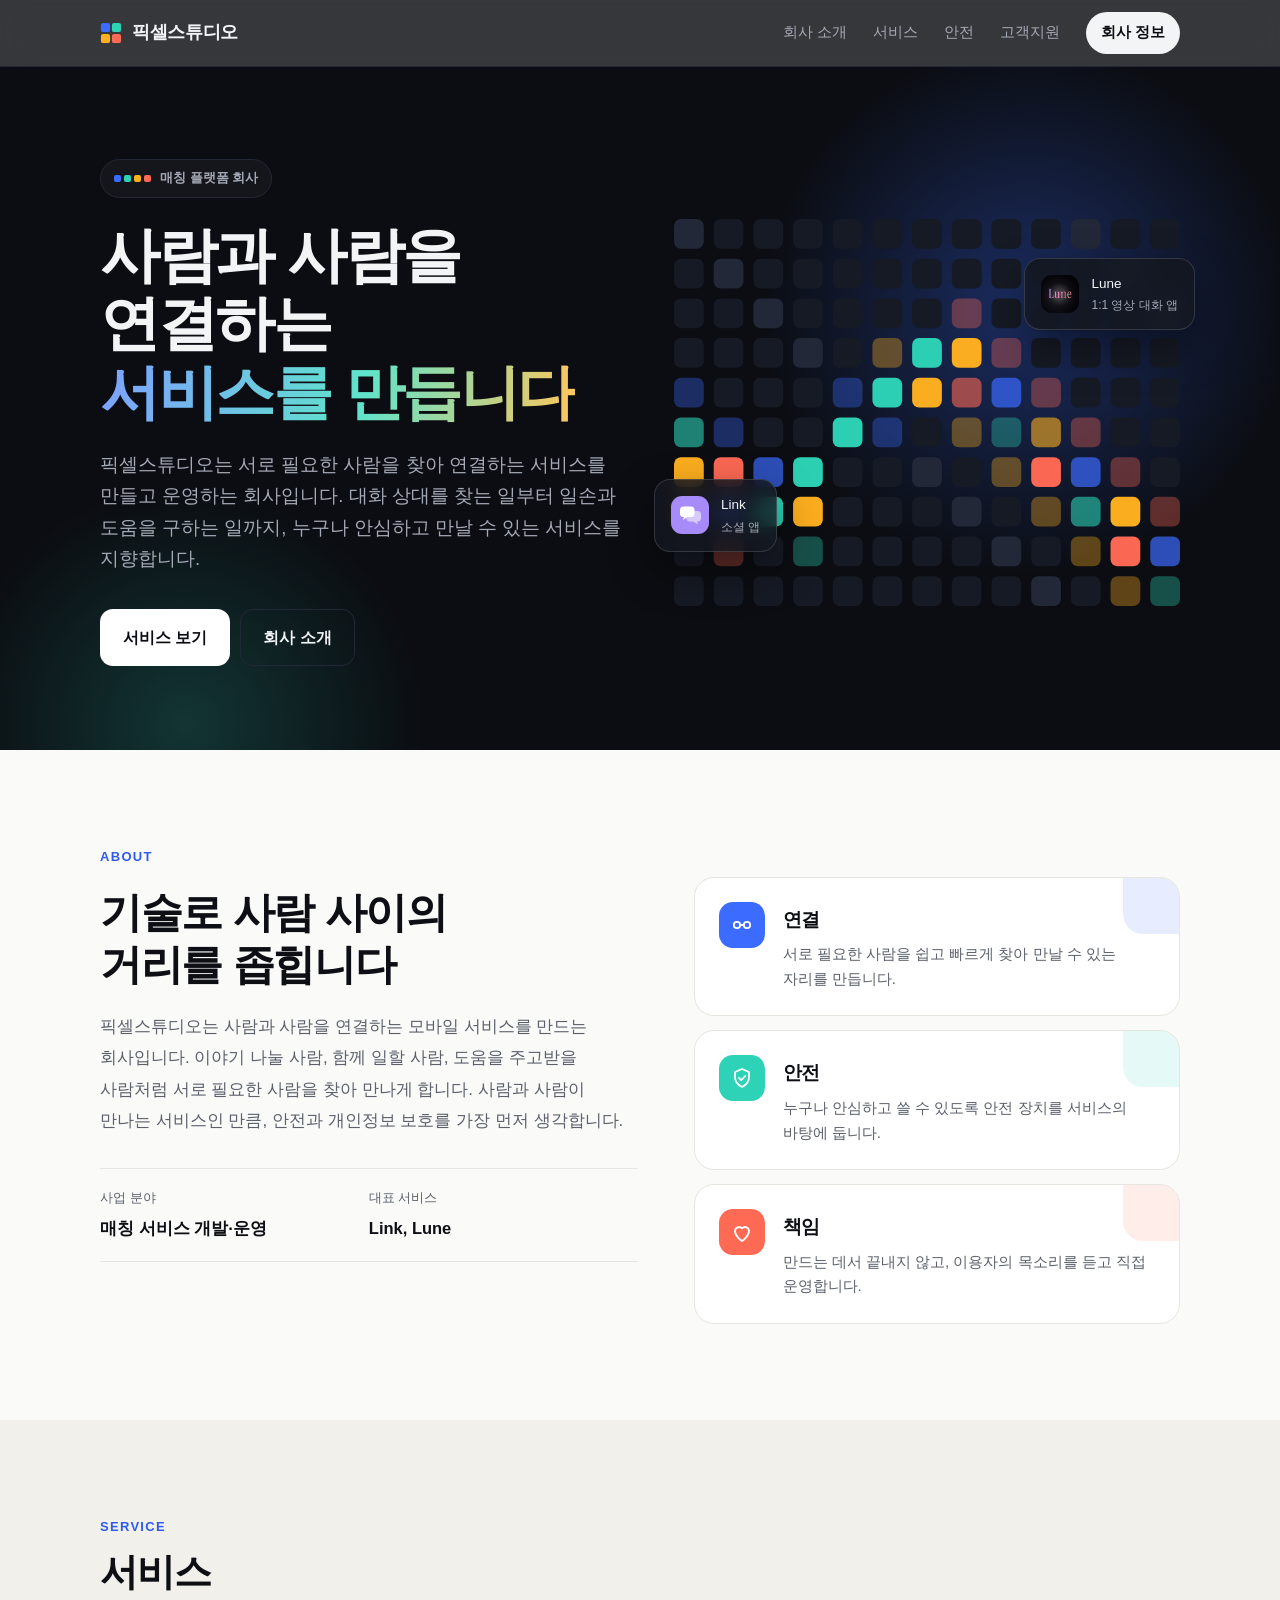
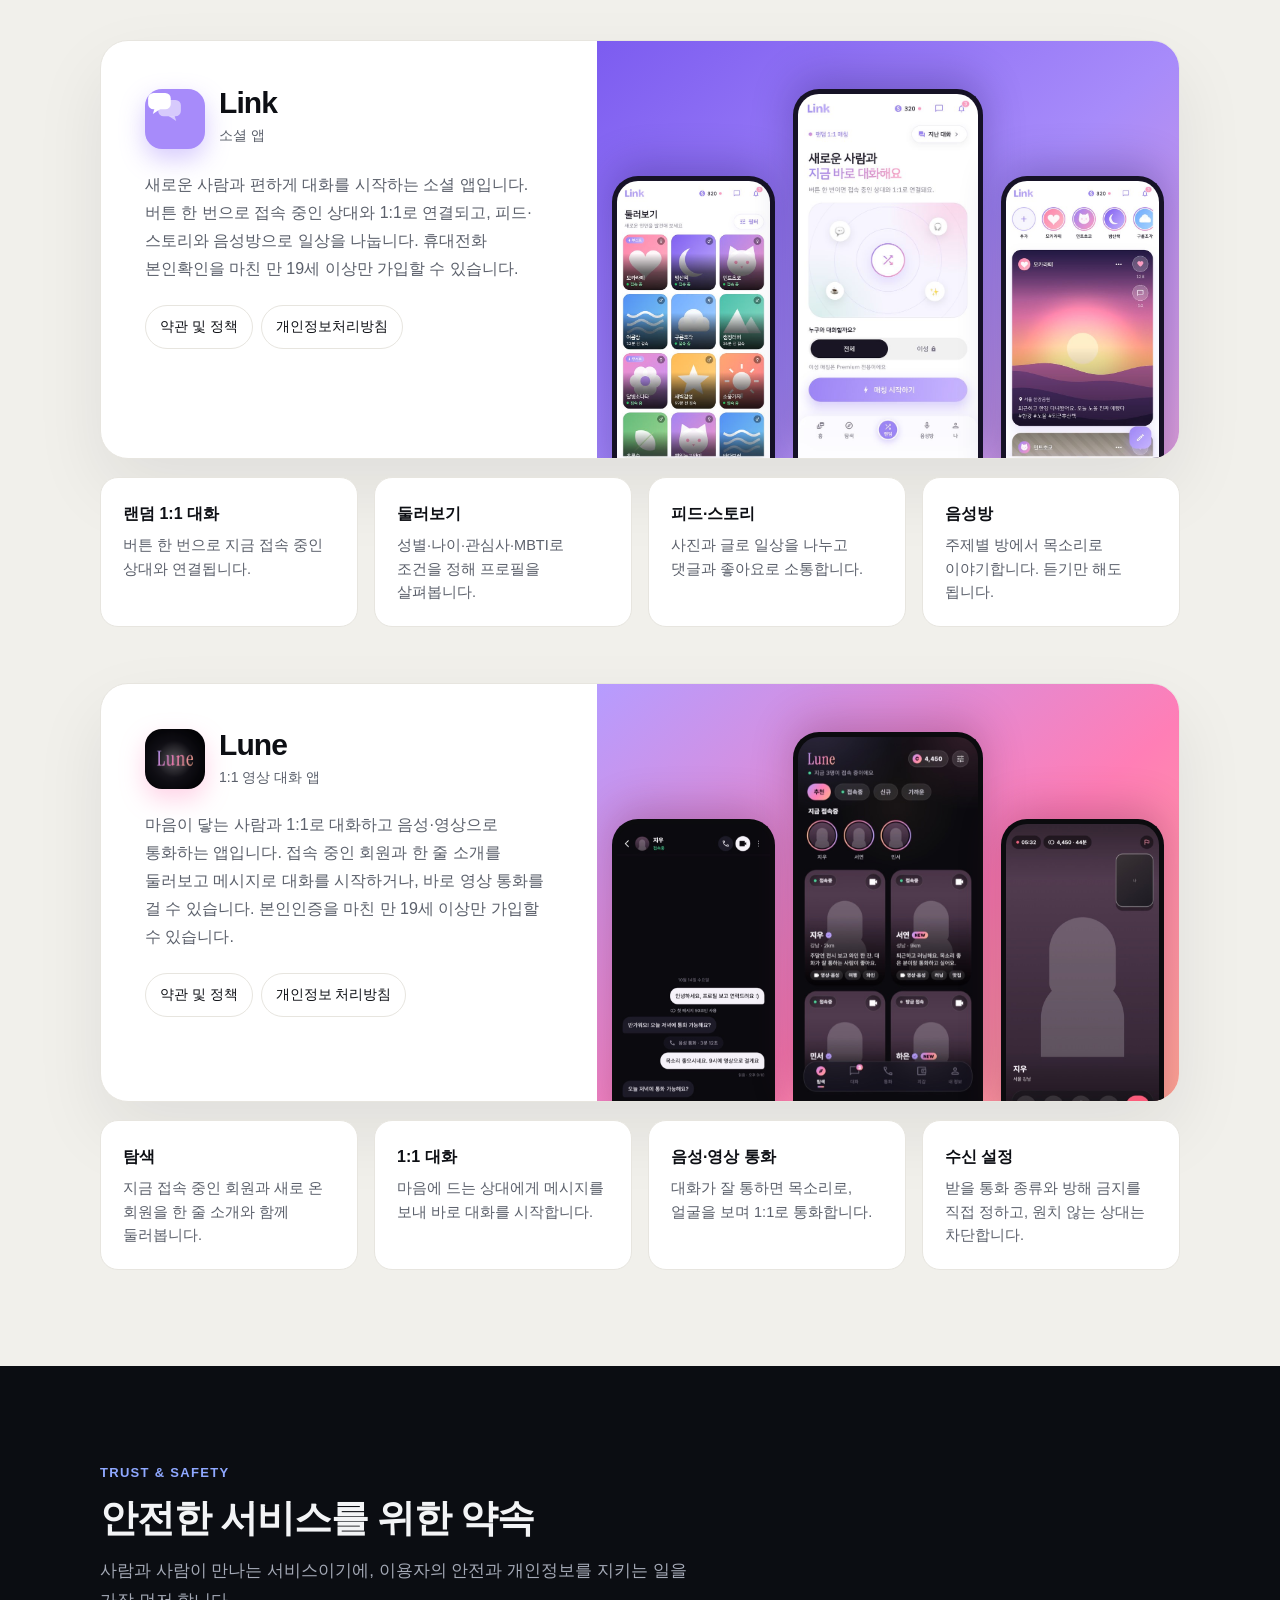
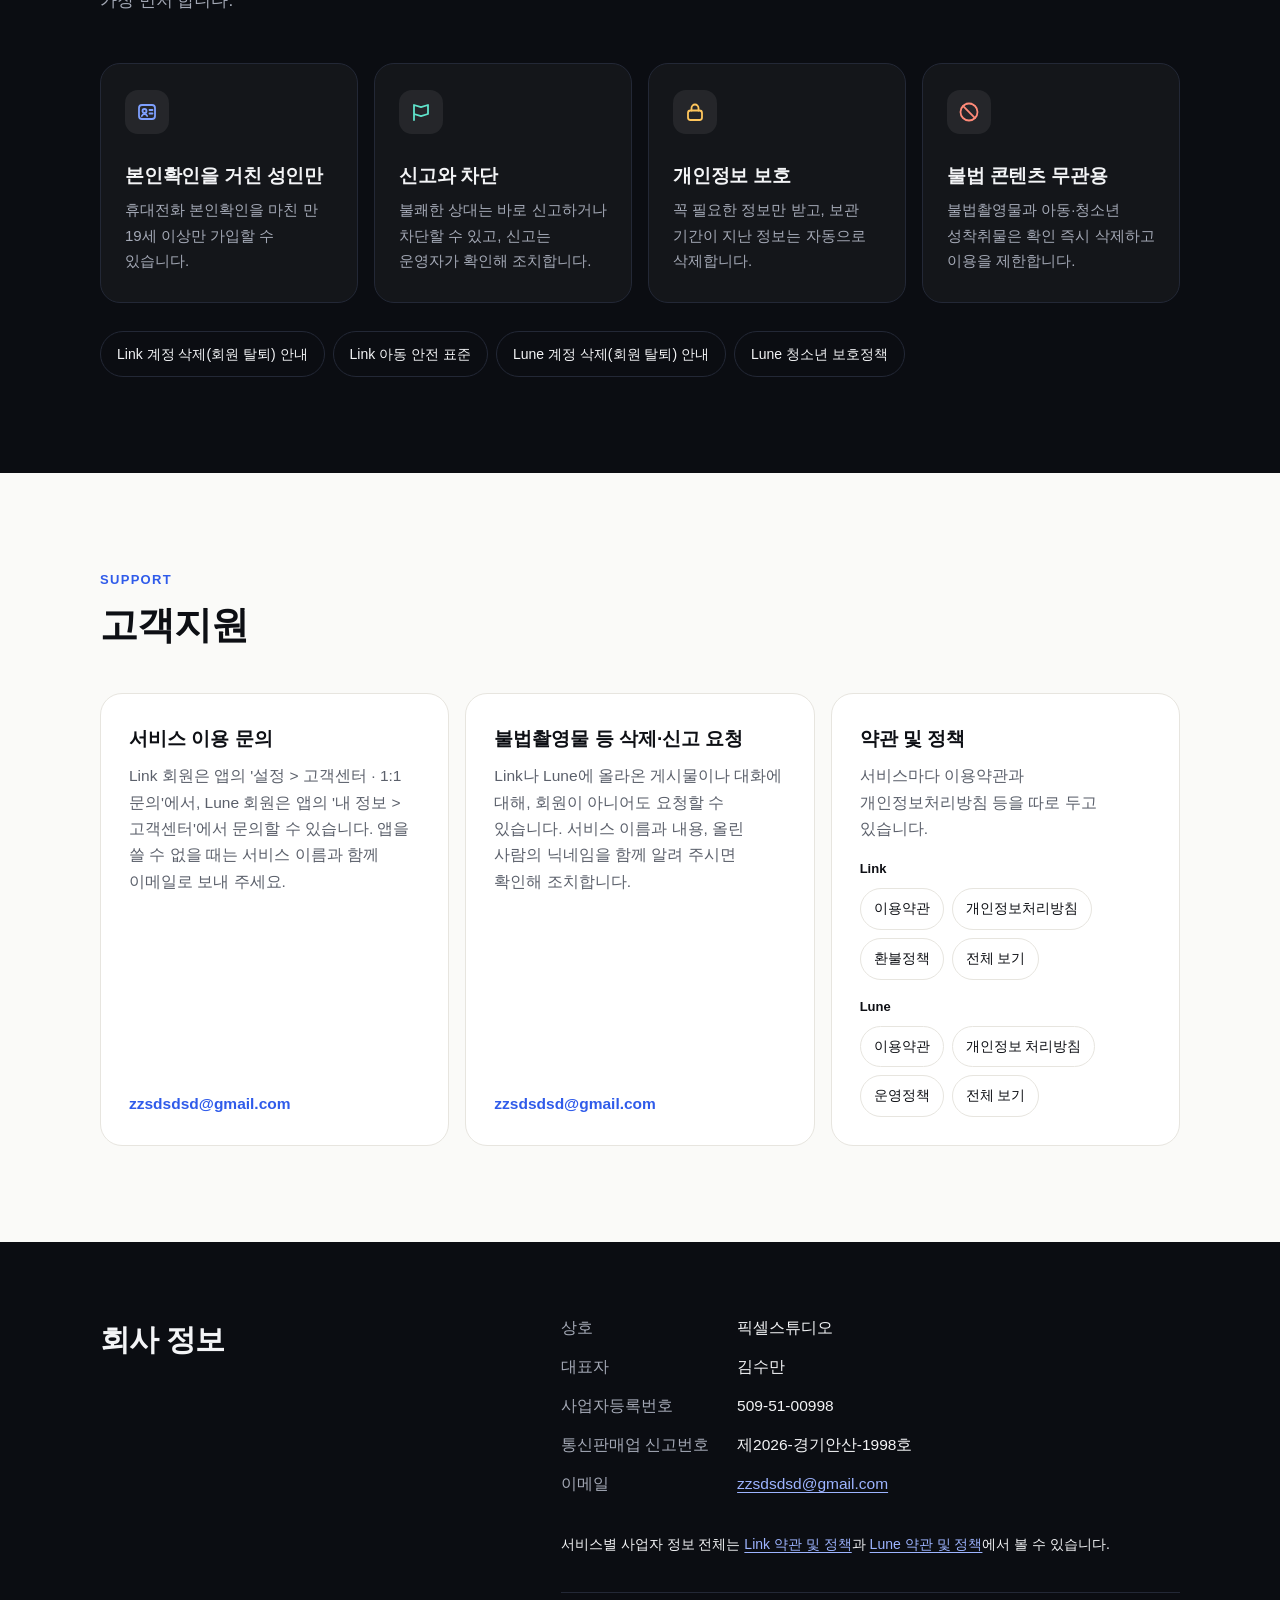
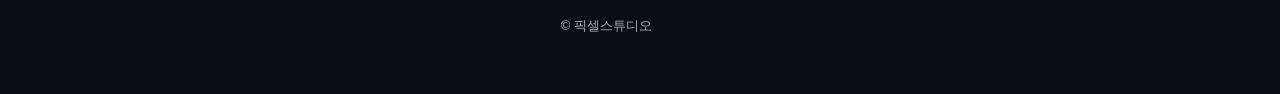
==== index.html @ 8a015349 "서비스: Lune 소개 추가 - 서비스 칸에 Lune(1:1 영상 대화 앱) 카드와 앱 화면 3장, 주요 기능을 더했다. - 첫 화면 배지, 대표 서비스, 안전 안내 링크, 고객지" ====
<!doctype html>
<html lang="ko">
  <head>
    <meta charset="utf-8" />
    <meta name="viewport" content="width=device-width, initial-scale=1" />
    <meta name="color-scheme" content="light dark" />
    <meta name="format-detection" content="telephone=no" />
    <meta
      http-equiv="Content-Security-Policy"
      content="default-src 'none'; style-src 'self'; img-src 'self'; base-uri 'none'; form-action 'none'"
    />
    <meta property="og:type" content="website" />
    <meta property="og:title" content="픽셀스튜디오 — 사람과 사람을 연결하는 서비스를 만듭니다" />
    <meta property="og:description" content="픽셀스튜디오는 서로 필요한 사람을 찾아 연결하는 모바일 서비스를 만들고 운영하는 회사입니다." />
    <meta name="description" content="픽셀스튜디오는 서로 필요한 사람을 찾아 연결하는 모바일 서비스를 만들고 운영하는 회사입니다." />
    <title>픽셀스튜디오 — 사람과 사람을 연결하는 서비스를 만듭니다</title>
    <link rel="icon" href="assets/favicon.svg" type="image/svg+xml" />
    <link rel="stylesheet" href="assets/styles.css" />
  </head>
  <body>
    <header class="top">
      <div class="wrap">
        <a class="company" href="./"
          ><svg class="cmark" viewBox="0 0 24 24" aria-hidden="true" xmlns="http://www.w3.org/2000/svg">
            <rect x="1" y="1" width="10" height="10" rx="2.4" fill="#3B6BFF" />
            <rect x="13" y="1" width="10" height="10" rx="2.4" fill="#2ED3B7" />
            <rect x="1" y="13" width="10" height="10" rx="2.4" fill="#FFB020" />
            <rect x="13" y="13" width="10" height="10" rx="2.4" fill="#FF6A55" /></svg
          ><span>픽셀스튜디오</span></a
        >
        <nav aria-label="바로가기">
          <a class="hide-s" href="#about">회사 소개</a>
          <a href="#service">서비스</a>
          <a class="hide-s" href="#safety">안전</a>
          <a class="hide-s" href="#support">고객지원</a>
          <a class="pill" href="#company">회사 정보</a>
        </nav>
      </div>
    </header>

    <div class="hero">
      <div class="wrap">
        <div>
          <p class="eyebrow">
            <i><b class="c-blue"></b><b class="c-mint"></b><b class="c-amber"></b><b class="c-coral"></b></i>매칭
            플랫폼 회사
          </p>
          <h1>사람과 사람을 연결하는<br /><em>서비스를 만듭니다</em></h1>
          <p class="lede">
            픽셀스튜디오는 서로 필요한 사람을 찾아 연결하는 서비스를 만들고 운영하는 회사입니다. 대화 상대를 찾는
            일부터 일손과 도움을 구하는 일까지, 누구나 안심하고 만날 수 있는 서비스를 지향합니다.
          </p>
          <div class="cta">
            <a class="btn" href="#service">서비스 보기</a><a class="btn ghost" href="#about">회사 소개</a>
          </div>
        </div>
        <div class="art">
          <img class="field" src="assets/pixel-field.svg" width="510" height="390" alt="" />
          <div class="float a">
            <span class="mini"
              ><svg class="lmark" viewBox="0 0 100 92" role="img" aria-label="Link" xmlns="http://www.w3.org/2000/svg">
                <g fill="rgba(255,255,255,.55)">
                  <rect x="34" y="28" width="58" height="42" rx="14" />
                  <path d="M76 69 L80 81.76 L60.6 69 Z" />
                </g>
                <g fill="#fff">
                  <rect x="8" y="10" width="58" height="42" rx="14" />
                  <path d="M24 51 L20 63.76 L39.4 51 Z" />
                </g></svg
            ></span>
            <div>Link<small>소셜 앱</small></div>
          </div>
          <div class="float b">
            <img class="mini-img" src="assets/lune-icon.png" width="38" height="38" alt="Lune" />
            <div>Lune<small>1:1 영상 대화 앱</small></div>
          </div>
        </div>
      </div>
    </div>

    <main>
      <section class="block" id="about">
        <div class="wrap">
          <p class="kicker">ABOUT</p>
          <div class="about">
            <div>
              <h2 class="title">기술로 사람 사이의<br />거리를 좁힙니다</h2>
              <p class="body">
                픽셀스튜디오는 사람과 사람을 연결하는 모바일 서비스를 만드는 회사입니다. 이야기 나눌 사람, 함께 일할
                사람, 도움을 주고받을 사람처럼 서로 필요한 사람을 찾아 만나게 합니다. 사람과 사람이 만나는 서비스인
                만큼, 안전과 개인정보 보호를 가장 먼저 생각합니다.
              </p>
              <dl class="facts">
                <div>
                  <dt>사업 분야</dt>
                  <dd>매칭 서비스 개발·운영</dd>
                </div>
                <div>
                  <dt>대표 서비스</dt>
                  <dd>Link, Lune</dd>
                </div>
              </dl>
            </div>
            <div class="values">
              <div class="value c-blue">
                <svg
                  class="ico"
                  viewBox="0 0 24 24"
                  fill="none"
                  stroke="currentColor"
                  stroke-width="1.8"
                  stroke-linecap="round"
                  stroke-linejoin="round"
                  aria-hidden="true"
                  xmlns="http://www.w3.org/2000/svg"
                >
                  <circle cx="7" cy="12" r="3.2" />
                  <circle cx="17" cy="12" r="3.2" />
                  <path d="M10.2 12h3.6" />
                </svg>
                <div>
                  <h3>연결</h3>
                  <p>서로 필요한 사람을 쉽고 빠르게 찾아 만날 수 있는 자리를 만듭니다.</p>
                </div>
              </div>
              <div class="value c-mint">
                <svg
                  class="ico"
                  viewBox="0 0 24 24"
                  fill="none"
                  stroke="currentColor"
                  stroke-width="1.8"
                  stroke-linecap="round"
                  stroke-linejoin="round"
                  aria-hidden="true"
                  xmlns="http://www.w3.org/2000/svg"
                >
                  <path d="M12 3 5 6v5.2c0 4.3 2.9 7.7 7 9.8 4.1-2.1 7-5.5 7-9.8V6l-7-3z" />
                  <path d="m9 12 2.2 2.2L15.2 10" />
                </svg>
                <div>
                  <h3>안전</h3>
                  <p>누구나 안심하고 쓸 수 있도록 안전 장치를 서비스의 바탕에 둡니다.</p>
                </div>
              </div>
              <div class="value c-coral">
                <svg
                  class="ico"
                  viewBox="0 0 24 24"
                  fill="none"
                  stroke="currentColor"
                  stroke-width="1.8"
                  stroke-linecap="round"
                  stroke-linejoin="round"
                  aria-hidden="true"
                  xmlns="http://www.w3.org/2000/svg"
                >
                  <path d="M12 21s-7-4.4-7-10a4 4 0 0 1 7-2.6A4 4 0 0 1 19 11c0 5.6-7 10-7 10z" />
                </svg>
                <div>
                  <h3>책임</h3>
                  <p>만드는 데서 끝내지 않고, 이용자의 목소리를 듣고 직접 운영합니다.</p>
                </div>
              </div>
            </div>
          </div>
        </div>
      </section>

      <section class="block band" id="service">
        <div class="wrap">
          <p class="kicker">SERVICE</p>
          <h2 class="title">서비스</h2>
          <div class="product">
            <div class="product-info">
              <div class="product-name">
                <span class="product-icon"
                  ><svg
                    class="lmark"
                    viewBox="0 0 100 92"
                    role="img"
                    aria-label="Link"
                    xmlns="http://www.w3.org/2000/svg"
                  >
                    <g fill="rgba(255,255,255,.55)">
                      <rect x="34" y="28" width="58" height="42" rx="14" />
                      <path d="M76 69 L80 81.76 L60.6 69 Z" />
                    </g>
                    <g fill="#fff">
                      <rect x="8" y="10" width="58" height="42" rx="14" />
                      <path d="M24 51 L20 63.76 L39.4 51 Z" />
                    </g></svg
                ></span>
                <div>
                  <h3>Link</h3>
                  <span>소셜 앱</span>
                </div>
              </div>
              <p>
                새로운 사람과 편하게 대화를 시작하는 소셜 앱입니다. 버튼 한 번으로 접속 중인 상대와 1:1로 연결되고,
                피드·스토리와 음성방으로 일상을 나눕니다. 휴대전화 본인확인을 마친 만 19세 이상만 가입할 수 있습니다.
              </p>
              <div class="links">
                <a href="https://api.link.pixelstudiohq.com/api/policies">약관 및 정책</a
                ><a href="https://api.link.pixelstudiohq.com/api/policies/privacy">개인정보처리방침</a>
              </div>
            </div>
            <div class="product-shots">
              <img
                class="shot side"
                src="assets/shot-discover.jpg"
                width="480"
                height="975"
                loading="lazy"
                alt="Link 앱의 둘러보기 화면"
              />
              <img
                class="shot mid"
                src="assets/shot-random.jpg"
                width="480"
                height="975"
                loading="lazy"
                alt="Link 앱의 랜덤 1:1 매칭 화면"
              />
              <img
                class="shot side"
                src="assets/shot-feed.jpg"
                width="480"
                height="975"
                loading="lazy"
                alt="Link 앱의 피드 화면"
              />
            </div>
          </div>
          <div class="feats">
            <div class="feat"><b>랜덤 1:1 대화</b><span>버튼 한 번으로 지금 접속 중인 상대와 연결됩니다.</span></div>
            <div class="feat"><b>둘러보기</b><span>성별·나이·관심사·MBTI로 조건을 정해 프로필을 살펴봅니다.</span></div>
            <div class="feat"><b>피드·스토리</b><span>사진과 글로 일상을 나누고 댓글과 좋아요로 소통합니다.</span></div>
            <div class="feat"><b>음성방</b><span>주제별 방에서 목소리로 이야기합니다. 듣기만 해도 됩니다.</span></div>
          </div>

          <div class="product lune">
            <div class="product-info">
              <div class="product-name">
                <img class="product-icon icon-img" src="assets/lune-icon.png" width="60" height="60" alt="Lune" />
                <div>
                  <h3>Lune</h3>
                  <span>1:1 영상 대화 앱</span>
                </div>
              </div>
              <p>
                마음이 닿는 사람과 1:1로 대화하고 음성·영상으로 통화하는 앱입니다. 접속 중인 회원과 한 줄 소개를
                둘러보고 메시지로 대화를 시작하거나, 바로 영상 통화를 걸 수 있습니다. 본인인증을 마친 만 19세 이상만
                가입할 수 있습니다.
              </p>
              <div class="links">
                <a href="https://api.lune.pixelstudiohq.com/legal">약관 및 정책</a
                ><a href="https://api.lune.pixelstudiohq.com/legal/privacy">개인정보 처리방침</a>
              </div>
            </div>
            <div class="product-shots">
              <img
                class="shot side"
                src="assets/lune-shot-chat.jpg"
                width="480"
                height="975"
                loading="lazy"
                alt="Lune 앱의 1:1 대화 화면"
              />
              <img
                class="shot mid"
                src="assets/lune-shot-explore.jpg"
                width="480"
                height="975"
                loading="lazy"
                alt="Lune 앱의 탐색 화면"
              />
              <img
                class="shot side"
                src="assets/lune-shot-call.jpg"
                width="480"
                height="975"
                loading="lazy"
                alt="Lune 앱의 영상 통화 화면"
              />
            </div>
          </div>
          <div class="feats">
            <div class="feat"><b>탐색</b><span>지금 접속 중인 회원과 새로 온 회원을 한 줄 소개와 함께 둘러봅니다.</span></div>
            <div class="feat"><b>1:1 대화</b><span>마음에 드는 상대에게 메시지를 보내 바로 대화를 시작합니다.</span></div>
            <div class="feat"><b>음성·영상 통화</b><span>대화가 잘 통하면 목소리로, 얼굴을 보며 1:1로 통화합니다.</span></div>
            <div class="feat"><b>수신 설정</b><span>받을 통화 종류와 방해 금지를 직접 정하고, 원치 않는 상대는 차단합니다.</span></div>
          </div>
        </div>
      </section>

      <section class="block night" id="safety">
        <div class="wrap">
          <p class="kicker">TRUST &amp; SAFETY</p>
          <h2 class="title">안전한 서비스를 위한 약속</h2>
          <p class="sub">사람과 사람이 만나는 서비스이기에, 이용자의 안전과 개인정보를 지키는 일을 가장 먼저 합니다.</p>
          <div class="safety">
            <div class="safe c-blue-l">
              <svg
                class="ico"
                viewBox="0 0 24 24"
                fill="none"
                stroke="currentColor"
                stroke-width="1.8"
                stroke-linecap="round"
                stroke-linejoin="round"
                aria-hidden="true"
                xmlns="http://www.w3.org/2000/svg"
              >
                <rect x="4" y="5" width="16" height="14" rx="3" />
                <circle cx="9.5" cy="11" r="2" />
                <path d="M6.8 16c.6-1.4 1.6-2 2.7-2s2.1.6 2.7 2M14.5 10h3M14.5 13.5h3" />
              </svg>
              <h3>본인확인을 거친 성인만</h3>
              <p>휴대전화 본인확인을 마친 만 19세 이상만 가입할 수 있습니다.</p>
            </div>
            <div class="safe c-mint-l">
              <svg
                class="ico"
                viewBox="0 0 24 24"
                fill="none"
                stroke="currentColor"
                stroke-width="1.8"
                stroke-linecap="round"
                stroke-linejoin="round"
                aria-hidden="true"
                xmlns="http://www.w3.org/2000/svg"
              >
                <path d="M5 20V5l7 2.2L19 5v9l-7 2.2L5 14" />
              </svg>
              <h3>신고와 차단</h3>
              <p>불쾌한 상대는 바로 신고하거나 차단할 수 있고, 신고는 운영자가 확인해 조치합니다.</p>
            </div>
            <div class="safe c-amber-l">
              <svg
                class="ico"
                viewBox="0 0 24 24"
                fill="none"
                stroke="currentColor"
                stroke-width="1.8"
                stroke-linecap="round"
                stroke-linejoin="round"
                aria-hidden="true"
                xmlns="http://www.w3.org/2000/svg"
              >
                <rect x="5" y="10.5" width="14" height="9.5" rx="2.5" />
                <path d="M8.5 10.5V8a3.5 3.5 0 0 1 7 0v2.5" />
              </svg>
              <h3>개인정보 보호</h3>
              <p>꼭 필요한 정보만 받고, 보관 기간이 지난 정보는 자동으로 삭제합니다.</p>
            </div>
            <div class="safe c-coral-l">
              <svg
                class="ico"
                viewBox="0 0 24 24"
                fill="none"
                stroke="currentColor"
                stroke-width="1.8"
                stroke-linecap="round"
                stroke-linejoin="round"
                aria-hidden="true"
                xmlns="http://www.w3.org/2000/svg"
              >
                <circle cx="12" cy="12" r="8.5" />
                <path d="m6.2 6.2 11.6 11.6" />
              </svg>
              <h3>불법 콘텐츠 무관용</h3>
              <p>불법촬영물과 아동·청소년 성착취물은 확인 즉시 삭제하고 이용을 제한합니다.</p>
            </div>
          </div>
          <div class="more">
            <a href="https://api.link.pixelstudiohq.com/api/policies/account-deletion">Link 계정 삭제(회원 탈퇴) 안내</a
            ><a href="https://api.link.pixelstudiohq.com/api/policies/child-safety">Link 아동 안전 표준</a
            ><a href="https://api.lune.pixelstudiohq.com/legal/account-deletion">Lune 계정 삭제(회원 탈퇴) 안내</a
            ><a href="https://api.lune.pixelstudiohq.com/legal/youth-protection">Lune 청소년 보호정책</a>
          </div>
        </div>
      </section>

      <section class="block" id="support">
        <div class="wrap">
          <p class="kicker">SUPPORT</p>
          <h2 class="title">고객지원</h2>
          <div class="support">
            <div class="panel">
              <h3>서비스 이용 문의</h3>
              <p>
                Link 회원은 앱의 '설정 &gt; 고객센터 · 1:1 문의'에서, Lune 회원은 앱의 '내 정보 &gt; 고객센터'에서
                문의할 수 있습니다. 앱을 쓸 수 없을 때는 서비스 이름과 함께 이메일로 보내 주세요.
              </p>
              <p class="act">
                <a href="mailto:zzsdsdsd@gmail.com?subject=%EC%84%9C%EB%B9%84%EC%8A%A4%20%EB%AC%B8%EC%9D%98">zzsdsdsd@gmail.com</a>
              </p>
            </div>
            <div class="panel" id="report">
              <h3>불법촬영물 등 삭제·신고 요청</h3>
              <p>
                Link나 Lune에 올라온 게시물이나 대화에 대해, 회원이 아니어도 요청할 수 있습니다. 서비스 이름과 내용,
                올린 사람의 닉네임을 함께 알려 주시면 확인해 조치합니다.
              </p>
              <p class="act">
                <a
                  href="mailto:zzsdsdsd@gmail.com?subject=%EC%82%AD%EC%A0%9C%C2%B7%EC%8B%A0%EA%B3%A0%20%EC%9A%94%EC%B2%AD"
                  >zzsdsdsd@gmail.com</a
                >
              </p>
            </div>
            <div class="panel">
              <h3>약관 및 정책</h3>
              <p>서비스마다 이용약관과 개인정보처리방침 등을 따로 두고 있습니다.</p>
              <p class="doc-label">Link</p>
              <div class="doclist">
                <a href="https://api.link.pixelstudiohq.com/api/policies/terms">이용약관</a
                ><a href="https://api.link.pixelstudiohq.com/api/policies/privacy">개인정보처리방침</a
                ><a href="https://api.link.pixelstudiohq.com/api/policies/refund">환불정책</a
                ><a href="https://api.link.pixelstudiohq.com/api/policies">전체 보기</a>
              </div>
              <p class="doc-label">Lune</p>
              <div class="doclist">
                <a href="https://api.lune.pixelstudiohq.com/legal/terms">이용약관</a
                ><a href="https://api.lune.pixelstudiohq.com/legal/privacy">개인정보 처리방침</a
                ><a href="https://api.lune.pixelstudiohq.com/legal/community-guidelines">운영정책</a
                ><a href="https://api.lune.pixelstudiohq.com/legal">전체 보기</a>
              </div>
            </div>
          </div>
        </div>
      </section>
    </main>
    <div id="company">
      <footer>
        <div class="wrap">
          <h2>회사 정보</h2>
          <dl class="biz">
            <dt>상호</dt>
            <dd>픽셀스튜디오</dd>
            <dt>대표자</dt>
            <dd>김수만</dd>
            <dt>사업자등록번호</dt>
            <dd>509-51-00998</dd>
            <dt>통신판매업 신고번호</dt>
            <dd>제2026-경기안산-1998호</dd>
            <dt>이메일</dt>
            <dd><a href="mailto:zzsdsdsd@gmail.com">zzsdsdsd@gmail.com</a></dd>
          </dl>
          <p class="verify">
            서비스별 사업자 정보 전체는 <a href="https://api.link.pixelstudiohq.com/api/policies">Link 약관 및 정책</a>과
            <a href="https://api.lune.pixelstudiohq.com/legal">Lune 약관 및 정책</a>에서 볼 수 있습니다.
          </p>
          <p class="copy">© 픽셀스튜디오</p>
        </div>
      </footer>
    </div>
  </body>
</html>
---- assets/styles.css ----
/* 픽셀스튜디오 회사 사이트 */
:root {
  --bg: #fafaf8;
  --surface: #ffffff;
  --ink: #0d0f14;
  --muted: #5b606b;
  --line: #e7e5df;
  --accent: #2f5bea;
  --soft: #f1f0eb;
  --night: #0b0d12;
  --night-2: #141821;
  --night-line: #232836;
  --night-text: #f3f4f6;
  --night-muted: #a4a9b6;
  --px-dim: #161a24;
  --px-mid: #222838;
}
@media (prefers-color-scheme: dark) {
  :root {
    --bg: #0b0d12;
    --surface: #141821;
    --ink: #f3f4f6;
    --muted: #a4a9b6;
    --line: #232836;
    --accent: #8fa8ff;
    --soft: #1a1f2b;
  }
}
.c-blue {
  --c: #3b6bff;
}
.c-mint {
  --c: #2ed3b7;
}
.c-amber {
  --c: #ffb020;
}
.c-coral {
  --c: #ff6a55;
}
.c-blue-l {
  --c: #7ea0ff;
}
.c-mint-l {
  --c: #5fe3cb;
}
.c-amber-l {
  --c: #ffc65c;
}
.c-coral-l {
  --c: #ff8a78;
}
.eyebrow i b {
  background: var(--c);
}

* {
  box-sizing: border-box;
}
html {
  -webkit-text-size-adjust: 100%;
  scroll-behavior: smooth;
}
body {
  margin: 0;
  background: var(--bg);
  color: var(--ink);
  font-family:
    -apple-system, BlinkMacSystemFont, "Apple SD Gothic Neo", "Pretendard",
    "Noto Sans KR", "Malgun Gothic", sans-serif;
  font-size: 16px;
  line-height: 1.75;
  word-break: keep-all;
  overflow-wrap: anywhere;
}
a {
  color: var(--accent);
  text-underline-offset: 3px;
}
a:focus-visible {
  outline: 2px solid var(--accent);
  outline-offset: 3px;
  border-radius: 6px;
}
.wrap {
  max-width: 720px;
  margin: 0 auto;
  padding-left: 20px;
  padding-right: 20px;
}
.top {
  background: var(--surface);
  border-bottom: 1px solid var(--line);
}
.top .wrap {
  display: flex;
  align-items: center;
  gap: 12px;
  height: 56px;
}
footer {
  border-top: 1px solid var(--line);
  background: var(--surface);
}
footer .wrap {
  padding-top: 28px;
  padding-bottom: 36px;
}
footer h2 {
  margin: 0 0 12px;
  font-size: 15px;
}
.biz {
  margin: 0;
  display: grid;
  grid-template-columns: max-content 1fr;
  gap: 6px 16px;
  font-size: 14px;
}
.biz dt {
  color: var(--muted);
}
.biz dd {
  margin: 0;
}
.verify {
  margin: 14px 0 0;
  font-size: 14px;
}
.copy {
  margin: 20px 0 0;
  font-size: 13px;
  color: var(--muted);
}

.wrap {
  max-width: 1120px;
}
.top {
  position: sticky;
  top: 0;
  z-index: 5;
  background: rgba(11, 13, 18, 0.82);
  -webkit-backdrop-filter: blur(14px);
  backdrop-filter: blur(14px);
  border-bottom: 1px solid var(--night-line);
}
.top .wrap {
  justify-content: space-between;
  height: 66px;
}
.company {
  display: flex;
  align-items: center;
  gap: 10px;
  text-decoration: none;
  color: var(--night-text);
  font-weight: 800;
  font-size: 18px;
  letter-spacing: -0.02em;
}
.cmark {
  width: 22px;
  height: 22px;
  flex: none;
}
.top nav {
  display: flex;
  align-items: center;
  gap: 26px;
  font-size: 14.5px;
}
.top nav a {
  text-decoration: none;
  color: var(--night-muted);
}
.top nav a:hover {
  color: var(--night-text);
}
.top nav a.pill {
  padding: 8px 15px;
  border-radius: 999px;
  background: var(--night-text);
  color: var(--night);
  font-weight: 700;
}
.hero {
  position: relative;
  overflow: hidden;
  background: var(--night);
  color: var(--night-text);
}
.hero::before {
  content: "";
  position: absolute;
  inset: -20% -10% auto auto;
  width: 760px;
  height: 760px;
  background: radial-gradient(
    closest-side,
    rgba(59, 107, 255, 0.34),
    transparent 70%
  );
  pointer-events: none;
}
.hero::after {
  content: "";
  position: absolute;
  left: -12%;
  bottom: -46%;
  width: 680px;
  height: 680px;
  background: radial-gradient(
    closest-side,
    rgba(46, 211, 183, 0.2),
    transparent 70%
  );
  pointer-events: none;
}
.hero > .wrap {
  position: relative;
  z-index: 1;
  display: grid;
  grid-template-columns: minmax(0, 1.02fr) minmax(0, 0.98fr);
  gap: 48px;
  align-items: center;
  padding-top: 92px;
  padding-bottom: 84px;
}
.eyebrow {
  display: inline-flex;
  align-items: center;
  gap: 9px;
  margin: 0;
  padding: 7px 13px;
  border: 1px solid var(--night-line);
  border-radius: 999px;
  background: rgba(255, 255, 255, 0.04);
  font-size: 13px;
  font-weight: 600;
  color: var(--night-muted);
}
.eyebrow i {
  display: flex;
  gap: 3px;
}
.eyebrow i b {
  width: 7px;
  height: 7px;
  border-radius: 2px;
}
.hero h1 {
  margin: 24px 0 0;
  font-size: 60px;
  line-height: 1.14;
  letter-spacing: -0.04em;
}
.hero h1 em {
  font-style: normal;
  background: linear-gradient(100deg, #7ea0ff, #5fe3cb 55%, #ffc65c);
  -webkit-background-clip: text;
  background-clip: text;
  -webkit-text-fill-color: transparent;
}
.hero p.lede {
  margin: 22px 0 0;
  font-size: 18.5px;
  line-height: 1.7;
  color: var(--night-muted);
  max-width: 30em;
}
.cta {
  display: flex;
  flex-wrap: wrap;
  gap: 10px;
  margin-top: 34px;
}
.btn {
  display: inline-flex;
  align-items: center;
  gap: 8px;
  padding: 14px 22px;
  border-radius: 13px;
  font-size: 15.5px;
  font-weight: 700;
  text-decoration: none;
  border: 1px solid transparent;
  background: #fff;
  color: #0b0d12;
}
.btn.ghost {
  background: transparent;
  color: var(--night-text);
  border-color: var(--night-line);
}
.btn.ghost:hover {
  border-color: #5a6274;
}
.art {
  position: relative;
}
.field {
  display: block;
  width: 100%;
  height: auto;
}

.float {
  position: absolute;
  display: flex;
  align-items: center;
  gap: 12px;
  padding: 13px 16px;
  border: 1px solid rgba(255, 255, 255, 0.14);
  border-radius: 16px;
  background: rgba(20, 24, 33, 0.78);
  -webkit-backdrop-filter: blur(10px);
  backdrop-filter: blur(10px);
  box-shadow: 0 18px 44px rgba(0, 0, 0, 0.4);
  font-size: 13.5px;
  color: var(--night-text);
}
.float small {
  display: block;
  color: var(--night-muted);
  font-size: 12px;
}
.float.a {
  left: -4%;
  bottom: 14%;
}
.float.b {
  right: -3%;
  top: 10%;
}
/* Lune 앱 아이콘(이미지) */
.mini-img {
  display: block;
  width: 38px;
  height: 38px;
  border-radius: 11px;
  flex: none;
}
.mini {
  display: grid;
  place-items: center;
  width: 38px;
  height: 38px;
  border-radius: 11px;
  background: #a78bfa;
  flex: none;
}
.mini .lmark {
  width: 25px;
  height: 23px;
}
section.block {
  padding: 96px 0;
}
.band {
  background: var(--soft);
}
.night {
  background: var(--night);
  color: var(--night-text);
}
.kicker {
  margin: 0;
  font-size: 13px;
  font-weight: 800;
  color: var(--accent);
  letter-spacing: 0.1em;
}
.night .kicker {
  color: #8fa8ff;
}
h2.title {
  margin: 10px 0 0;
  font-size: 38px;
  line-height: 1.24;
  letter-spacing: -0.03em;
}
.sub {
  margin: 14px 0 0;
  font-size: 17px;
  color: var(--muted);
  max-width: 36em;
}
.night .sub {
  color: var(--night-muted);
}
.headrow {
  display: flex;
  justify-content: space-between;
  align-items: flex-end;
  gap: 24px;
  flex-wrap: wrap;
}
.about {
  display: grid;
  grid-template-columns: minmax(0, 1.05fr) minmax(0, 0.95fr);
  gap: 56px;
  align-items: start;
  margin-top: 8px;
}
.about h2.title {
  font-size: 42px;
}
.about .body {
  margin: 20px 0 0;
  font-size: 17px;
  color: var(--muted);
  line-height: 1.85;
}
.facts {
  display: grid;
  grid-template-columns: repeat(2, minmax(0, 1fr));
  gap: 0;
  margin: 32px 0 0;
  border-top: 1px solid var(--line);
}
.facts div {
  padding: 18px 0;
  border-bottom: 1px solid var(--line);
}
.facts div:nth-child(odd) {
  padding-right: 20px;
}
.facts dt {
  font-size: 13px;
  color: var(--muted);
}
.facts dd {
  margin: 4px 0 0;
  font-size: 16.5px;
  font-weight: 700;
}
.values {
  display: grid;
  gap: 14px;
}
.value {
  position: relative;
  display: grid;
  grid-template-columns: auto 1fr;
  gap: 18px;
  align-items: start;
  padding: 24px;
  background: var(--surface);
  border: 1px solid var(--line);
  border-radius: 20px;
  overflow: hidden;
}
.value::after {
  content: "";
  position: absolute;
  right: -18px;
  top: -18px;
  width: 74px;
  height: 74px;
  border-radius: 20px;
  background: var(--c);
  opacity: 0.12;
}
.value .ico {
  width: 46px;
  height: 46px;
  padding: 11px;
  border-radius: 14px;
  background: var(--c);
  color: #fff;
}
.value h3 {
  margin: 2px 0 0;
  font-size: 18.5px;
  letter-spacing: -0.01em;
}
.value p {
  margin: 6px 0 0;
  color: var(--muted);
  font-size: 15px;
  line-height: 1.65;
}
.product {
  display: grid;
  grid-template-columns: minmax(0, 0.92fr) minmax(0, 1.08fr);
  margin-top: 44px;
  border: 1px solid var(--line);
  border-radius: 28px;
  overflow: hidden;
  background: var(--surface);
  box-shadow: 0 30px 70px rgba(20, 24, 40, 0.08);
}
.product-info {
  padding: 44px;
}
.product-name {
  display: flex;
  align-items: center;
  gap: 14px;
}
.product-icon {
  display: grid;
  place-items: center;
  width: 60px;
  height: 60px;
  border-radius: 17px;
  background: #a78bfa;
  flex: none;
  box-shadow: 0 10px 24px rgba(167, 139, 250, 0.45);
}
.product-icon .lmark {
  width: 39px;
  height: 36px;
}
.product-icon.icon-img {
  display: block;
  background: #0b0b0e;
  box-shadow: 0 10px 24px rgba(255, 126, 182, 0.35);
}
.product-name h3 {
  margin: 0;
  font-size: 30px;
  letter-spacing: -0.03em;
  line-height: 1.1;
}
.product-name span {
  display: block;
  margin-top: 4px;
  font-size: 14px;
  color: var(--muted);
}
.product-info > p {
  margin: 22px 0 0;
  color: var(--muted);
  font-size: 16px;
}
.links {
  display: flex;
  flex-wrap: wrap;
  gap: 8px;
  margin-top: 22px;
}
.links a {
  padding: 9px 14px;
  border: 1px solid var(--line);
  border-radius: 999px;
  font-size: 13.5px;
  text-decoration: none;
  color: var(--ink);
}
.links a:hover {
  border-color: var(--ink);
}
.product-shots {
  position: relative;
  display: flex;
  justify-content: center;
  align-items: flex-end;
  gap: 18px;
  padding: 48px 28px 0;
  background: linear-gradient(140deg, #7c5cf0 0%, #a78bfa 55%, #f0a6ce 115%);
  overflow: hidden;
}
.shot {
  display: block;
  width: 31%;
  max-width: 210px;
  height: auto;
  border: 5px solid #161226;
  border-bottom: 0;
  border-radius: 26px 26px 0 0;
  background: #161226;
  box-shadow: 0 -10px 40px rgba(30, 16, 90, 0.3);
}
.shot.mid {
  width: 36%;
  max-width: 240px;
  margin-bottom: 0;
}
.shot.side {
  margin-bottom: -34px;
}
/* Lune: 앱의 달빛 그라데이션(보라 → 분홍 → 살구)과 어두운 화면 테두리 */
.product.lune {
  margin-top: 56px;
}
.product.lune .product-shots {
  background: linear-gradient(140deg, #b69cff 0%, #ff7eb6 58%, #ffb38a 112%);
}
.product.lune .shot {
  border-color: #0b0b0e;
  background: #0b0b0e;
  box-shadow: 0 -10px 40px rgba(90, 20, 60, 0.28);
}
.feats {
  display: grid;
  grid-template-columns: repeat(4, minmax(0, 1fr));
  gap: 16px;
  margin-top: 18px;
}
.feat {
  padding: 22px;
  border: 1px solid var(--line);
  border-radius: 18px;
  background: var(--surface);
}
.feat b {
  display: block;
  font-size: 16px;
}
.feat span {
  display: block;
  margin-top: 6px;
  color: var(--muted);
  font-size: 14.5px;
  line-height: 1.6;
}
.safety {
  display: grid;
  grid-template-columns: repeat(4, minmax(0, 1fr));
  gap: 16px;
  margin-top: 48px;
}
.safe {
  padding: 26px 24px 28px;
  border: 1px solid var(--night-line);
  border-radius: 20px;
  background: rgba(255, 255, 255, 0.035);
}
.safe .ico {
  width: 44px;
  height: 44px;
  padding: 10px;
  border-radius: 13px;
  background: rgba(255, 255, 255, 0.07);
  color: var(--c);
}
.safe h3 {
  margin: 20px 0 0;
  font-size: 18.5px;
  letter-spacing: -0.01em;
  line-height: 1.4;
}
.safe p {
  margin: 8px 0 0;
  color: var(--night-muted);
  font-size: 15px;
  line-height: 1.7;
}
.more {
  display: flex;
  flex-wrap: wrap;
  gap: 8px;
  margin-top: 28px;
}
.more a {
  padding: 10px 16px;
  border: 1px solid var(--night-line);
  border-radius: 999px;
  font-size: 14px;
  text-decoration: none;
  color: var(--night-text);
}
.more a:hover {
  border-color: #5a6274;
}
.support {
  display: grid;
  grid-template-columns: repeat(3, minmax(0, 1fr));
  gap: 16px;
  margin-top: 44px;
}
.panel {
  display: flex;
  flex-direction: column;
  padding: 28px;
  border: 1px solid var(--line);
  border-radius: 22px;
  background: var(--surface);
}
.panel h3 {
  margin: 0 0 8px;
  font-size: 19px;
}
.panel p {
  margin: 0;
  color: var(--muted);
  font-size: 15.5px;
  line-height: 1.7;
}
.panel p + p {
  margin-top: 10px;
}
.panel .act {
  margin-top: auto;
  padding-top: 18px;
  font-weight: 700;
  font-size: 15.5px;
}
.panel .act a {
  text-decoration: none;
}
.panel .act a:hover {
  text-decoration: underline;
}
.panel .doclist {
  display: flex;
  flex-wrap: wrap;
  gap: 8px;
  margin-top: auto;
  padding-top: 18px;
}
.panel .doclist a {
  padding: 8px 13px;
  border: 1px solid var(--line);
  border-radius: 999px;
  font-size: 13.5px;
  text-decoration: none;
  color: var(--ink);
}
.panel .doclist a:hover {
  border-color: var(--ink);
}
/* 서비스별 문서 묶음 이름 */
.panel .doc-label {
  margin-top: 16px;
  font-size: 13px;
  font-weight: 700;
  color: var(--ink);
}
.panel .doc-label + .doclist {
  margin-top: 0;
  padding-top: 8px;
}
footer {
  background: var(--night);
  color: var(--night-text);
  border-top: 0;
}
footer .wrap {
  display: grid;
  grid-template-columns: minmax(0, 0.8fr) minmax(0, 1.2fr);
  gap: 10px 48px;
  padding-top: 72px;
  padding-bottom: 56px;
}
footer h2 {
  margin: 0;
  font-size: 30px;
  letter-spacing: -0.03em;
  grid-row: span 3;
}
footer .biz {
  font-size: 15.5px;
  gap: 12px 28px;
  padding-bottom: 6px;
}
footer .biz dt {
  color: var(--night-muted);
}
footer a {
  color: #9db4ff;
}
footer .verify {
  margin-top: 18px;
}
footer .copy {
  margin-top: 26px;
  padding-top: 22px;
  border-top: 1px solid var(--night-line);
  color: var(--night-muted);
}
@media (prefers-reduced-motion: reduce) {
}
@media (max-width: 980px) {
  .hero > .wrap {
    grid-template-columns: 1fr;
    padding-top: 60px;
    padding-bottom: 56px;
    gap: 36px;
  }
  .hero h1 {
    font-size: 40px;
  }
  .hero p.lede {
    font-size: 16.5px;
  }
  .float.a {
    left: 2%;
  }
  .float.b {
    right: 2%;
  }
  .about,
  .product {
    grid-template-columns: 1fr;
  }
  .about {
    gap: 36px;
  }
  .about h2.title {
    font-size: 31px;
  }
  .feats,
  .safety {
    grid-template-columns: repeat(2, minmax(0, 1fr));
  }
  .support {
    grid-template-columns: 1fr;
  }
  .product-info {
    padding: 28px;
  }
  footer .wrap {
    grid-template-columns: 1fr;
    padding-top: 52px;
  }
  footer h2 {
    grid-row: auto;
    margin-bottom: 18px;
    font-size: 25px;
  }
  section.block {
    padding: 64px 0;
  }
  h2.title {
    font-size: 29px;
  }
  .top nav a.hide-s {
    display: none;
  }
}
@media (max-width: 560px) {
  .feats,
  .safety,
  .facts {
    grid-template-columns: 1fr;
  }
  .facts div:nth-child(odd) {
    padding-right: 0;
  }
  .hero h1 {
    font-size: 33px;
  }
  .float {
    font-size: 12.5px;
    padding: 10px 12px;
  }
  .shot.side {
    display: none;
  }
  .shot.mid {
    width: 62%;
  }
  footer .biz {
    grid-template-columns: 1fr;
    gap: 0;
  }
  footer .biz dd {
    margin-bottom: 12px;
  }
}
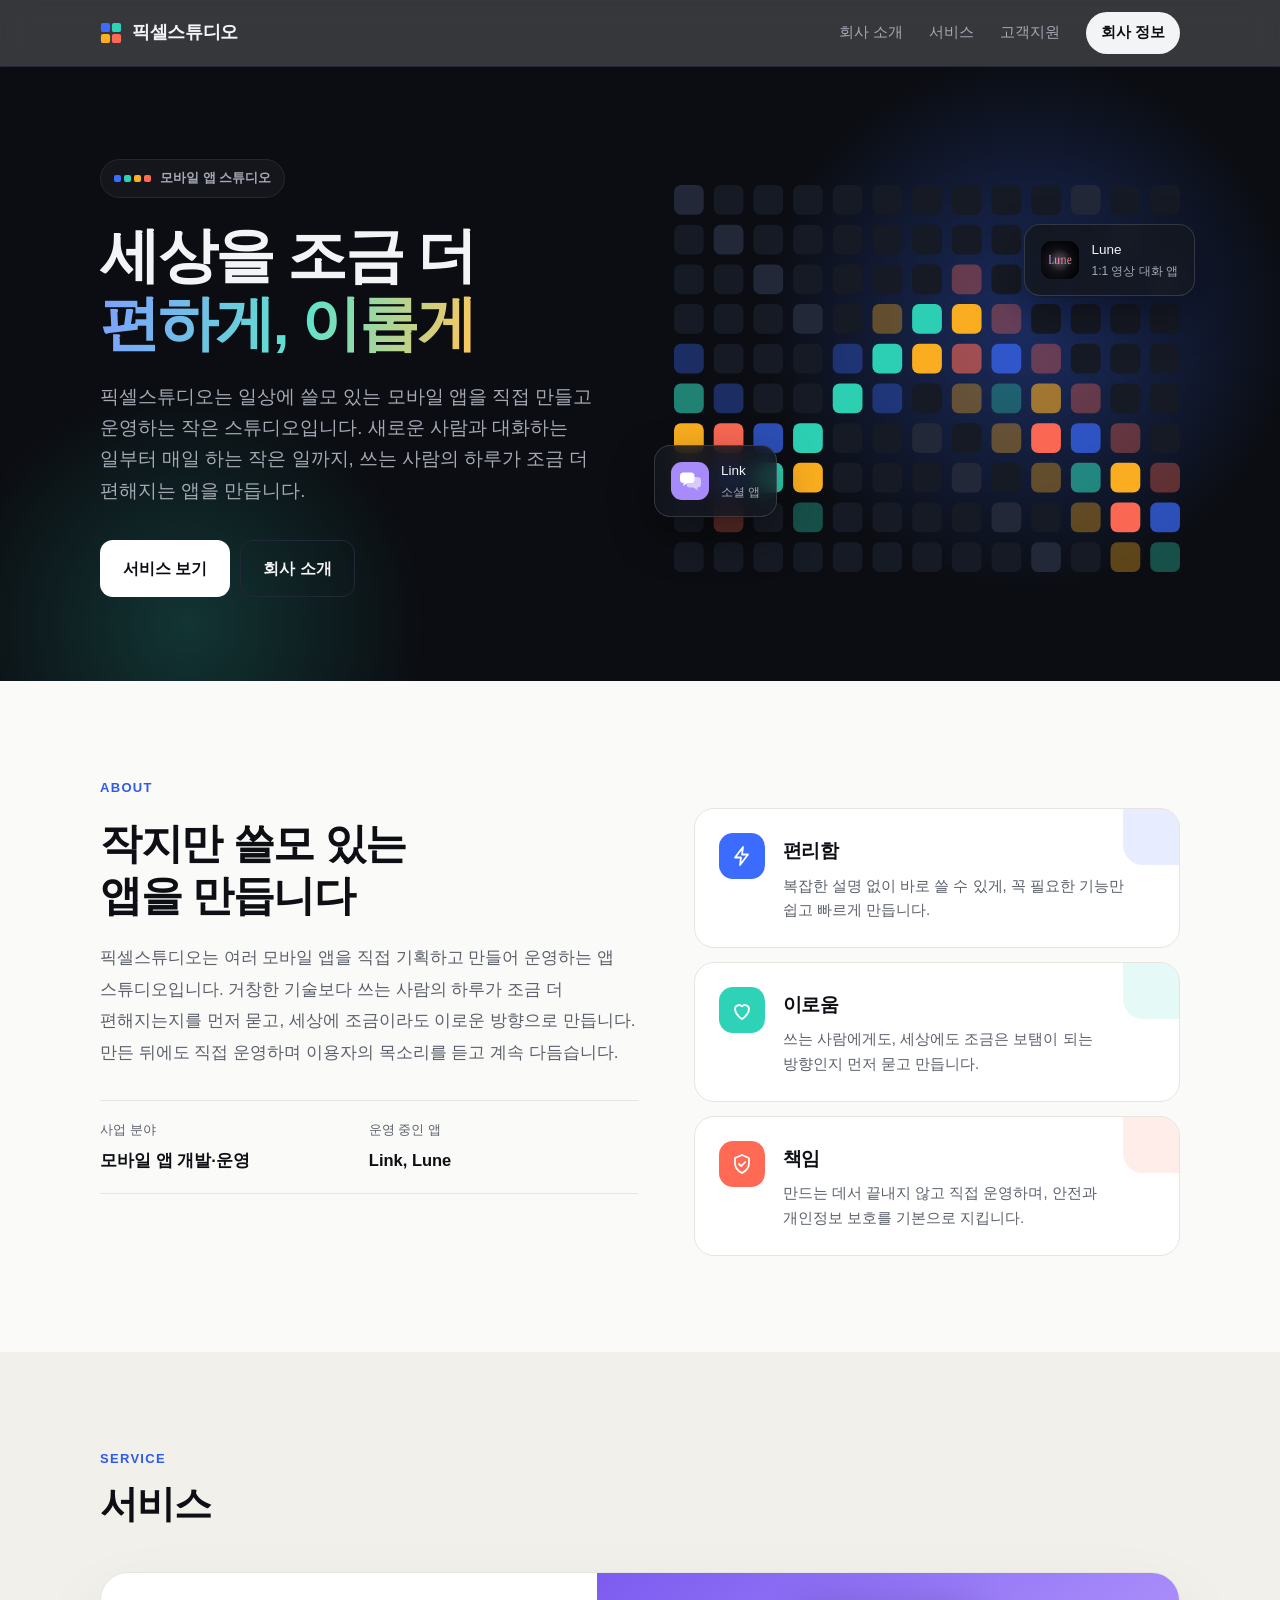
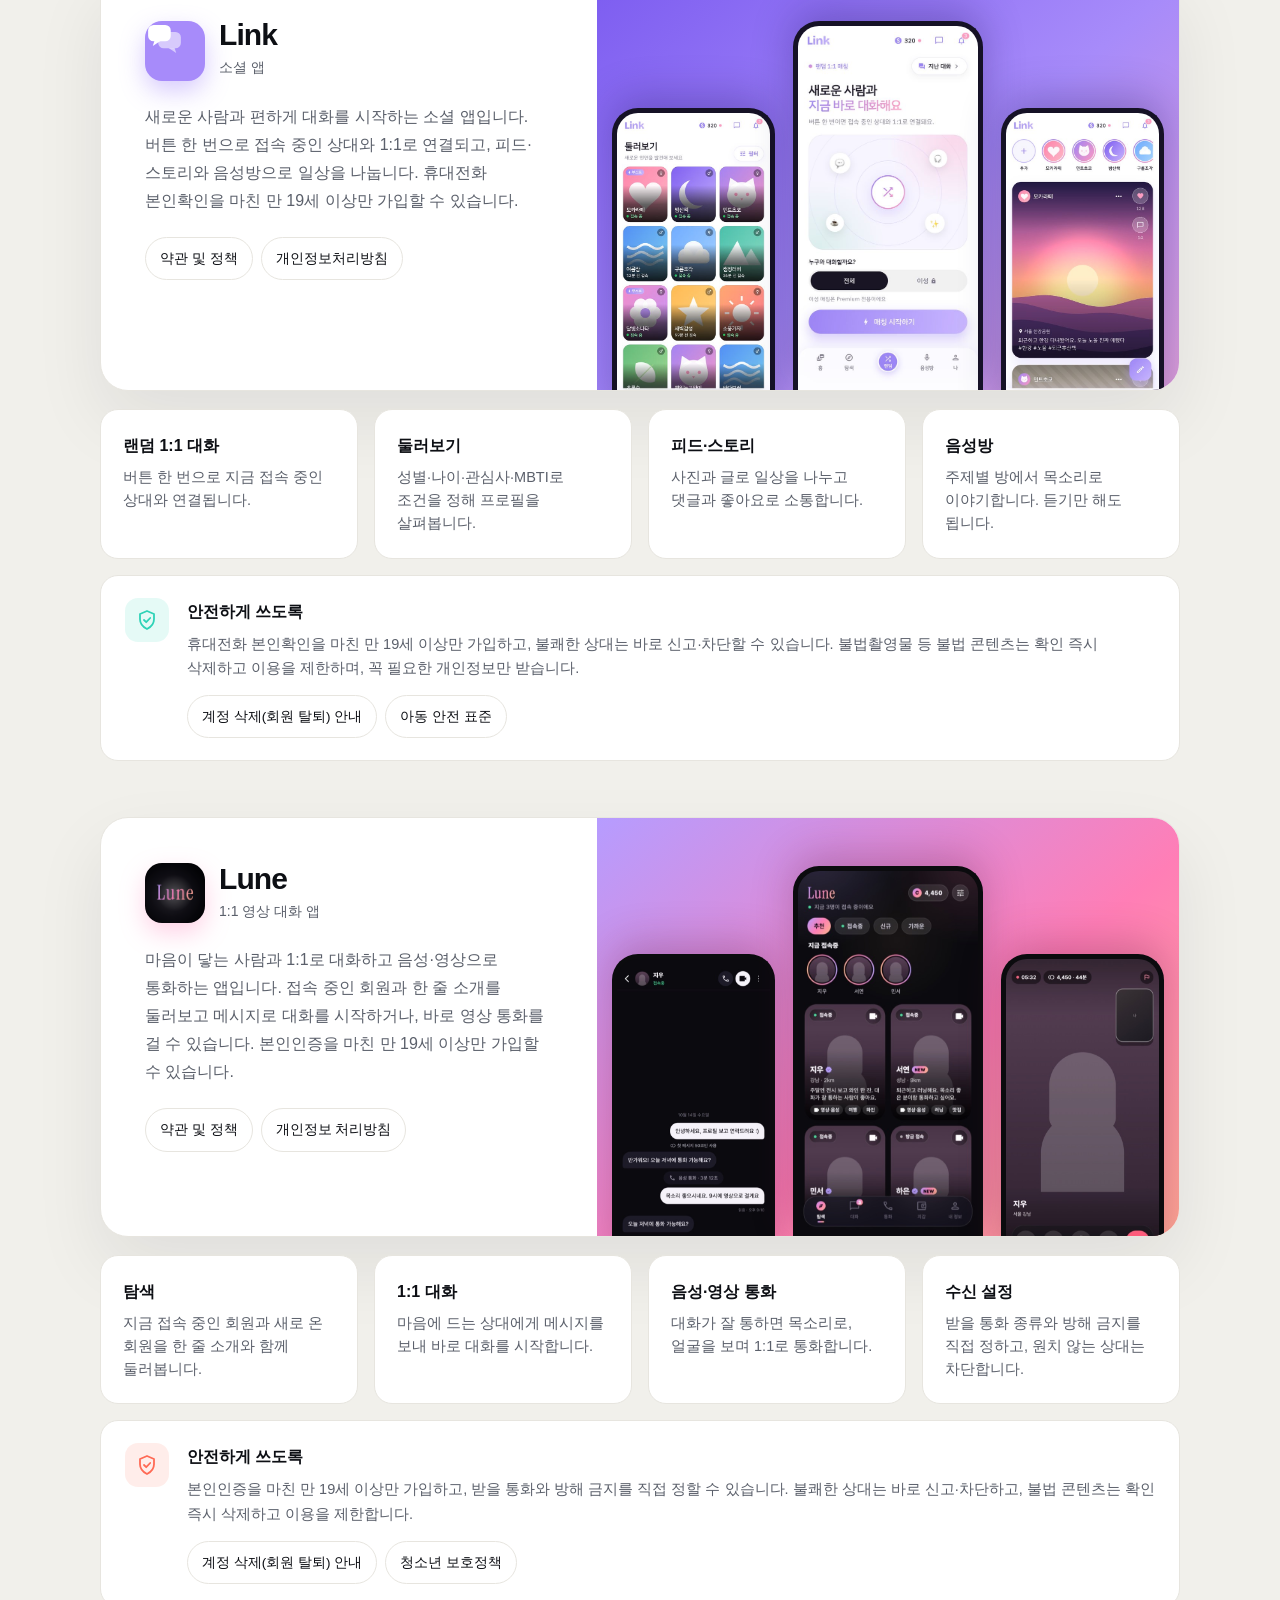
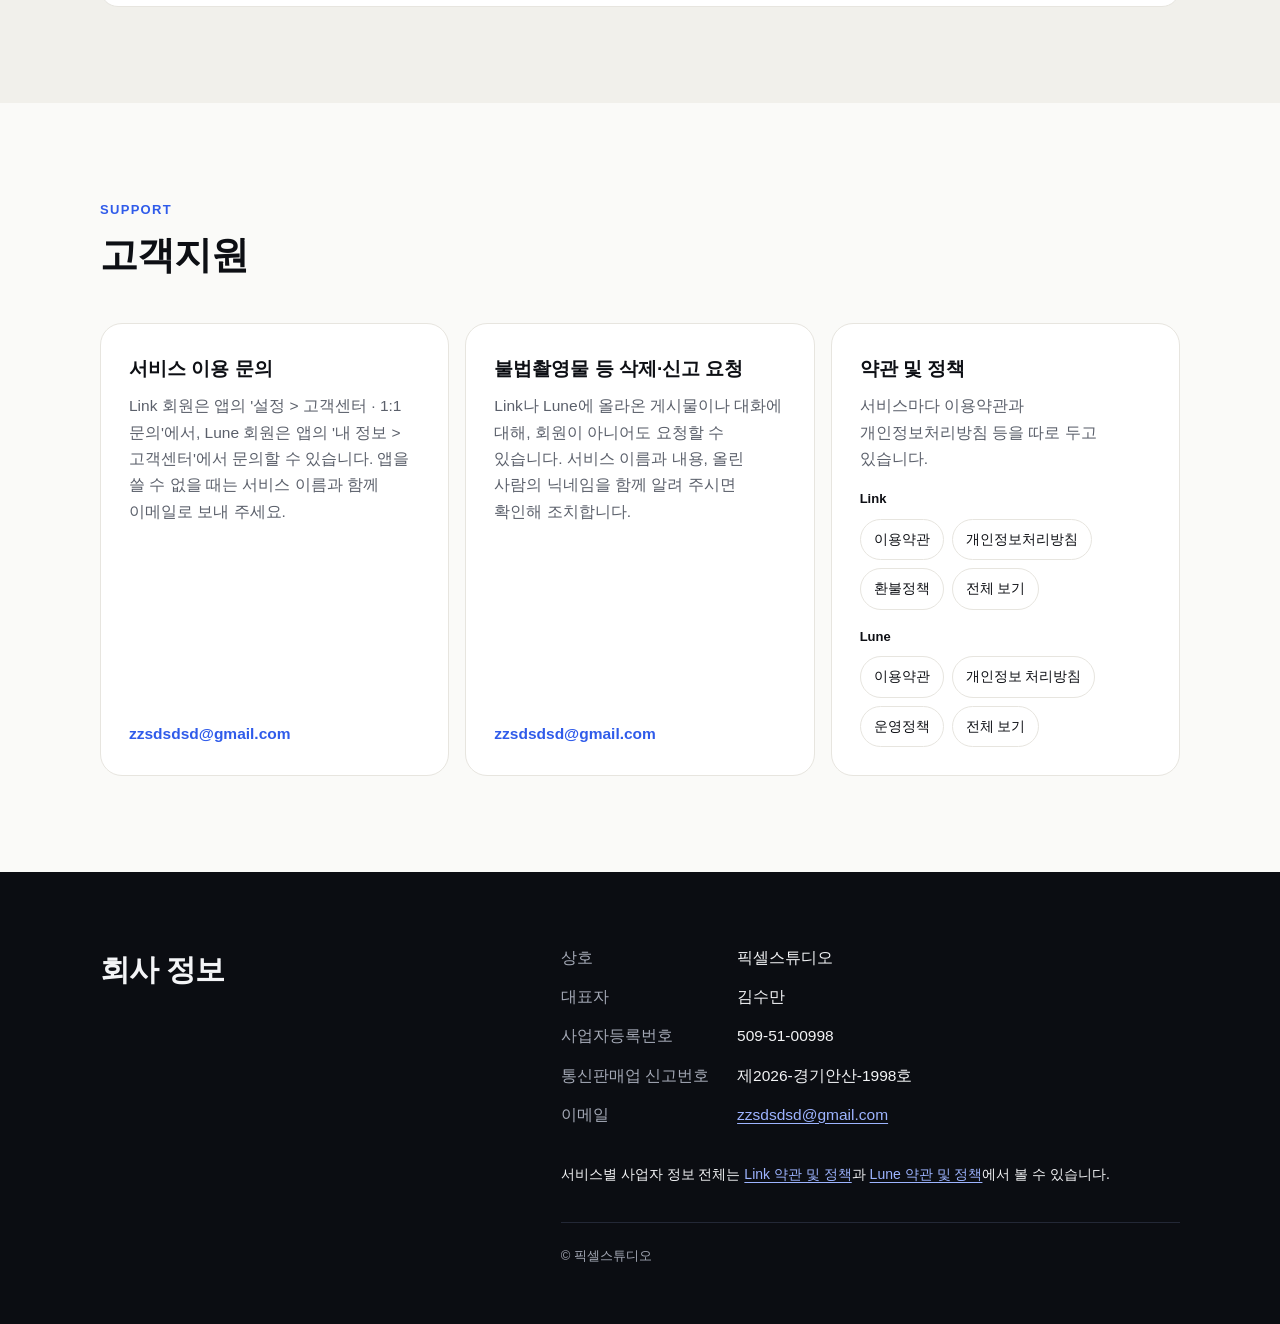
==== commit 880384bb: "회사 소개 컨셉 변경: 매칭 플랫폼 → 모바일 앱 스튜디오 - 슬로건 "세상을 조금 더 편하게, 이롭게"를 첫 화면 제목·title·og/meta에 반영 - 아이브로 '매칭 플랫폼" ====
--- a/index.html
+++ b/index.html
@@ -10,10 +10,10 @@
       content="default-src 'none'; style-src 'self'; img-src 'self'; base-uri 'none'; form-action 'none'"
     />
     <meta property="og:type" content="website" />
-    <meta property="og:title" content="픽셀스튜디오 — 사람과 사람을 연결하는 서비스를 만듭니다" />
-    <meta property="og:description" content="픽셀스튜디오는 서로 필요한 사람을 찾아 연결하는 모바일 서비스를 만들고 운영하는 회사입니다." />
-    <meta name="description" content="픽셀스튜디오는 서로 필요한 사람을 찾아 연결하는 모바일 서비스를 만들고 운영하는 회사입니다." />
-    <title>픽셀스튜디오 — 사람과 사람을 연결하는 서비스를 만듭니다</title>
+    <meta property="og:title" content="픽셀스튜디오 — 세상을 조금 더 편하게, 이롭게" />
+    <meta property="og:description" content="픽셀스튜디오는 일상에 쓸모 있는 모바일 앱을 직접 만들고 운영하는 앱 스튜디오입니다." />
+    <meta name="description" content="픽셀스튜디오는 일상에 쓸모 있는 모바일 앱을 직접 만들고 운영하는 앱 스튜디오입니다." />
+    <title>픽셀스튜디오 — 세상을 조금 더 편하게, 이롭게</title>
     <link rel="icon" href="assets/favicon.svg" type="image/svg+xml" />
     <link rel="stylesheet" href="assets/styles.css" />
   </head>
@@ -31,7 +31,6 @@
         <nav aria-label="바로가기">
           <a class="hide-s" href="#about">회사 소개</a>
           <a href="#service">서비스</a>
-          <a class="hide-s" href="#safety">안전</a>
           <a class="hide-s" href="#support">고객지원</a>
           <a class="pill" href="#company">회사 정보</a>
         </nav>
@@ -42,13 +41,13 @@
       <div class="wrap">
         <div>
           <p class="eyebrow">
-            <i><b class="c-blue"></b><b class="c-mint"></b><b class="c-amber"></b><b class="c-coral"></b></i>매칭
-            플랫폼 회사
+            <i><b class="c-blue"></b><b class="c-mint"></b><b class="c-amber"></b><b class="c-coral"></b></i>모바일
+            앱 스튜디오
           </p>
-          <h1>사람과 사람을 연결하는<br /><em>서비스를 만듭니다</em></h1>
+          <h1>세상을 조금 더<br /><em>편하게, 이롭게</em></h1>
           <p class="lede">
-            픽셀스튜디오는 서로 필요한 사람을 찾아 연결하는 서비스를 만들고 운영하는 회사입니다. 대화 상대를 찾는
-            일부터 일손과 도움을 구하는 일까지, 누구나 안심하고 만날 수 있는 서비스를 지향합니다.
+            픽셀스튜디오는 일상에 쓸모 있는 모바일 앱을 직접 만들고 운영하는 작은 스튜디오입니다. 새로운 사람과
+            대화하는 일부터 매일 하는 작은 일까지, 쓰는 사람의 하루가 조금 더 편해지는 앱을 만듭니다.
           </p>
           <div class="cta">
             <a class="btn" href="#service">서비스 보기</a><a class="btn ghost" href="#about">회사 소개</a>
@@ -84,19 +83,19 @@
           <p class="kicker">ABOUT</p>
           <div class="about">
             <div>
-              <h2 class="title">기술로 사람 사이의<br />거리를 좁힙니다</h2>
+              <h2 class="title">작지만 쓸모 있는<br />앱을 만듭니다</h2>
               <p class="body">
-                픽셀스튜디오는 사람과 사람을 연결하는 모바일 서비스를 만드는 회사입니다. 이야기 나눌 사람, 함께 일할
-                사람, 도움을 주고받을 사람처럼 서로 필요한 사람을 찾아 만나게 합니다. 사람과 사람이 만나는 서비스인
-                만큼, 안전과 개인정보 보호를 가장 먼저 생각합니다.
+                픽셀스튜디오는 여러 모바일 앱을 직접 기획하고 만들어 운영하는 앱 스튜디오입니다. 거창한 기술보다
+                쓰는 사람의 하루가 조금 더 편해지는지를 먼저 묻고, 세상에 조금이라도 이로운 방향으로 만듭니다. 만든
+                뒤에도 직접 운영하며 이용자의 목소리를 듣고 계속 다듬습니다.
               </p>
               <dl class="facts">
                 <div>
                   <dt>사업 분야</dt>
-                  <dd>매칭 서비스 개발·운영</dd>
-                </div>
-                <div>
-                  <dt>대표 서비스</dt>
+                  <dd>모바일 앱 개발·운영</dd>
+                </div>
+                <div>
+                  <dt>운영 중인 앱</dt>
                   <dd>Link, Lune</dd>
                 </div>
               </dl>
@@ -114,16 +113,33 @@
                   aria-hidden="true"
                   xmlns="http://www.w3.org/2000/svg"
                 >
-                  <circle cx="7" cy="12" r="3.2" />
-                  <circle cx="17" cy="12" r="3.2" />
-                  <path d="M10.2 12h3.6" />
+                  <path d="M13 3 5 13.5h6L10 21l8-10.5h-6L13 3z" />
                 </svg>
                 <div>
-                  <h3>연결</h3>
-                  <p>서로 필요한 사람을 쉽고 빠르게 찾아 만날 수 있는 자리를 만듭니다.</p>
+                  <h3>편리함</h3>
+                  <p>복잡한 설명 없이 바로 쓸 수 있게, 꼭 필요한 기능만 쉽고 빠르게 만듭니다.</p>
                 </div>
               </div>
               <div class="value c-mint">
+                <svg
+                  class="ico"
+                  viewBox="0 0 24 24"
+                  fill="none"
+                  stroke="currentColor"
+                  stroke-width="1.8"
+                  stroke-linecap="round"
+                  stroke-linejoin="round"
+                  aria-hidden="true"
+                  xmlns="http://www.w3.org/2000/svg"
+                >
+                  <path d="M12 21s-7-4.4-7-10a4 4 0 0 1 7-2.6A4 4 0 0 1 19 11c0 5.6-7 10-7 10z" />
+                </svg>
+                <div>
+                  <h3>이로움</h3>
+                  <p>쓰는 사람에게도, 세상에도 조금은 보탬이 되는 방향인지 먼저 묻고 만듭니다.</p>
+                </div>
+              </div>
+              <div class="value c-coral">
                 <svg
                   class="ico"
                   viewBox="0 0 24 24"
@@ -139,27 +155,8 @@
                   <path d="m9 12 2.2 2.2L15.2 10" />
                 </svg>
                 <div>
-                  <h3>안전</h3>
-                  <p>누구나 안심하고 쓸 수 있도록 안전 장치를 서비스의 바탕에 둡니다.</p>
-                </div>
-              </div>
-              <div class="value c-coral">
-                <svg
-                  class="ico"
-                  viewBox="0 0 24 24"
-                  fill="none"
-                  stroke="currentColor"
-                  stroke-width="1.8"
-                  stroke-linecap="round"
-                  stroke-linejoin="round"
-                  aria-hidden="true"
-                  xmlns="http://www.w3.org/2000/svg"
-                >
-                  <path d="M12 21s-7-4.4-7-10a4 4 0 0 1 7-2.6A4 4 0 0 1 19 11c0 5.6-7 10-7 10z" />
-                </svg>
-                <div>
                   <h3>책임</h3>
-                  <p>만드는 데서 끝내지 않고, 이용자의 목소리를 듣고 직접 운영합니다.</p>
+                  <p>만드는 데서 끝내지 않고 직접 운영하며, 안전과 개인정보 보호를 기본으로 지킵니다.</p>
                 </div>
               </div>
             </div>
@@ -238,6 +235,34 @@
             <div class="feat"><b>피드·스토리</b><span>사진과 글로 일상을 나누고 댓글과 좋아요로 소통합니다.</span></div>
             <div class="feat"><b>음성방</b><span>주제별 방에서 목소리로 이야기합니다. 듣기만 해도 됩니다.</span></div>
           </div>
+          <!-- 사람이 만나는 앱이라 안전 기준을 서비스 바로 아래에 짧게 둔다 -->
+          <aside class="safe-note c-mint">
+            <svg
+              class="ico"
+              viewBox="0 0 24 24"
+              fill="none"
+              stroke="currentColor"
+              stroke-width="1.8"
+              stroke-linecap="round"
+              stroke-linejoin="round"
+              aria-hidden="true"
+              xmlns="http://www.w3.org/2000/svg"
+            >
+              <path d="M12 3 5 6v5.2c0 4.3 2.9 7.7 7 9.8 4.1-2.1 7-5.5 7-9.8V6l-7-3z" />
+              <path d="m9 12 2.2 2.2L15.2 10" />
+            </svg>
+            <div>
+              <b>안전하게 쓰도록</b>
+              <p>
+                휴대전화 본인확인을 마친 만 19세 이상만 가입하고, 불쾌한 상대는 바로 신고·차단할 수 있습니다. 불법촬영물
+                등 불법 콘텐츠는 확인 즉시 삭제하고 이용을 제한하며, 꼭 필요한 개인정보만 받습니다.
+              </p>
+              <div class="links">
+                <a href="https://api.link.pixelstudiohq.com/api/policies/account-deletion">계정 삭제(회원 탈퇴) 안내</a
+                ><a href="https://api.link.pixelstudiohq.com/api/policies/child-safety">아동 안전 표준</a>
+              </div>
+            </div>
+          </aside>
 
           <div class="product lune">
             <div class="product-info">
@@ -291,94 +316,33 @@
             <div class="feat"><b>음성·영상 통화</b><span>대화가 잘 통하면 목소리로, 얼굴을 보며 1:1로 통화합니다.</span></div>
             <div class="feat"><b>수신 설정</b><span>받을 통화 종류와 방해 금지를 직접 정하고, 원치 않는 상대는 차단합니다.</span></div>
           </div>
-        </div>
-      </section>
-
-      <section class="block night" id="safety">
-        <div class="wrap">
-          <p class="kicker">TRUST &amp; SAFETY</p>
-          <h2 class="title">안전한 서비스를 위한 약속</h2>
-          <p class="sub">사람과 사람이 만나는 서비스이기에, 이용자의 안전과 개인정보를 지키는 일을 가장 먼저 합니다.</p>
-          <div class="safety">
-            <div class="safe c-blue-l">
-              <svg
-                class="ico"
-                viewBox="0 0 24 24"
-                fill="none"
-                stroke="currentColor"
-                stroke-width="1.8"
-                stroke-linecap="round"
-                stroke-linejoin="round"
-                aria-hidden="true"
-                xmlns="http://www.w3.org/2000/svg"
-              >
-                <rect x="4" y="5" width="16" height="14" rx="3" />
-                <circle cx="9.5" cy="11" r="2" />
-                <path d="M6.8 16c.6-1.4 1.6-2 2.7-2s2.1.6 2.7 2M14.5 10h3M14.5 13.5h3" />
-              </svg>
-              <h3>본인확인을 거친 성인만</h3>
-              <p>휴대전화 본인확인을 마친 만 19세 이상만 가입할 수 있습니다.</p>
-            </div>
-            <div class="safe c-mint-l">
-              <svg
-                class="ico"
-                viewBox="0 0 24 24"
-                fill="none"
-                stroke="currentColor"
-                stroke-width="1.8"
-                stroke-linecap="round"
-                stroke-linejoin="round"
-                aria-hidden="true"
-                xmlns="http://www.w3.org/2000/svg"
-              >
-                <path d="M5 20V5l7 2.2L19 5v9l-7 2.2L5 14" />
-              </svg>
-              <h3>신고와 차단</h3>
-              <p>불쾌한 상대는 바로 신고하거나 차단할 수 있고, 신고는 운영자가 확인해 조치합니다.</p>
-            </div>
-            <div class="safe c-amber-l">
-              <svg
-                class="ico"
-                viewBox="0 0 24 24"
-                fill="none"
-                stroke="currentColor"
-                stroke-width="1.8"
-                stroke-linecap="round"
-                stroke-linejoin="round"
-                aria-hidden="true"
-                xmlns="http://www.w3.org/2000/svg"
-              >
-                <rect x="5" y="10.5" width="14" height="9.5" rx="2.5" />
-                <path d="M8.5 10.5V8a3.5 3.5 0 0 1 7 0v2.5" />
-              </svg>
-              <h3>개인정보 보호</h3>
-              <p>꼭 필요한 정보만 받고, 보관 기간이 지난 정보는 자동으로 삭제합니다.</p>
-            </div>
-            <div class="safe c-coral-l">
-              <svg
-                class="ico"
-                viewBox="0 0 24 24"
-                fill="none"
-                stroke="currentColor"
-                stroke-width="1.8"
-                stroke-linecap="round"
-                stroke-linejoin="round"
-                aria-hidden="true"
-                xmlns="http://www.w3.org/2000/svg"
-              >
-                <circle cx="12" cy="12" r="8.5" />
-                <path d="m6.2 6.2 11.6 11.6" />
-              </svg>
-              <h3>불법 콘텐츠 무관용</h3>
-              <p>불법촬영물과 아동·청소년 성착취물은 확인 즉시 삭제하고 이용을 제한합니다.</p>
-            </div>
-          </div>
-          <div class="more">
-            <a href="https://api.link.pixelstudiohq.com/api/policies/account-deletion">Link 계정 삭제(회원 탈퇴) 안내</a
-            ><a href="https://api.link.pixelstudiohq.com/api/policies/child-safety">Link 아동 안전 표준</a
-            ><a href="https://api.lune.pixelstudiohq.com/legal/account-deletion">Lune 계정 삭제(회원 탈퇴) 안내</a
-            ><a href="https://api.lune.pixelstudiohq.com/legal/youth-protection">Lune 청소년 보호정책</a>
-          </div>
+          <aside class="safe-note c-coral">
+            <svg
+              class="ico"
+              viewBox="0 0 24 24"
+              fill="none"
+              stroke="currentColor"
+              stroke-width="1.8"
+              stroke-linecap="round"
+              stroke-linejoin="round"
+              aria-hidden="true"
+              xmlns="http://www.w3.org/2000/svg"
+            >
+              <path d="M12 3 5 6v5.2c0 4.3 2.9 7.7 7 9.8 4.1-2.1 7-5.5 7-9.8V6l-7-3z" />
+              <path d="m9 12 2.2 2.2L15.2 10" />
+            </svg>
+            <div>
+              <b>안전하게 쓰도록</b>
+              <p>
+                본인인증을 마친 만 19세 이상만 가입하고, 받을 통화와 방해 금지를 직접 정할 수 있습니다. 불쾌한 상대는
+                바로 신고·차단하고, 불법 콘텐츠는 확인 즉시 삭제하고 이용을 제한합니다.
+              </p>
+              <div class="links">
+                <a href="https://api.lune.pixelstudiohq.com/legal/account-deletion">계정 삭제(회원 탈퇴) 안내</a
+                ><a href="https://api.lune.pixelstudiohq.com/legal/youth-protection">청소년 보호정책</a>
+              </div>
+            </div>
+          </aside>
         </div>
       </section>
 
--- a/assets/styles.css
+++ b/assets/styles.css
@@ -38,18 +38,6 @@
 .c-coral {
   --c: #ff6a55;
 }
-.c-blue-l {
-  --c: #7ea0ff;
-}
-.c-mint-l {
-  --c: #5fe3cb;
-}
-.c-amber-l {
-  --c: #ffc65c;
-}
-.c-coral-l {
-  --c: #ff8a78;
-}
 .eyebrow i b {
   background: var(--c);
 }
@@ -360,10 +348,6 @@
 .band {
   background: var(--soft);
 }
-.night {
-  background: var(--night);
-  color: var(--night-text);
-}
 .kicker {
   margin: 0;
   font-size: 13px;
@@ -371,23 +355,11 @@
   color: var(--accent);
   letter-spacing: 0.1em;
 }
-.night .kicker {
-  color: #8fa8ff;
-}
 h2.title {
   margin: 10px 0 0;
   font-size: 38px;
   line-height: 1.24;
   letter-spacing: -0.03em;
-}
-.sub {
-  margin: 14px 0 0;
-  font-size: 17px;
-  color: var(--muted);
-  max-width: 36em;
-}
-.night .sub {
-  color: var(--night-muted);
 }
 .headrow {
   display: flex;
@@ -616,54 +588,38 @@
   font-size: 14.5px;
   line-height: 1.6;
 }
-.safety {
-  display: grid;
-  grid-template-columns: repeat(4, minmax(0, 1fr));
-  gap: 16px;
-  margin-top: 48px;
-}
-.safe {
-  padding: 26px 24px 28px;
-  border: 1px solid var(--night-line);
-  border-radius: 20px;
-  background: rgba(255, 255, 255, 0.035);
-}
-.safe .ico {
+/* 서비스 카드 아래 안전 안내: 아이콘 + 한 문단 + 정책 링크. 색은 .c-* 클래스로 */
+.safe-note {
+  display: flex;
+  gap: 18px;
+  align-items: flex-start;
+  margin-top: 16px;
+  padding: 22px 24px;
+  border: 1px solid var(--line);
+  border-radius: 18px;
+  background: var(--surface);
+}
+.safe-note .ico {
+  flex: none;
   width: 44px;
   height: 44px;
   padding: 10px;
   border-radius: 13px;
-  background: rgba(255, 255, 255, 0.07);
+  background: color-mix(in srgb, var(--c) 12%, transparent);
   color: var(--c);
 }
-.safe h3 {
-  margin: 20px 0 0;
-  font-size: 18.5px;
-  letter-spacing: -0.01em;
-  line-height: 1.4;
-}
-.safe p {
-  margin: 8px 0 0;
-  color: var(--night-muted);
-  font-size: 15px;
+.safe-note b {
+  display: block;
+  font-size: 16px;
+}
+.safe-note p {
+  margin: 6px 0 0;
+  color: var(--muted);
+  font-size: 14.5px;
   line-height: 1.7;
 }
-.more {
-  display: flex;
-  flex-wrap: wrap;
-  gap: 8px;
-  margin-top: 28px;
-}
-.more a {
-  padding: 10px 16px;
-  border: 1px solid var(--night-line);
-  border-radius: 999px;
-  font-size: 14px;
-  text-decoration: none;
-  color: var(--night-text);
-}
-.more a:hover {
-  border-color: #5a6274;
+.safe-note .links {
+  margin-top: 14px;
 }
 .support {
   display: grid;
@@ -802,8 +758,7 @@
   .about h2.title {
     font-size: 31px;
   }
-  .feats,
-  .safety {
+  .feats {
     grid-template-columns: repeat(2, minmax(0, 1fr));
   }
   .support {
@@ -833,9 +788,12 @@
 }
 @media (max-width: 560px) {
   .feats,
-  .safety,
   .facts {
     grid-template-columns: 1fr;
+  }
+  .safe-note {
+    flex-direction: column;
+    gap: 12px;
   }
   .facts div:nth-child(odd) {
     padding-right: 0;
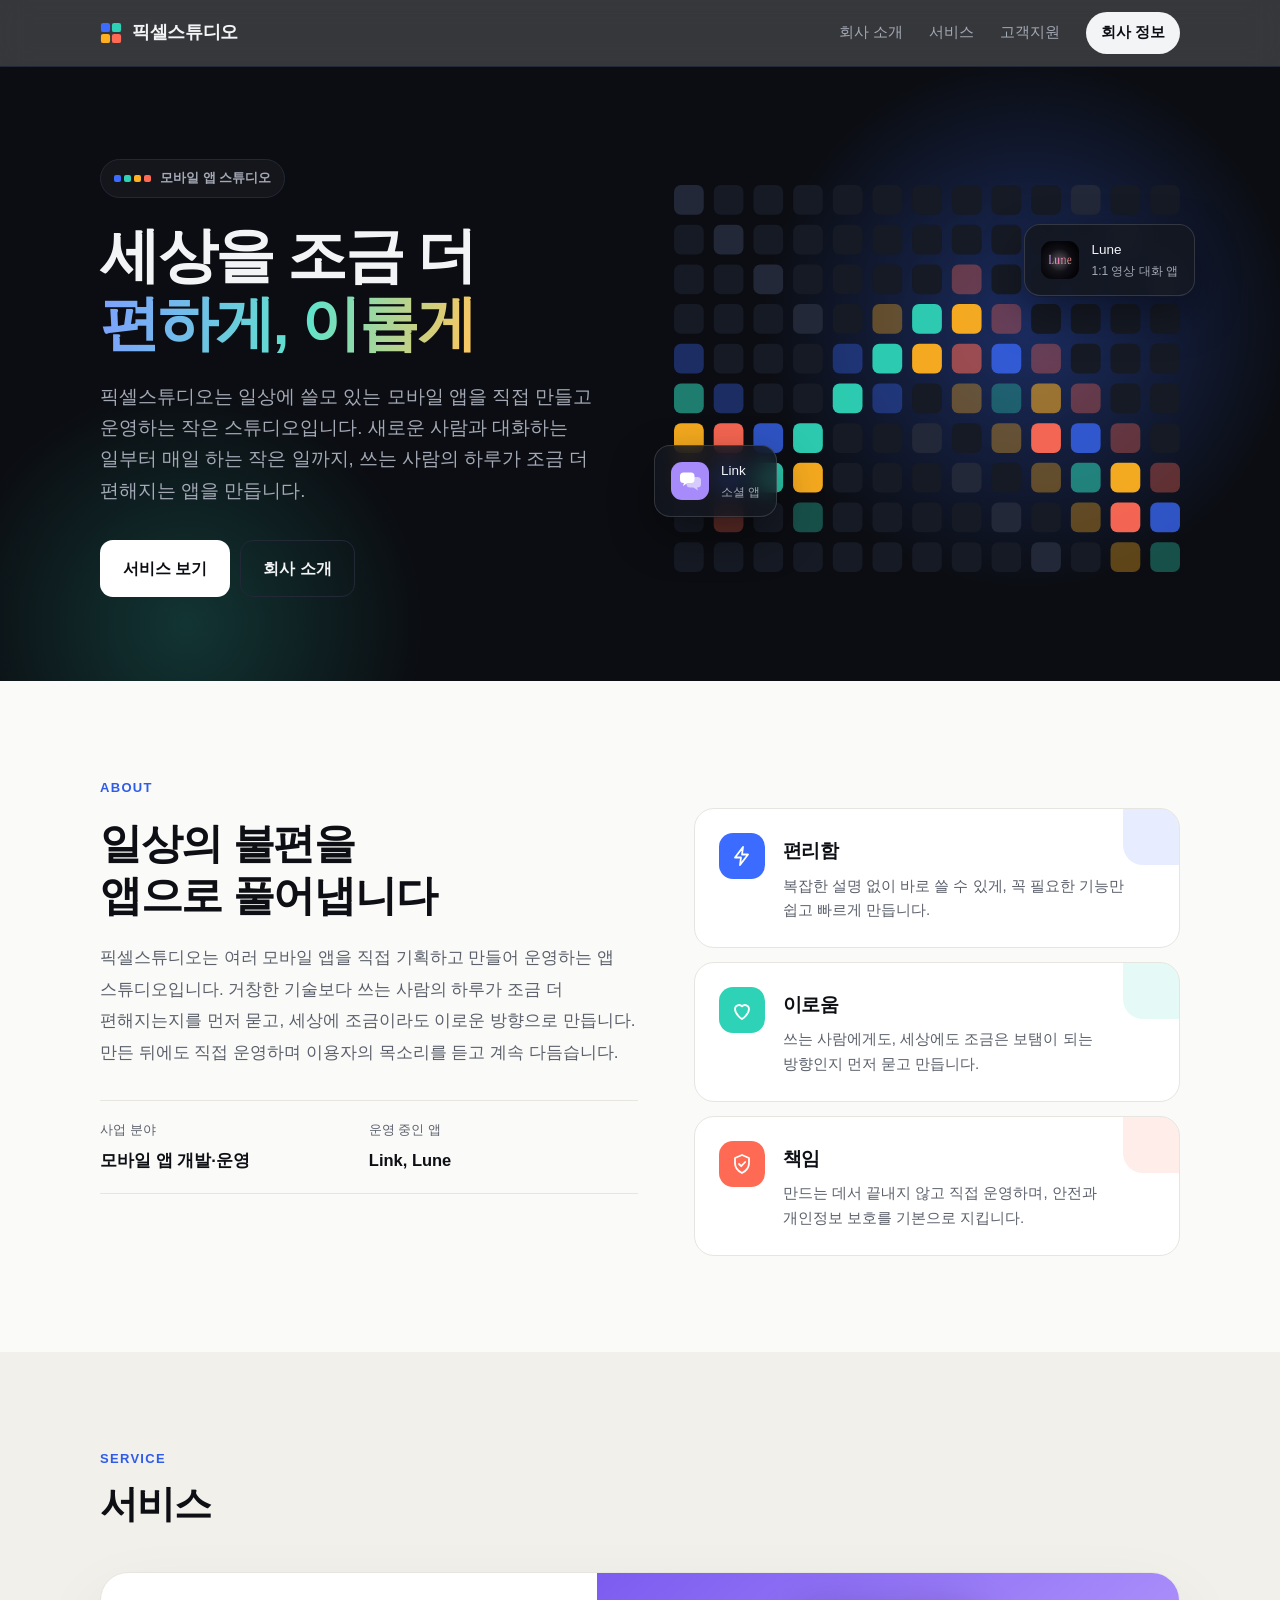
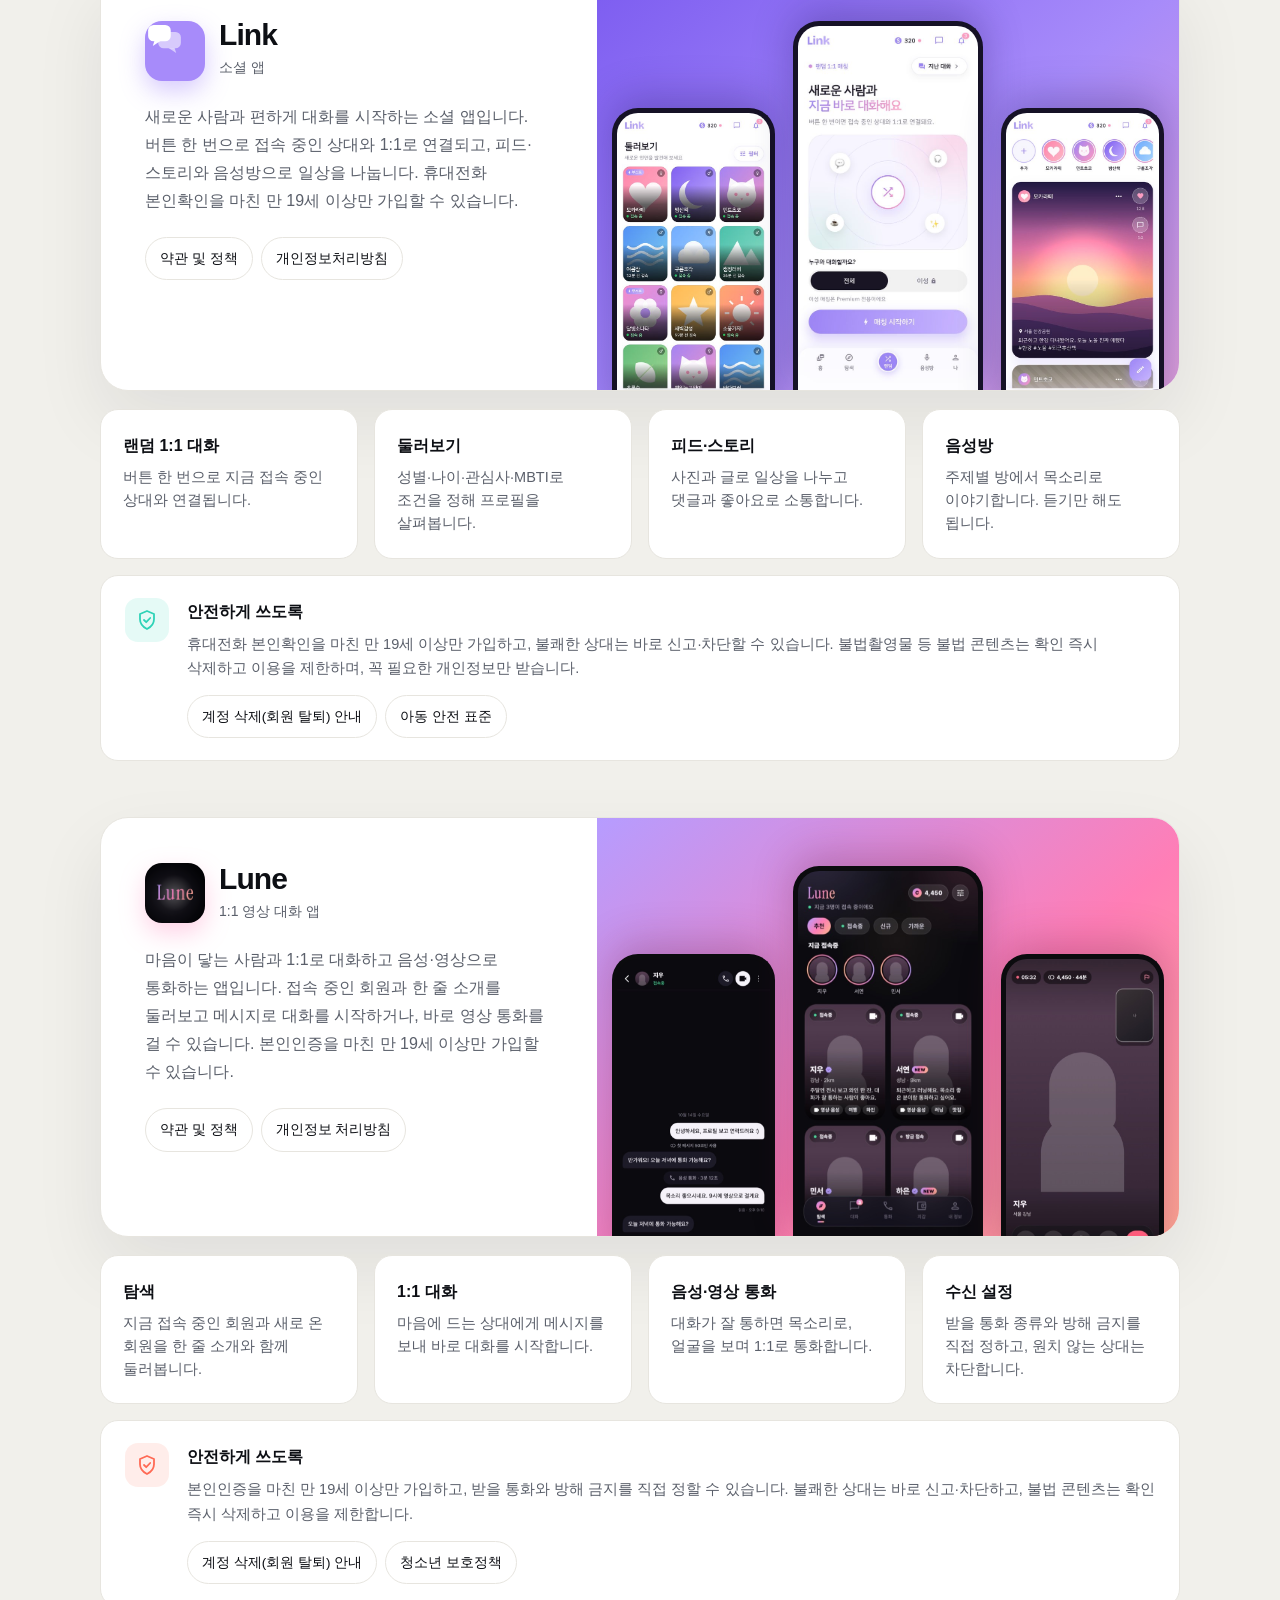
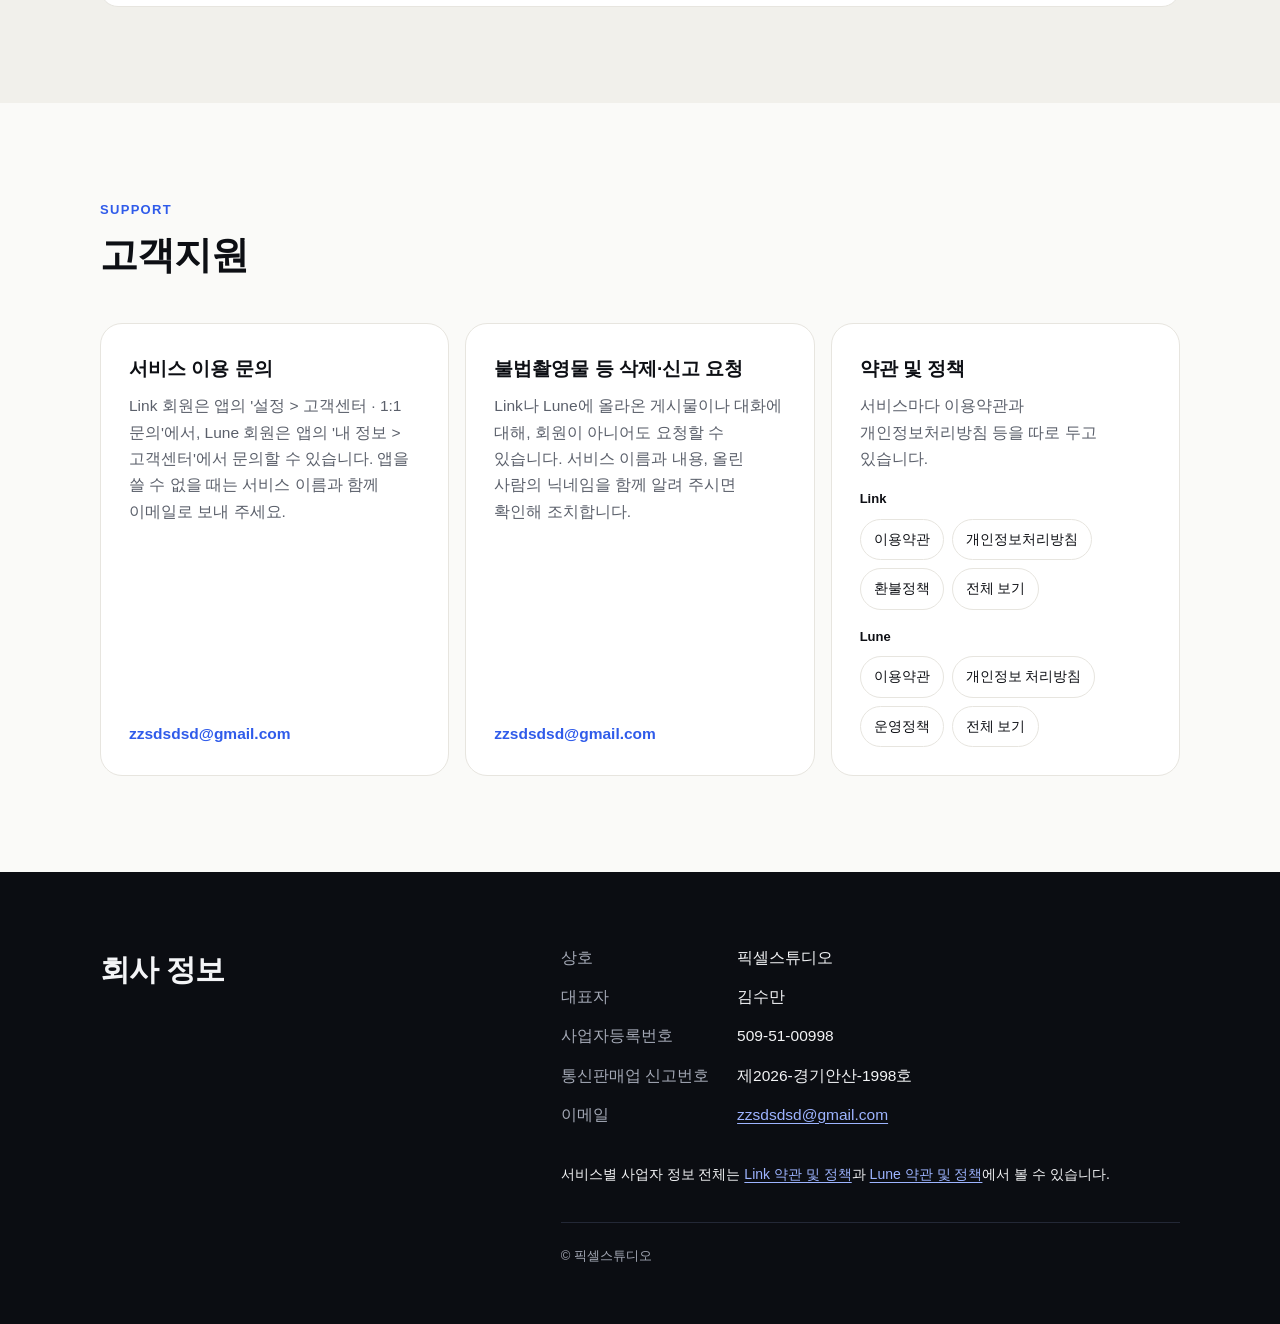
==== commit 31308961: "회사 소개 제목: '작지만 쓸모 있는 앱을 만듭니다' → '일상의 불편을 앱으로 풀어냅니다' 스스로를 낮추는 '작지만' 대신, 하는 일이 바로 보이는 문장으로.  Co-Author" ====
--- a/index.html
+++ b/index.html
@@ -83,7 +83,7 @@
           <p class="kicker">ABOUT</p>
           <div class="about">
             <div>
-              <h2 class="title">작지만 쓸모 있는<br />앱을 만듭니다</h2>
+              <h2 class="title">일상의 불편을<br />앱으로 풀어냅니다</h2>
               <p class="body">
                 픽셀스튜디오는 여러 모바일 앱을 직접 기획하고 만들어 운영하는 앱 스튜디오입니다. 거창한 기술보다
                 쓰는 사람의 하루가 조금 더 편해지는지를 먼저 묻고, 세상에 조금이라도 이로운 방향으로 만듭니다. 만든
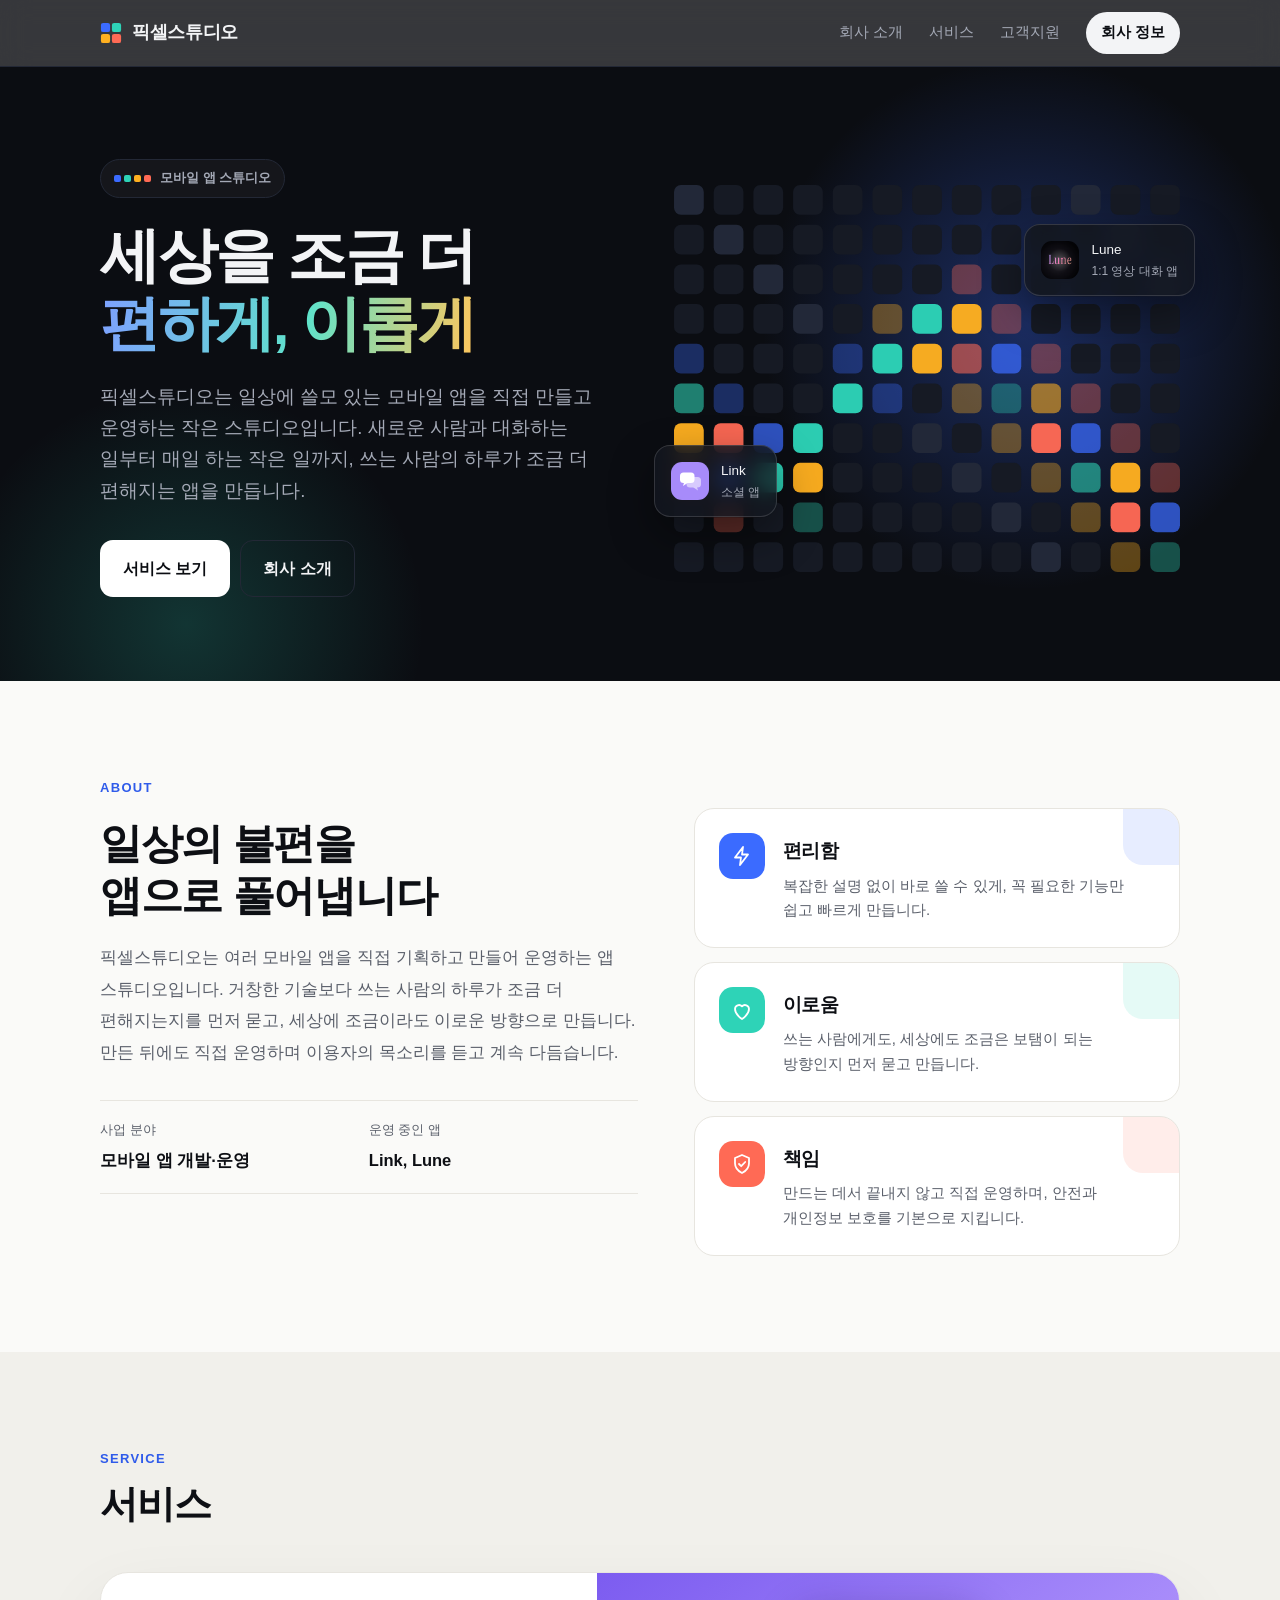
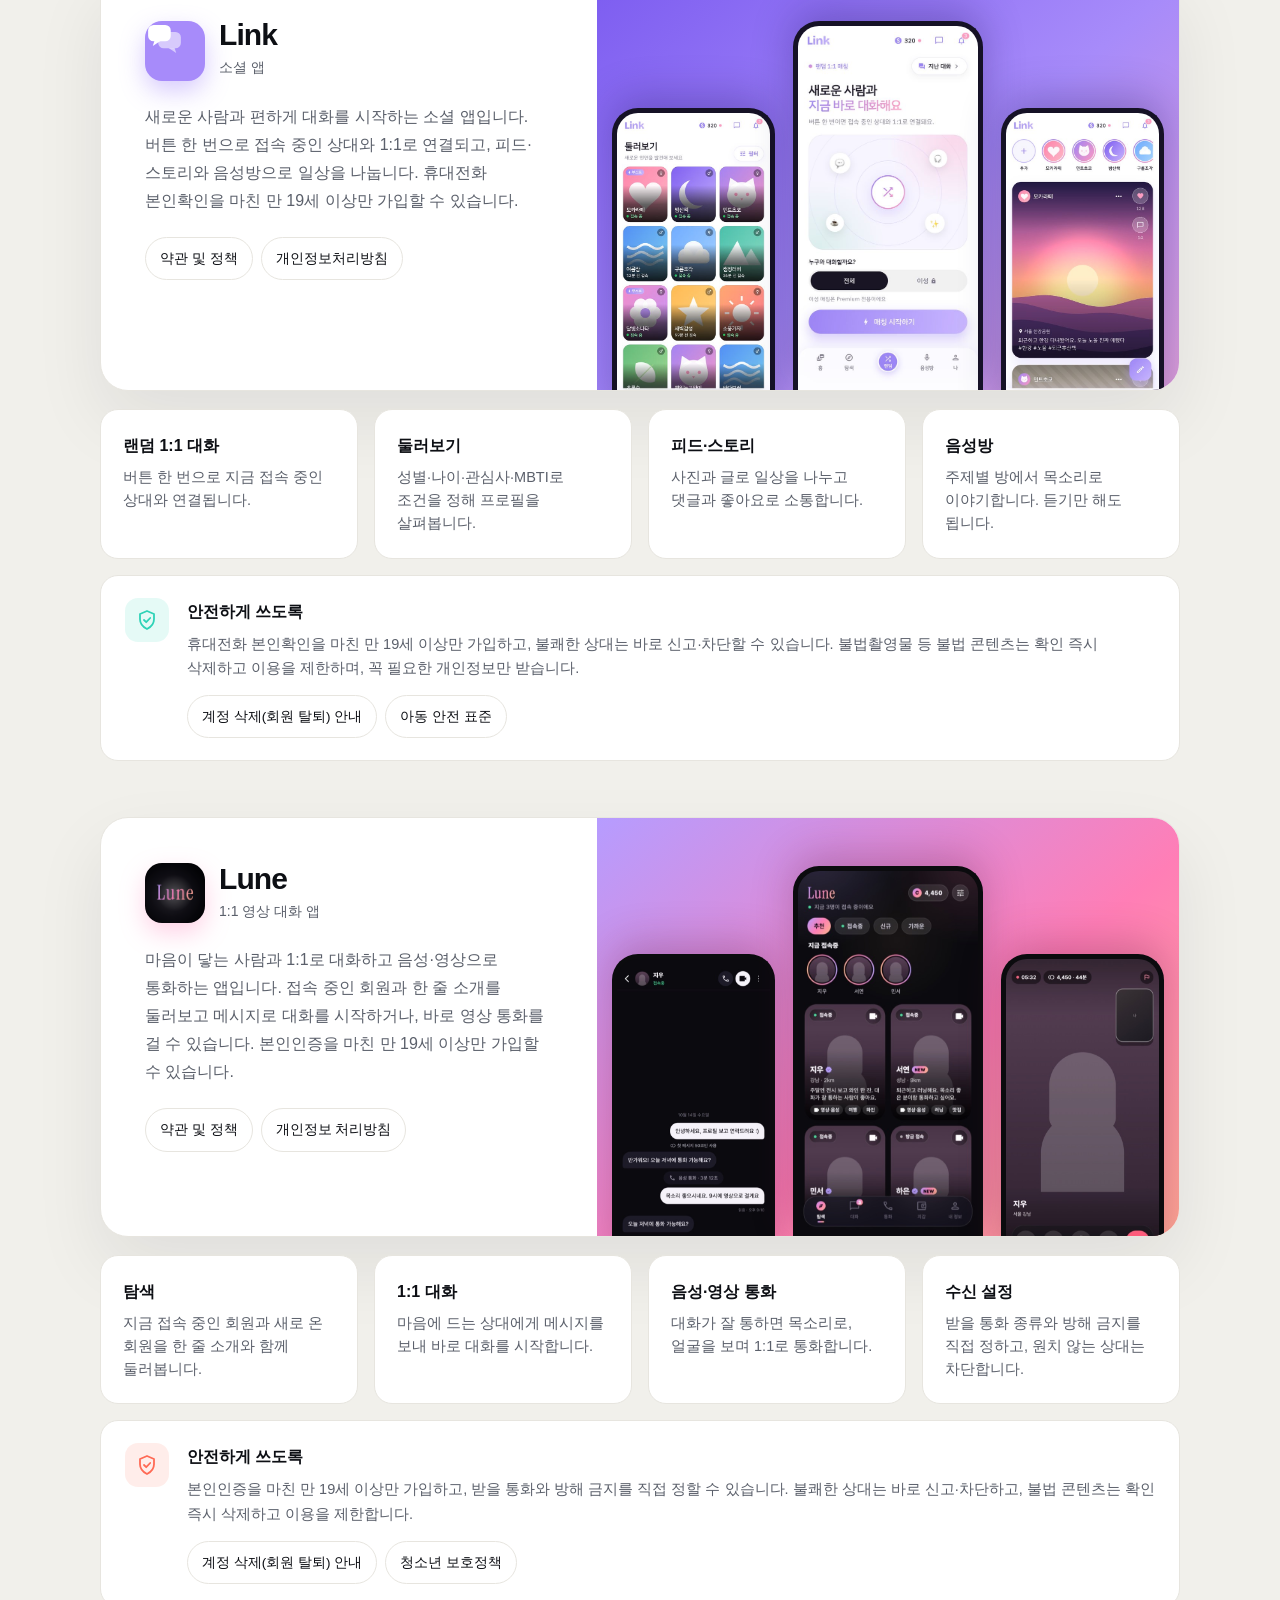
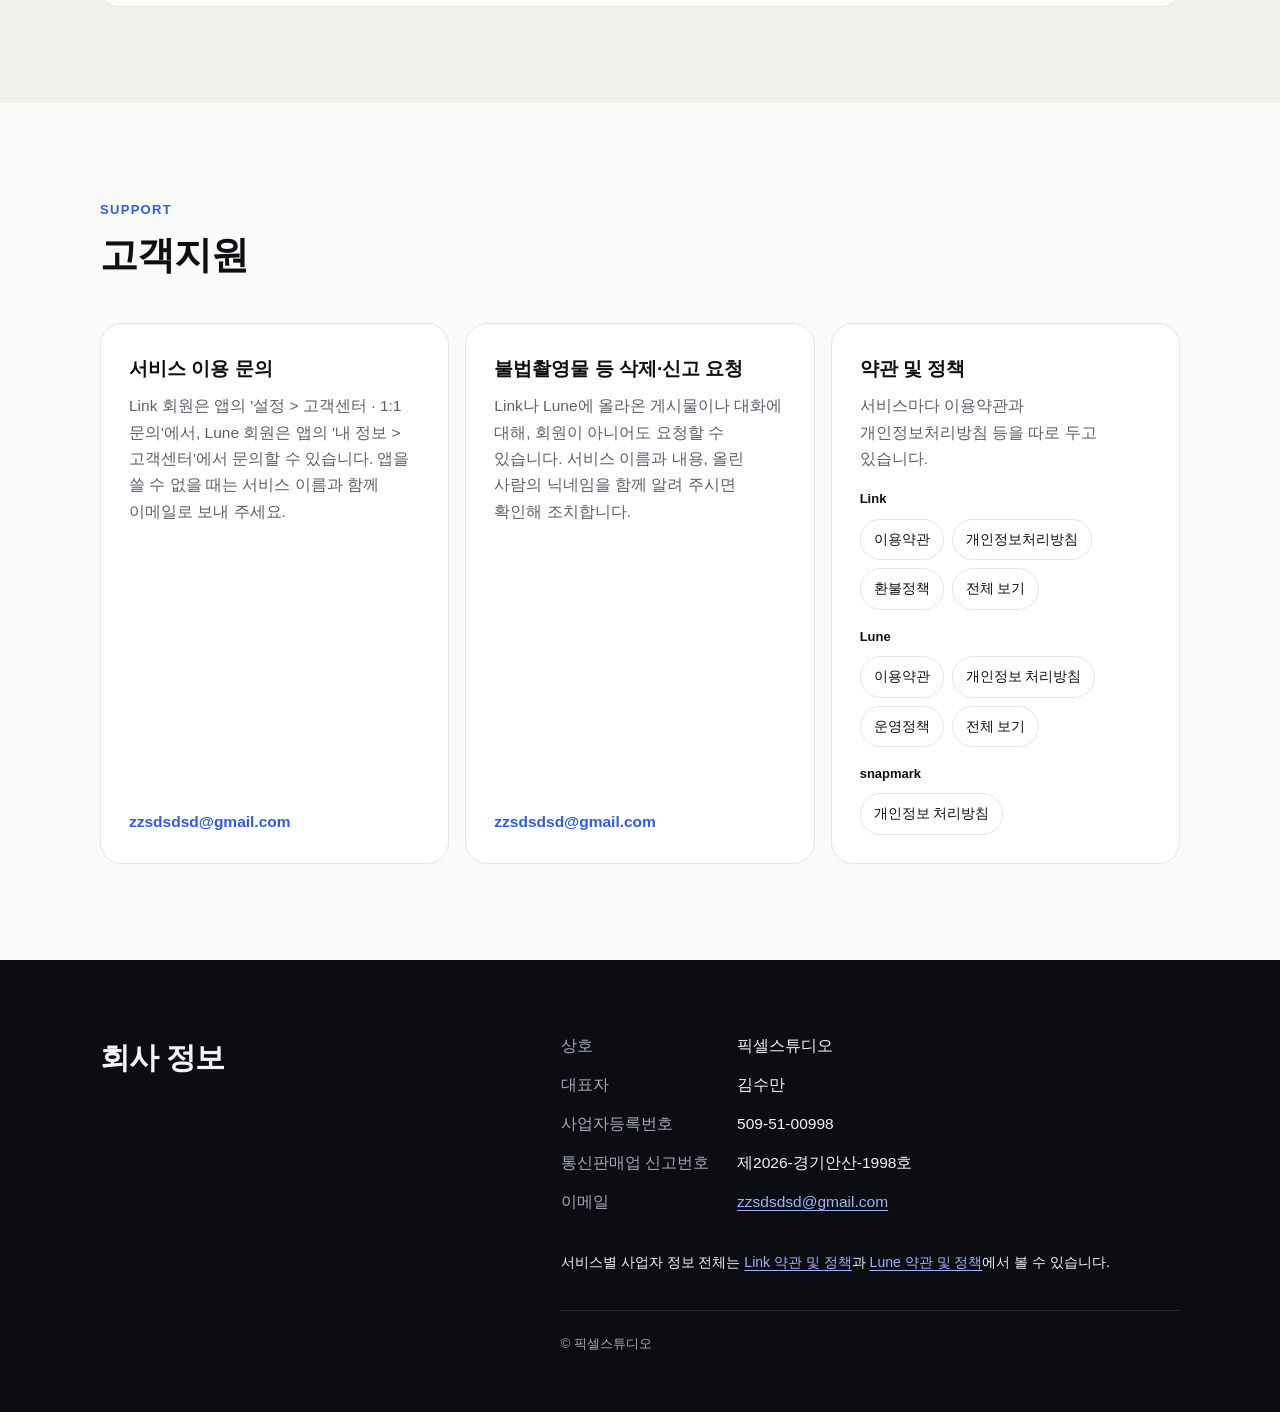
==== commit 0fba9aa5: "snapmark 개인정보 처리방침 페이지 추가 (PS-3) - snapmark/privacy.html: 서버가 없는 snapmark의 개인정보 처리방침.   수집 없음, 폰에만 저" ====
--- a/index.html
+++ b/index.html
@@ -391,6 +391,10 @@
                 ><a href="https://api.lune.pixelstudiohq.com/legal/community-guidelines">운영정책</a
                 ><a href="https://api.lune.pixelstudiohq.com/legal">전체 보기</a>
               </div>
+              <p class="doc-label">snapmark</p>
+              <div class="doclist">
+                <a href="snapmark/privacy.html">개인정보 처리방침</a>
+              </div>
             </div>
           </div>
         </div>
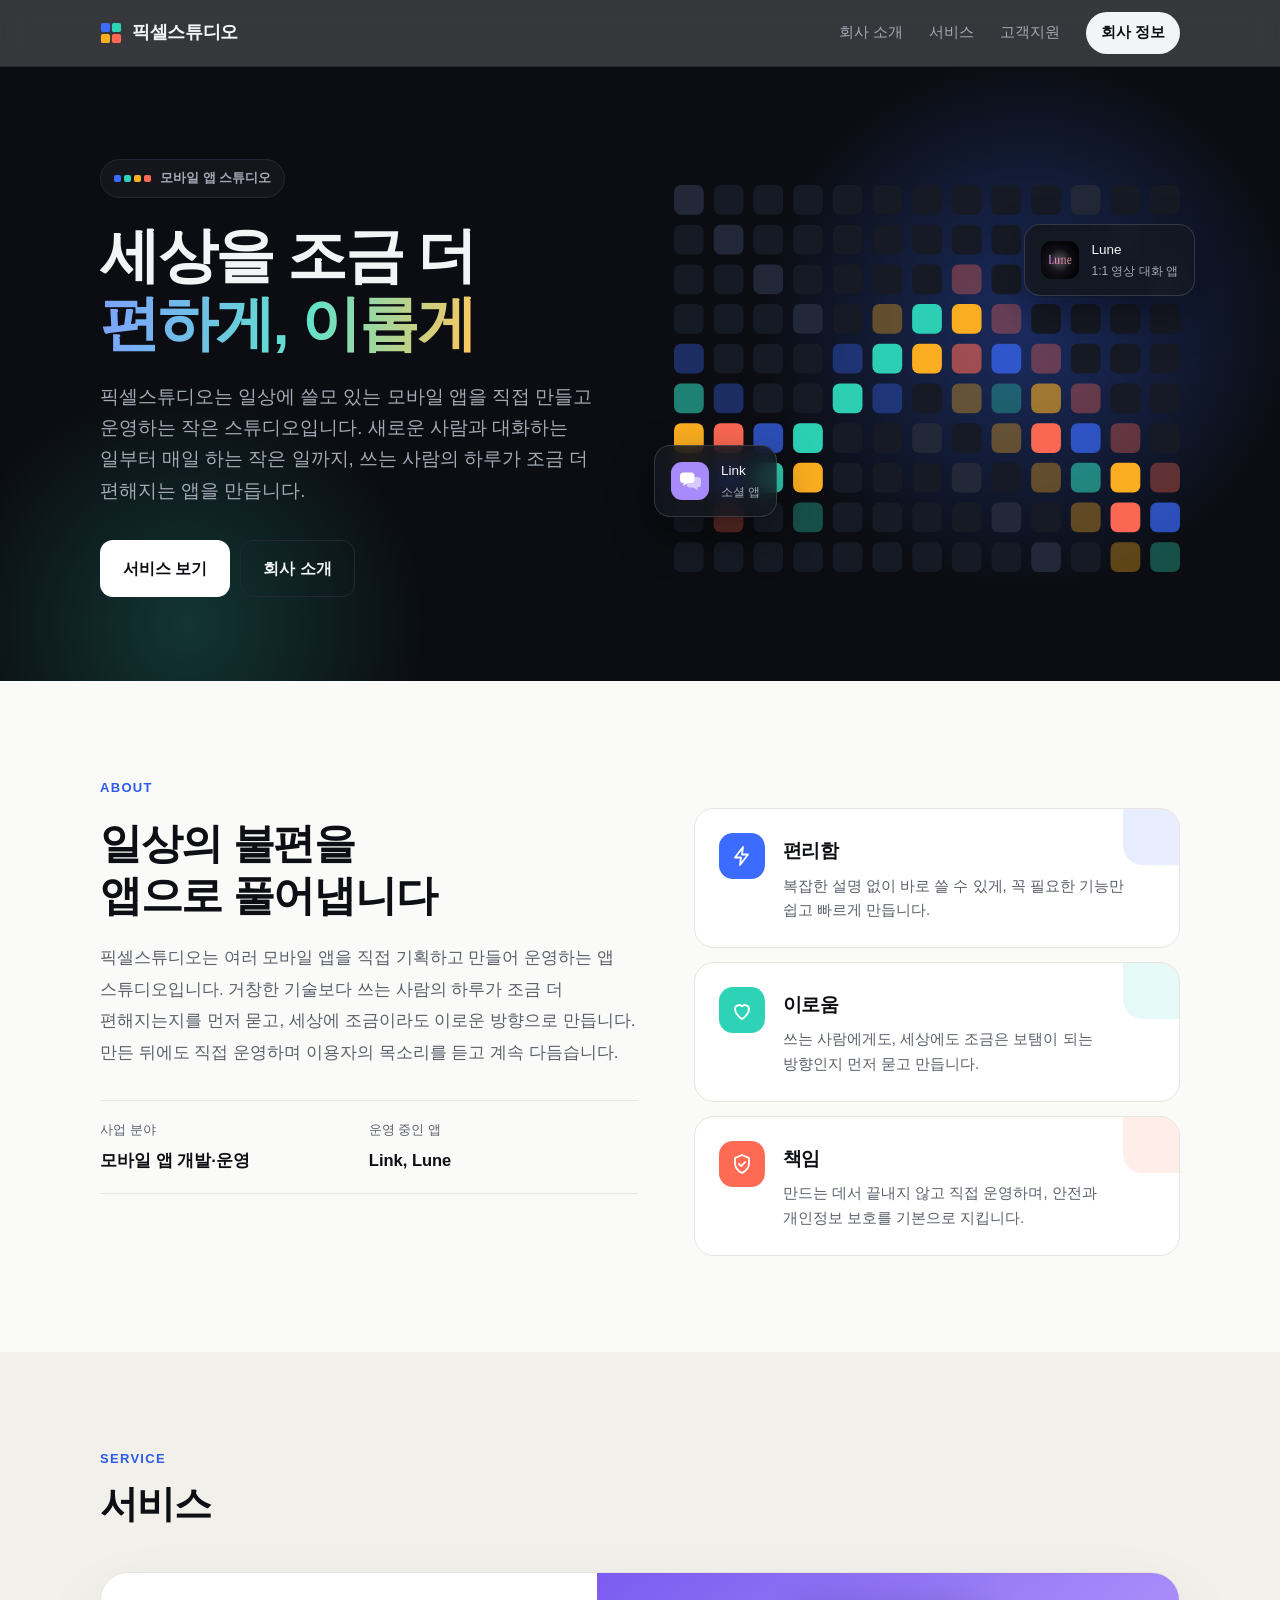
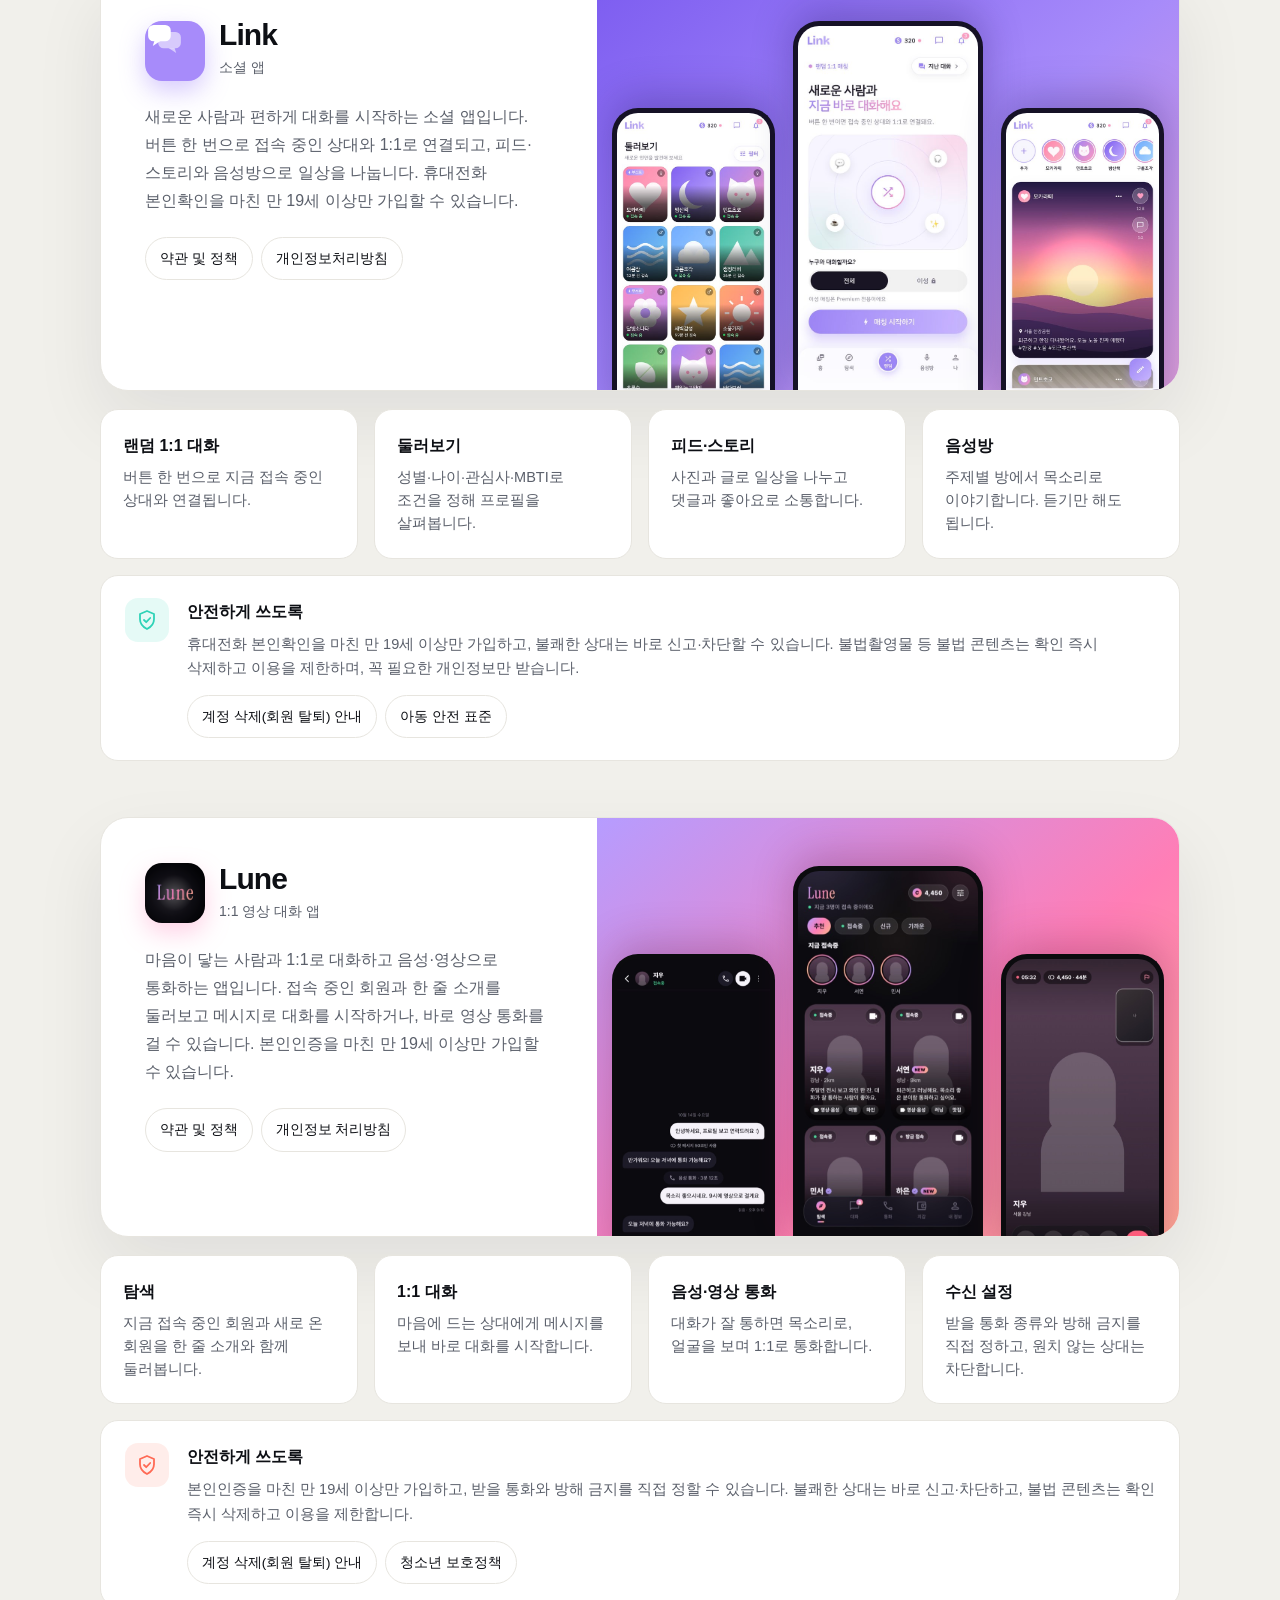
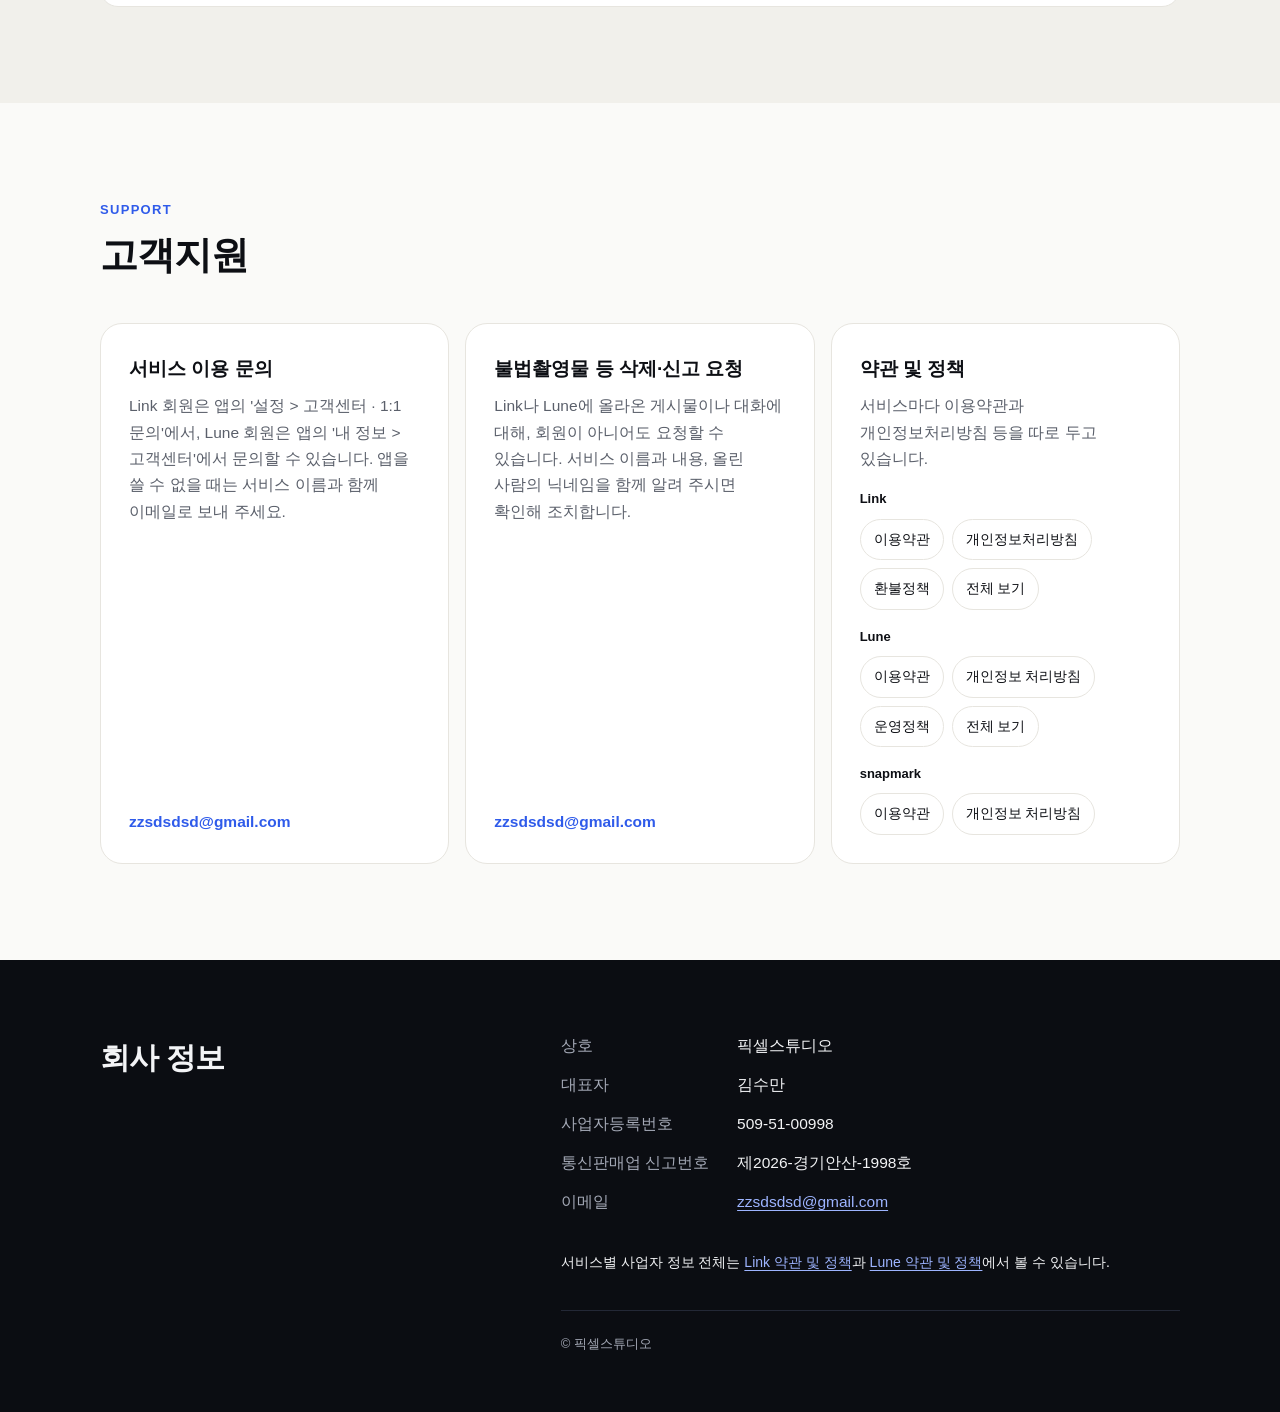
==== commit 9fb3fb8c: "snapmark 서비스 이용약관 페이지 추가 (PS-4) - snapmark/terms.html: 무료·폰에만 저장하는 앱에 맞춘 이용약관.   서비스 내용(광고 게재 가능), 데" ====
--- a/index.html
+++ b/index.html
@@ -393,7 +393,8 @@
               </div>
               <p class="doc-label">snapmark</p>
               <div class="doclist">
-                <a href="snapmark/privacy.html">개인정보 처리방침</a>
+                <a href="snapmark/terms.html">이용약관</a
+                ><a href="snapmark/privacy.html">개인정보 처리방침</a>
               </div>
             </div>
           </div>
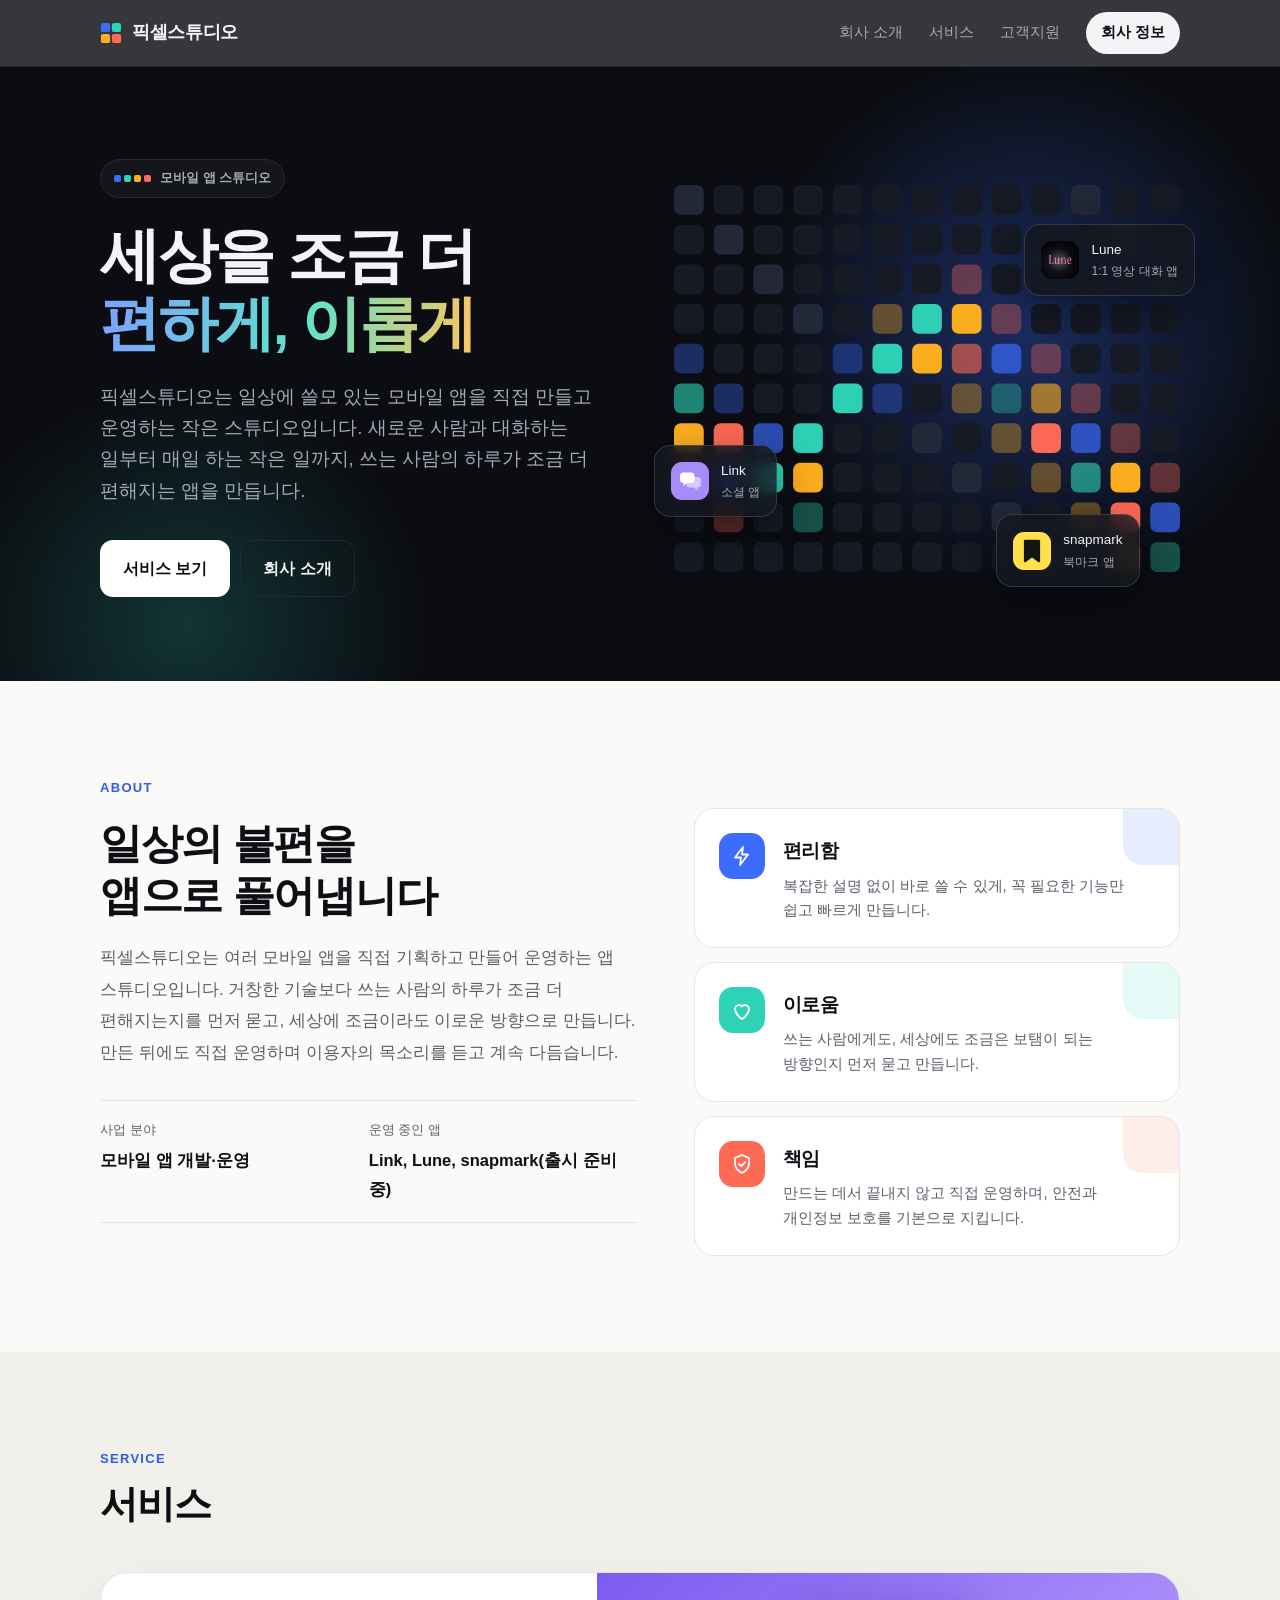
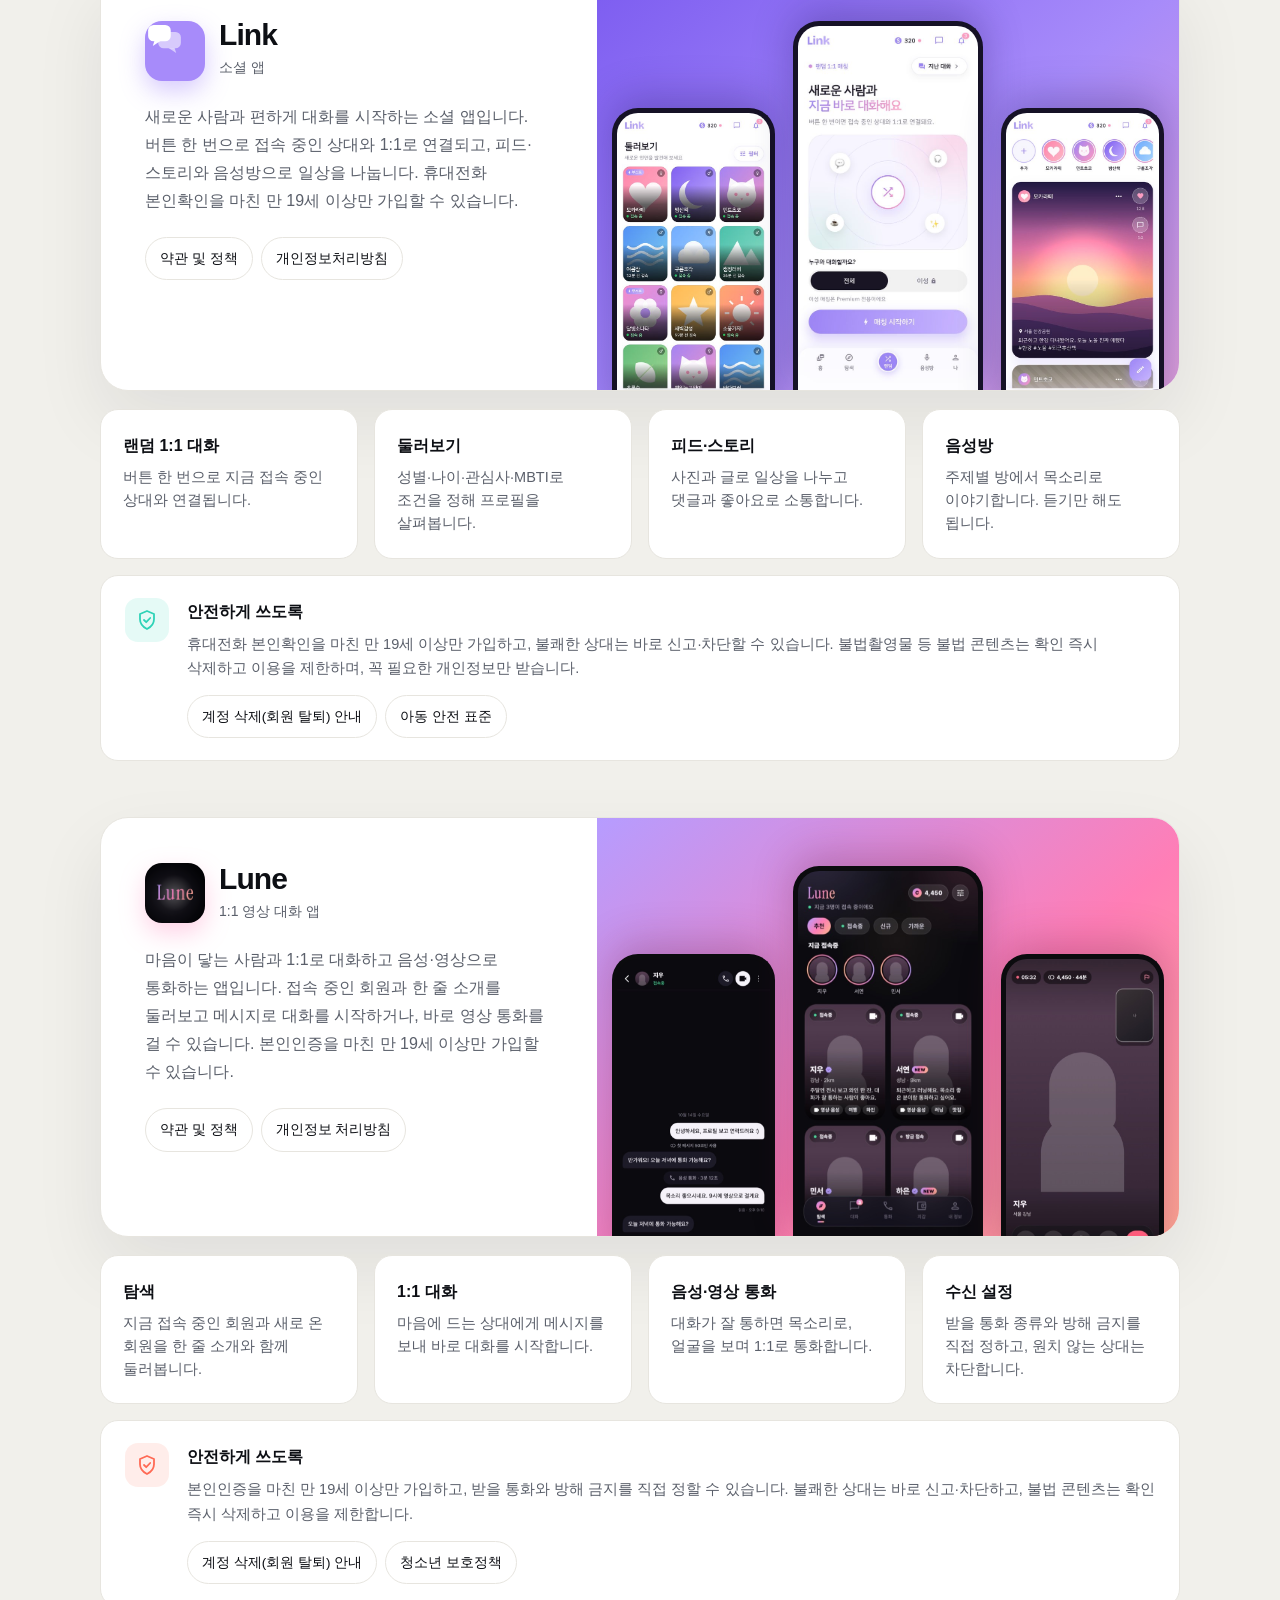
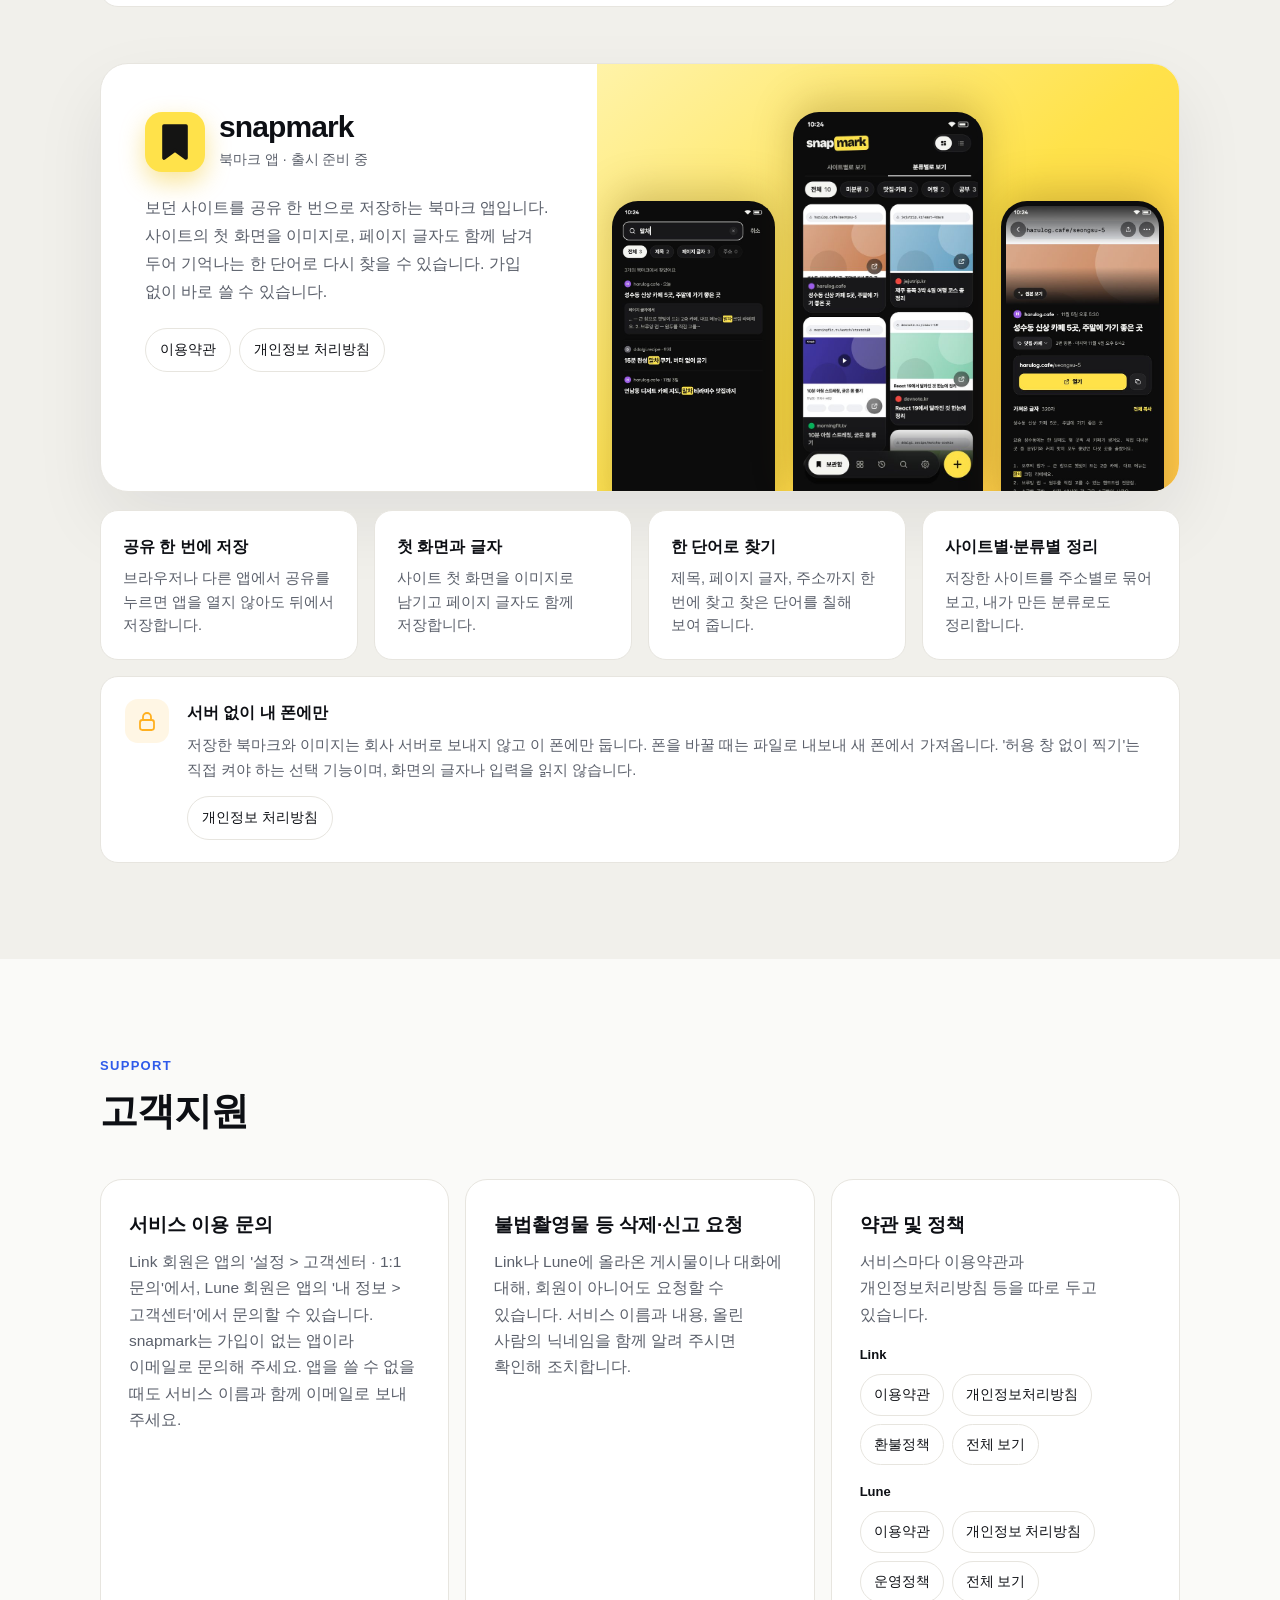
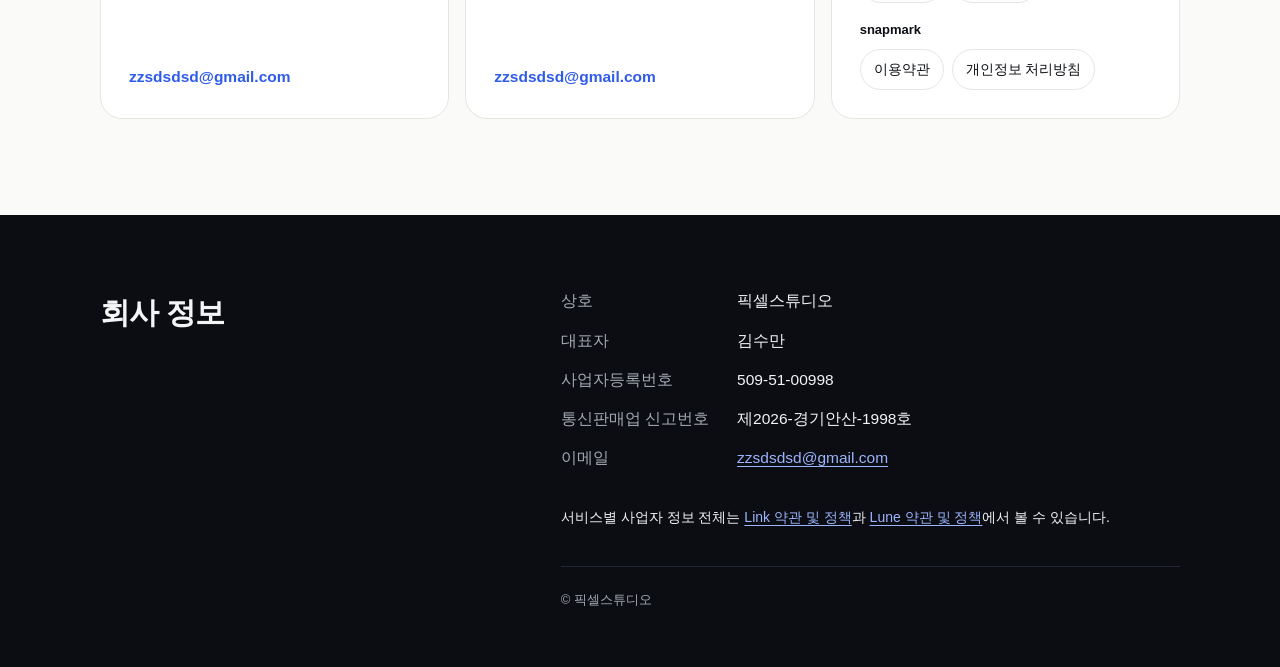
==== commit dd90d319: "홈페이지 서비스 칸에 snapmark 추가 (PS-8) - 서비스 칸: Link·Lune과 같은 형식으로 snapmark 카드(아이콘, 소개, 약관·방침 링크,   앱 화면 3장," ====
--- a/index.html
+++ b/index.html
@@ -73,6 +73,19 @@
             <img class="mini-img" src="assets/lune-icon.png" width="38" height="38" alt="Lune" />
             <div>Lune<small>1:1 영상 대화 앱</small></div>
           </div>
+          <div class="float c">
+            <span class="mini snap"
+              ><svg class="smark" viewBox="18 18 72 72" role="img" aria-label="snapmark" xmlns="http://www.w3.org/2000/svg">
+                <path
+                  d="M40.8 34.8h26.4v38.4l-13.2-9.6-13.2 9.6z"
+                  fill="#141413"
+                  stroke="#141413"
+                  stroke-width="4.32"
+                  stroke-linejoin="round"
+                /></svg
+            ></span>
+            <div>snapmark<small>북마크 앱</small></div>
+          </div>
         </div>
       </div>
     </div>
@@ -96,7 +109,7 @@
                 </div>
                 <div>
                   <dt>운영 중인 앱</dt>
-                  <dd>Link, Lune</dd>
+                  <dd>Link, Lune, snapmark(출시 준비 중)</dd>
                 </div>
               </dl>
             </div>
@@ -343,6 +356,101 @@
               </div>
             </div>
           </aside>
+
+          <!-- snapmark: 서버가 없는 앱이라 정책은 이 사이트의 snapmark/ 폴더에 있다.
+               Google Play 정식(프로덕션) 출시 전까지 이름 옆과 회사 소개에 '출시 준비 중'을 붙인다 -->
+          <div class="product snapmark">
+            <div class="product-info">
+              <div class="product-name">
+                <span class="product-icon snap"
+                  ><svg
+                    class="smark"
+                    viewBox="18 18 72 72"
+                    role="img"
+                    aria-label="snapmark"
+                    xmlns="http://www.w3.org/2000/svg"
+                  >
+                    <path
+                      d="M40.8 34.8h26.4v38.4l-13.2-9.6-13.2 9.6z"
+                      fill="#141413"
+                      stroke="#141413"
+                      stroke-width="4.32"
+                      stroke-linejoin="round"
+                    /></svg
+                ></span>
+                <div>
+                  <h3>snapmark</h3>
+                  <span>북마크 앱 · 출시 준비 중</span>
+                </div>
+              </div>
+              <p>
+                보던 사이트를 공유 한 번으로 저장하는 북마크 앱입니다. 사이트의 첫 화면을 이미지로, 페이지 글자도 함께
+                남겨 두어 기억나는 한 단어로 다시 찾을 수 있습니다. 가입 없이 바로 쓸 수 있습니다.
+              </p>
+              <div class="links">
+                <a href="snapmark/terms.html">이용약관</a><a href="snapmark/privacy.html">개인정보 처리방침</a>
+              </div>
+            </div>
+            <div class="product-shots">
+              <img
+                class="shot side"
+                src="assets/snapmark-shot-search.jpg"
+                width="480"
+                height="1001"
+                loading="lazy"
+                alt="snapmark 앱의 검색 화면"
+              />
+              <img
+                class="shot mid"
+                src="assets/snapmark-shot-library.jpg"
+                width="480"
+                height="1001"
+                loading="lazy"
+                alt="snapmark 앱의 보관함 화면"
+              />
+              <img
+                class="shot side"
+                src="assets/snapmark-shot-detail.jpg"
+                width="480"
+                height="1001"
+                loading="lazy"
+                alt="snapmark 앱의 북마크 상세 화면"
+              />
+            </div>
+          </div>
+          <div class="feats">
+            <div class="feat"><b>공유 한 번에 저장</b><span>브라우저나 다른 앱에서 공유를 누르면 앱을 열지 않아도 뒤에서 저장합니다.</span></div>
+            <div class="feat"><b>첫 화면과 글자</b><span>사이트 첫 화면을 이미지로 남기고 페이지 글자도 함께 저장합니다.</span></div>
+            <div class="feat"><b>한 단어로 찾기</b><span>제목, 페이지 글자, 주소까지 한 번에 찾고 찾은 단어를 칠해 보여 줍니다.</span></div>
+            <div class="feat"><b>사이트별·분류별 정리</b><span>저장한 사이트를 주소별로 묶어 보고, 내가 만든 분류로도 정리합니다.</span></div>
+          </div>
+          <!-- 사람이 만나는 앱이 아니라서, 안전 안내 대신 개인정보를 어디에 두는지 알린다 -->
+          <aside class="safe-note c-amber">
+            <svg
+              class="ico"
+              viewBox="0 0 24 24"
+              fill="none"
+              stroke="currentColor"
+              stroke-width="1.8"
+              stroke-linecap="round"
+              stroke-linejoin="round"
+              aria-hidden="true"
+              xmlns="http://www.w3.org/2000/svg"
+            >
+              <rect x="5" y="11" width="14" height="10" rx="2.4" />
+              <path d="M8 11V8a4 4 0 0 1 8 0v3" />
+            </svg>
+            <div>
+              <b>서버 없이 내 폰에만</b>
+              <p>
+                저장한 북마크와 이미지는 회사 서버로 보내지 않고 이 폰에만 둡니다. 폰을 바꿀 때는 파일로 내보내 새 폰에서
+                가져옵니다. '허용 창 없이 찍기'는 직접 켜야 하는 선택 기능이며, 화면의 글자나 입력을 읽지 않습니다.
+              </p>
+              <div class="links">
+                <a href="snapmark/privacy.html">개인정보 처리방침</a>
+              </div>
+            </div>
+          </aside>
         </div>
       </section>
 
@@ -355,7 +463,8 @@
               <h3>서비스 이용 문의</h3>
               <p>
                 Link 회원은 앱의 '설정 &gt; 고객센터 · 1:1 문의'에서, Lune 회원은 앱의 '내 정보 &gt; 고객센터'에서
-                문의할 수 있습니다. 앱을 쓸 수 없을 때는 서비스 이름과 함께 이메일로 보내 주세요.
+                문의할 수 있습니다. snapmark는 가입이 없는 앱이라 이메일로 문의해 주세요. 앱을 쓸 수 없을 때도 서비스
+                이름과 함께 이메일로 보내 주세요.
               </p>
               <p class="act">
                 <a href="mailto:zzsdsdsd@gmail.com?subject=%EC%84%9C%EB%B9%84%EC%8A%A4%20%EB%AC%B8%EC%9D%98">zzsdsdsd@gmail.com</a>
--- a/assets/styles.css
+++ b/assets/styles.css
@@ -321,6 +321,10 @@
   right: -3%;
   top: 10%;
 }
+.float.c {
+  right: 8%;
+  bottom: -4%;
+}
 /* Lune 앱 아이콘(이미지) */
 .mini-img {
   display: block;
@@ -341,6 +345,16 @@
 .mini .lmark {
   width: 25px;
   height: 23px;
+}
+/* snapmark 앱 아이콘: 노란 바탕(#FFE24A) 위 책갈피. 그림(.smark)은 아이콘 칸을 꽉 채운다 */
+.mini.snap,
+.product-icon.snap {
+  background: #ffe24a;
+}
+.smark {
+  display: block;
+  width: 100%;
+  height: 100%;
 }
 section.block {
   padding: 96px 0;
@@ -621,6 +635,21 @@
 .safe-note .links {
   margin-top: 14px;
 }
+/* snapmark 서비스 칸: 앱의 강조색 노랑과 어두운 화면(#0C0C0D) 테두리 */
+.product.snapmark {
+  margin-top: 56px;
+}
+.product-icon.snap {
+  box-shadow: 0 10px 24px rgba(240, 190, 0, 0.4);
+}
+.product.snapmark .product-shots {
+  background: linear-gradient(140deg, #fff3a8 0%, #ffe24a 52%, #ffbd4a 115%);
+}
+.product.snapmark .shot {
+  border-color: #0c0c0d;
+  background: #0c0c0d;
+  box-shadow: 0 -10px 40px rgba(90, 60, 0, 0.26);
+}
 .support {
   display: grid;
   grid-template-columns: repeat(3, minmax(0, 1fr));
@@ -748,6 +777,9 @@
   .float.b {
     right: 2%;
   }
+  .float.c {
+    right: 6%;
+  }
   .about,
   .product {
     grid-template-columns: 1fr;
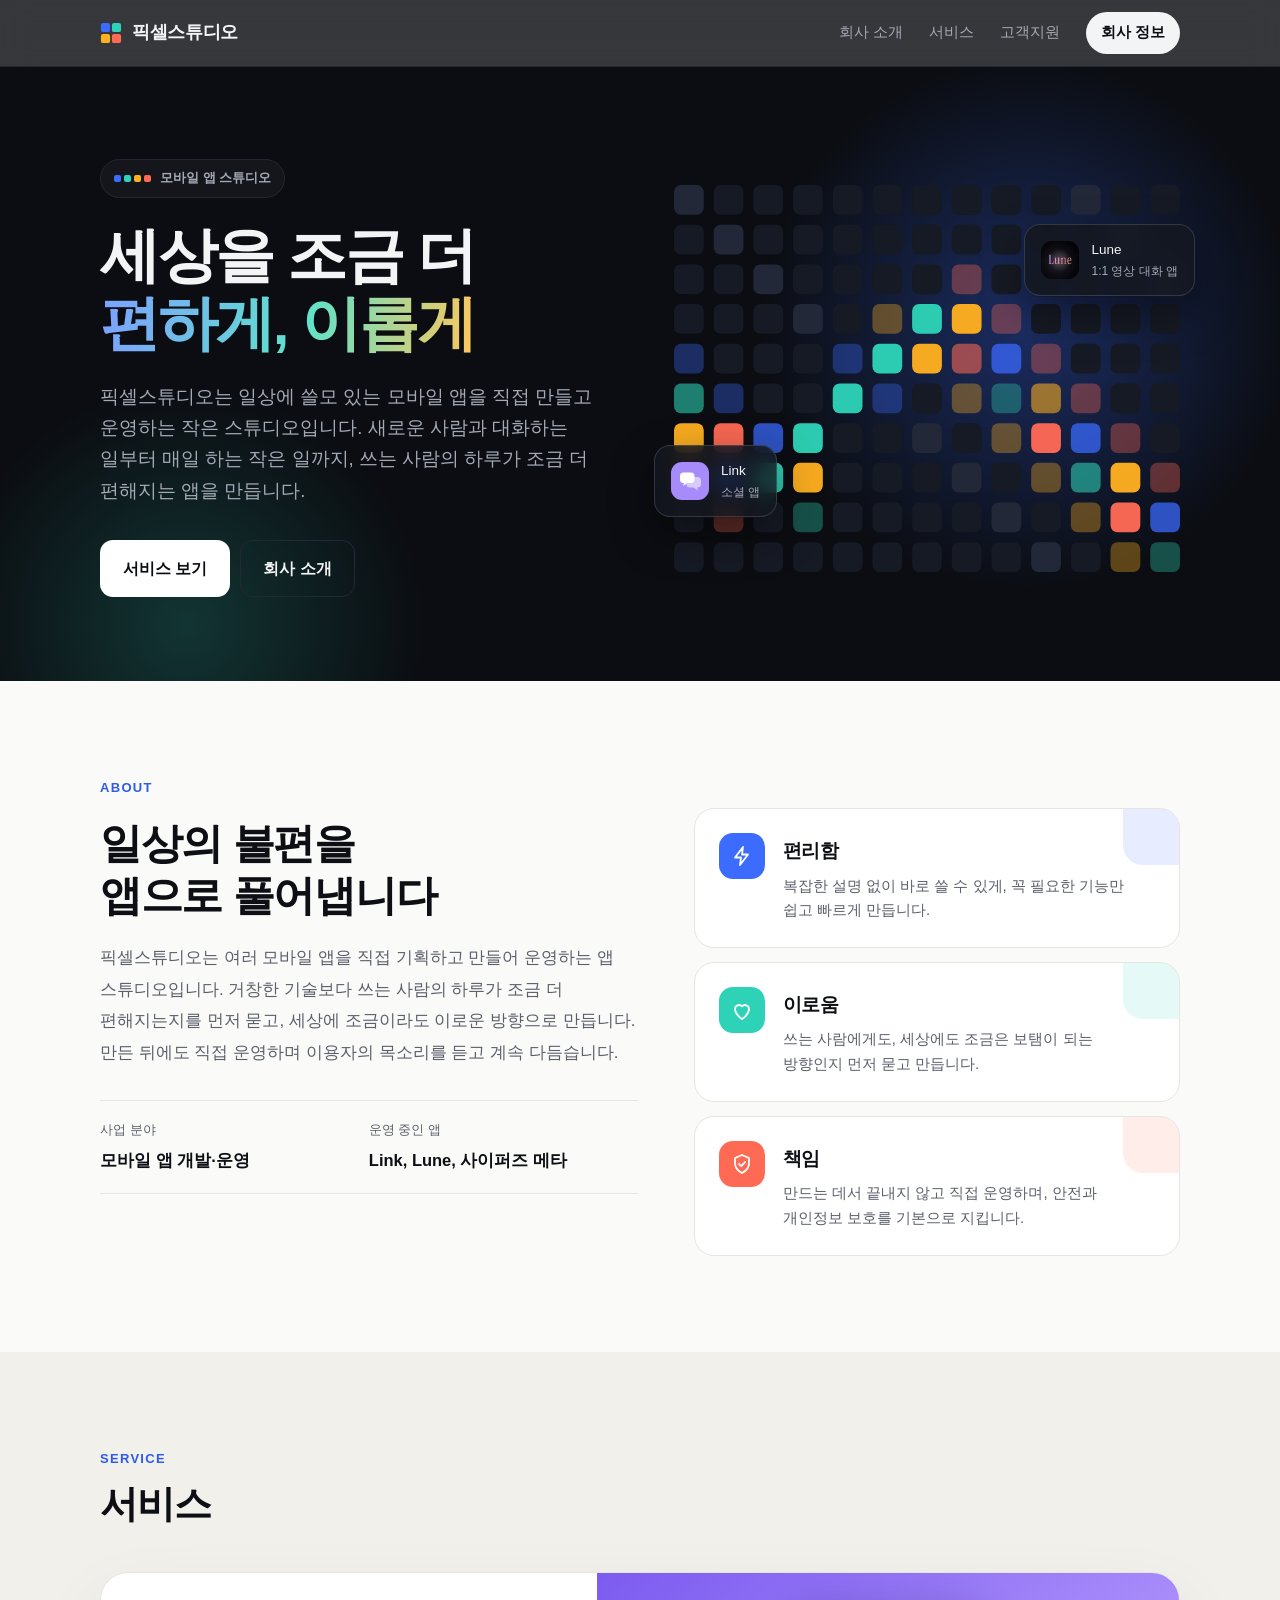
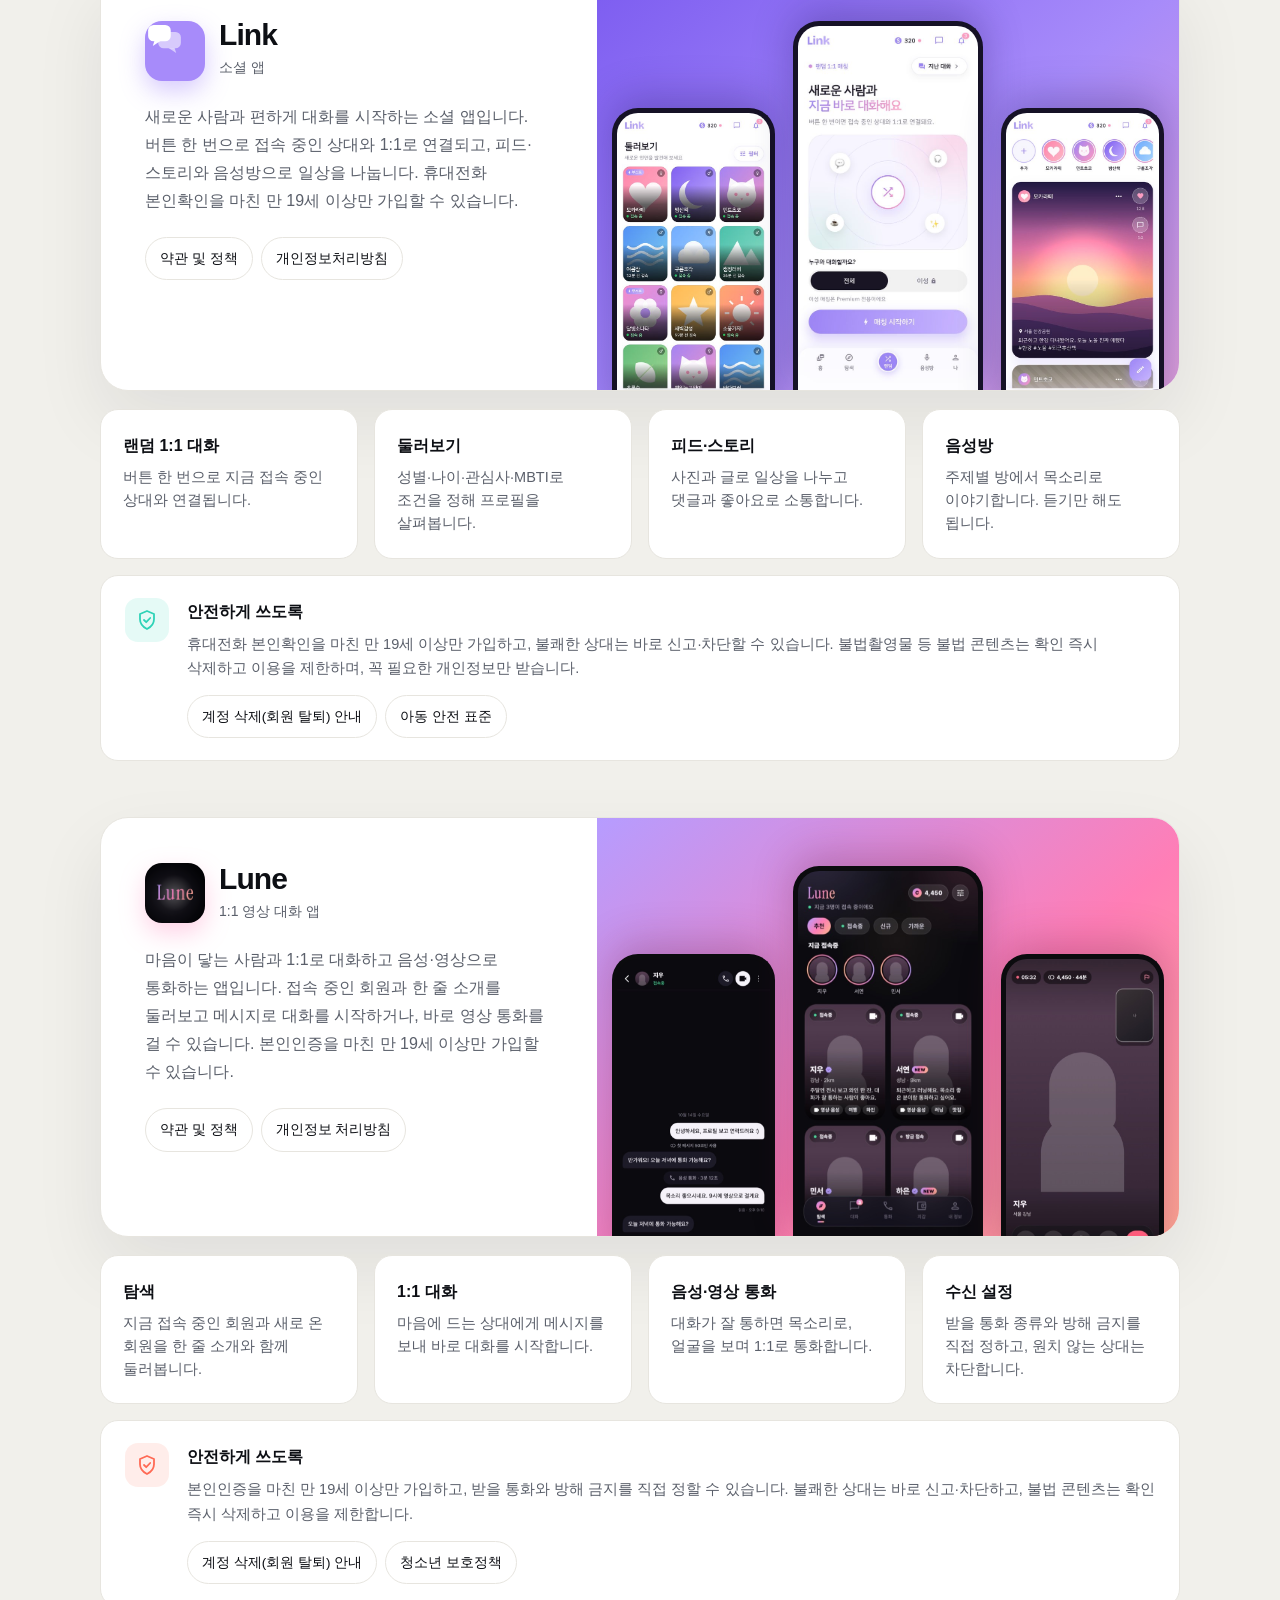
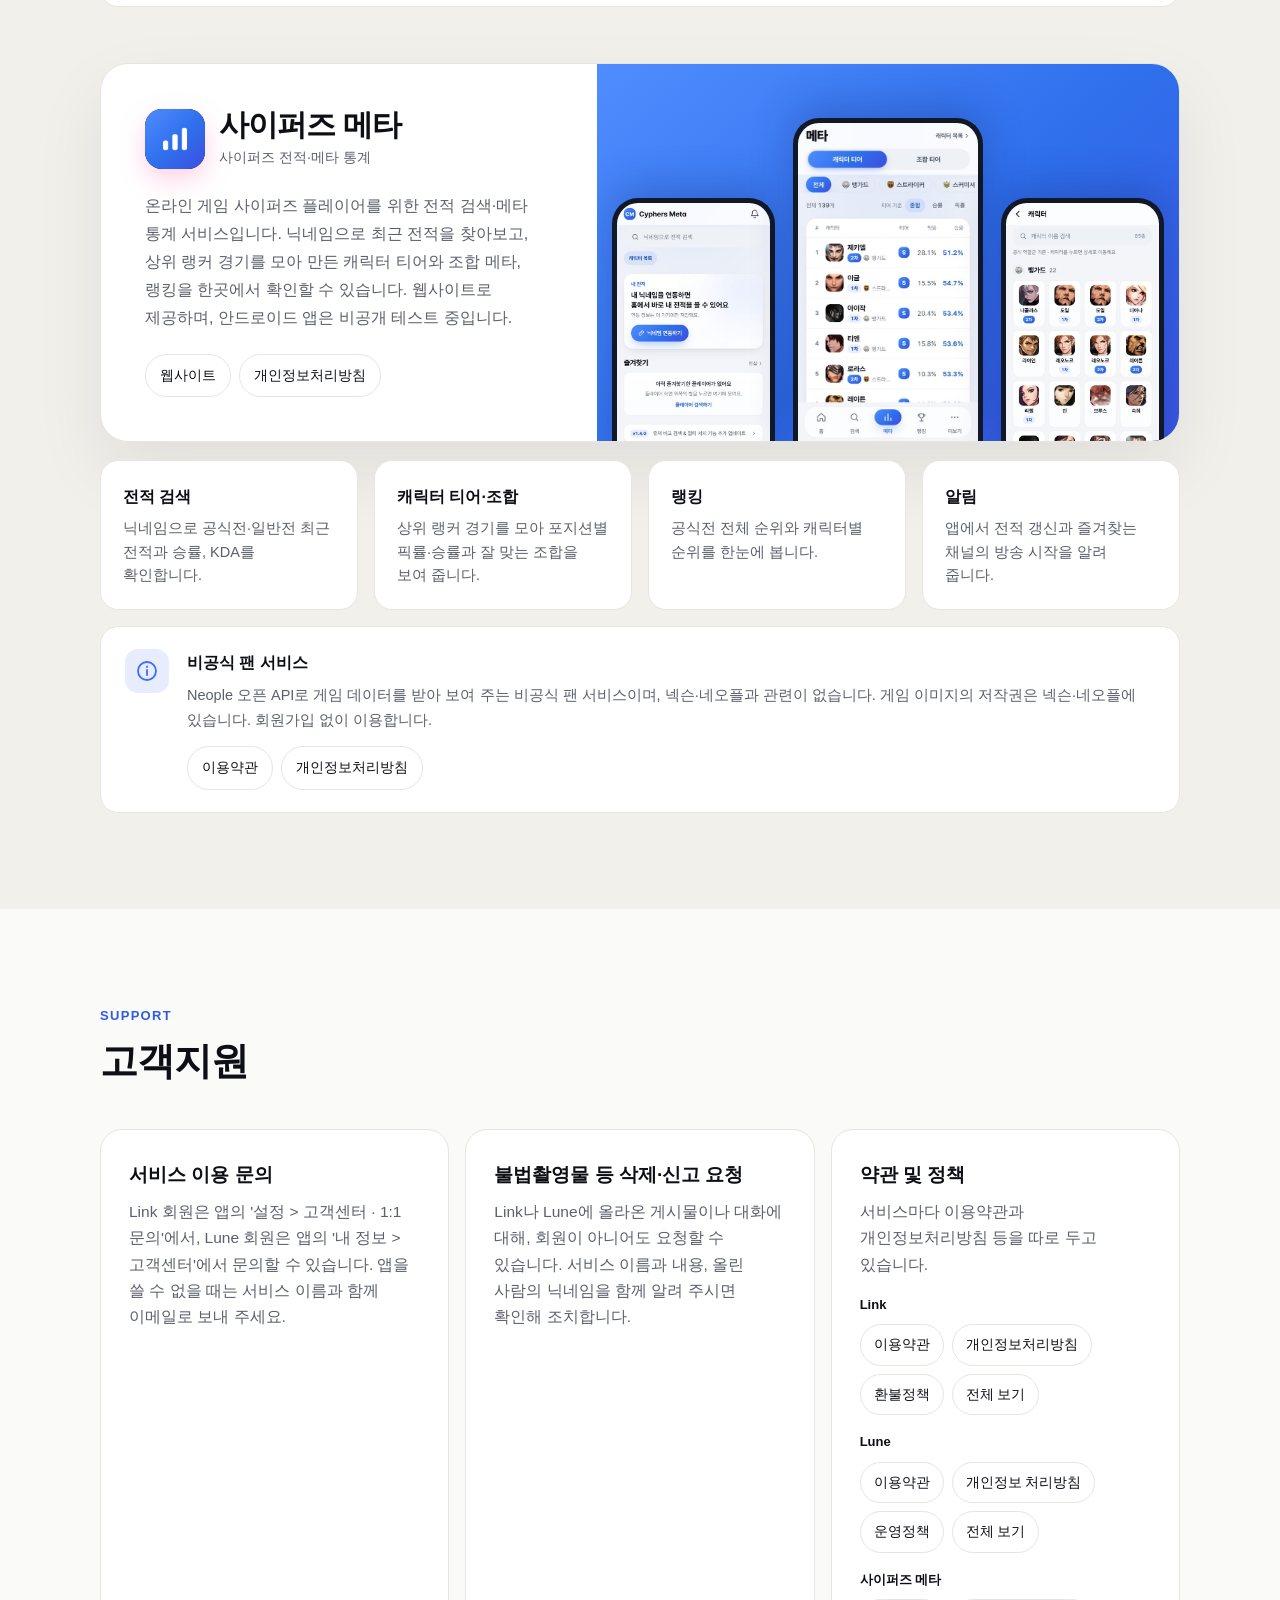
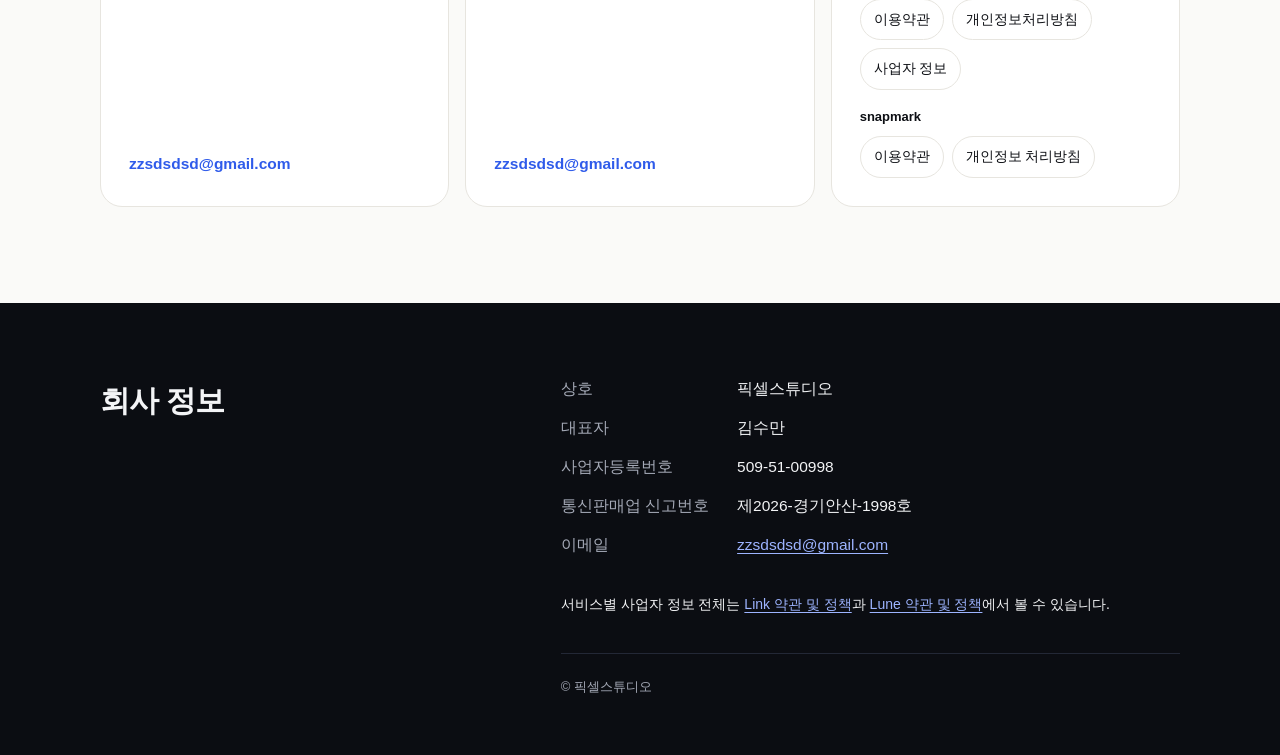
==== commit b55ca863: "사이퍼즈 메타 앱 정보 추가 (PS-9) - 서비스: 사이퍼즈 메타 블록(아이콘·설명·스크린샷 3장·기능 4개·비공식 팬 서비스 안내) - 회사 소개 '운영 중인 앱'에 사이퍼즈 " ====
--- a/index.html
+++ b/index.html
@@ -73,19 +73,6 @@
             <img class="mini-img" src="assets/lune-icon.png" width="38" height="38" alt="Lune" />
             <div>Lune<small>1:1 영상 대화 앱</small></div>
           </div>
-          <div class="float c">
-            <span class="mini snap"
-              ><svg class="smark" viewBox="18 18 72 72" role="img" aria-label="snapmark" xmlns="http://www.w3.org/2000/svg">
-                <path
-                  d="M40.8 34.8h26.4v38.4l-13.2-9.6-13.2 9.6z"
-                  fill="#141413"
-                  stroke="#141413"
-                  stroke-width="4.32"
-                  stroke-linejoin="round"
-                /></svg
-            ></span>
-            <div>snapmark<small>북마크 앱</small></div>
-          </div>
         </div>
       </div>
     </div>
@@ -109,7 +96,7 @@
                 </div>
                 <div>
                   <dt>운영 중인 앱</dt>
-                  <dd>Link, Lune, snapmark(출시 준비 중)</dd>
+                  <dd>Link, Lune, 사이퍼즈 메타</dd>
                 </div>
               </dl>
             </div>
@@ -357,75 +344,59 @@
             </div>
           </aside>
 
-          <!-- snapmark: 서버가 없는 앱이라 정책은 이 사이트의 snapmark/ 폴더에 있다.
-               Google Play 정식(프로덕션) 출시 전까지 이름 옆과 회사 소개에 '출시 준비 중'을 붙인다 -->
-          <div class="product snapmark">
+          <div class="product cyphers">
             <div class="product-info">
               <div class="product-name">
-                <span class="product-icon snap"
-                  ><svg
-                    class="smark"
-                    viewBox="18 18 72 72"
-                    role="img"
-                    aria-label="snapmark"
-                    xmlns="http://www.w3.org/2000/svg"
-                  >
-                    <path
-                      d="M40.8 34.8h26.4v38.4l-13.2-9.6-13.2 9.6z"
-                      fill="#141413"
-                      stroke="#141413"
-                      stroke-width="4.32"
-                      stroke-linejoin="round"
-                    /></svg
-                ></span>
-                <div>
-                  <h3>snapmark</h3>
-                  <span>북마크 앱 · 출시 준비 중</span>
-                </div>
-              </div>
-              <p>
-                보던 사이트를 공유 한 번으로 저장하는 북마크 앱입니다. 사이트의 첫 화면을 이미지로, 페이지 글자도 함께
-                남겨 두어 기억나는 한 단어로 다시 찾을 수 있습니다. 가입 없이 바로 쓸 수 있습니다.
+                <img class="product-icon icon-img" src="assets/cyphersmeta-icon.png" width="60" height="60" alt="사이퍼즈 메타" />
+                <div>
+                  <h3>사이퍼즈 메타</h3>
+                  <span>사이퍼즈 전적·메타 통계</span>
+                </div>
+              </div>
+              <p>
+                온라인 게임 사이퍼즈 플레이어를 위한 전적 검색·메타 통계 서비스입니다. 닉네임으로 최근 전적을
+                찾아보고, 상위 랭커 경기를 모아 만든 캐릭터 티어와 조합 메타, 랭킹을 한곳에서 확인할 수 있습니다.
+                웹사이트로 제공하며, 안드로이드 앱은 비공개 테스트 중입니다.
               </p>
               <div class="links">
-                <a href="snapmark/terms.html">이용약관</a><a href="snapmark/privacy.html">개인정보 처리방침</a>
+                <a href="https://www.cyphers-meta.co.kr">웹사이트</a
+                ><a href="https://www.cyphers-meta.co.kr/privacy">개인정보처리방침</a>
               </div>
             </div>
             <div class="product-shots">
               <img
                 class="shot side"
-                src="assets/snapmark-shot-search.jpg"
-                width="480"
-                height="1001"
-                loading="lazy"
-                alt="snapmark 앱의 검색 화면"
+                src="assets/cyphersmeta-shot-home.jpg"
+                width="480"
+                height="853"
+                loading="lazy"
+                alt="사이퍼즈 메타 앱의 홈 화면"
               />
               <img
                 class="shot mid"
-                src="assets/snapmark-shot-library.jpg"
-                width="480"
-                height="1001"
-                loading="lazy"
-                alt="snapmark 앱의 보관함 화면"
+                src="assets/cyphersmeta-shot-meta.jpg"
+                width="480"
+                height="853"
+                loading="lazy"
+                alt="사이퍼즈 메타 앱의 캐릭터 티어 화면"
               />
               <img
                 class="shot side"
-                src="assets/snapmark-shot-detail.jpg"
-                width="480"
-                height="1001"
-                loading="lazy"
-                alt="snapmark 앱의 북마크 상세 화면"
+                src="assets/cyphersmeta-shot-characters.jpg"
+                width="480"
+                height="853"
+                loading="lazy"
+                alt="사이퍼즈 메타 앱의 캐릭터 목록 화면"
               />
             </div>
           </div>
           <div class="feats">
-            <div class="feat"><b>공유 한 번에 저장</b><span>브라우저나 다른 앱에서 공유를 누르면 앱을 열지 않아도 뒤에서 저장합니다.</span></div>
-            <div class="feat"><b>첫 화면과 글자</b><span>사이트 첫 화면을 이미지로 남기고 페이지 글자도 함께 저장합니다.</span></div>
-            <div class="feat"><b>한 단어로 찾기</b><span>제목, 페이지 글자, 주소까지 한 번에 찾고 찾은 단어를 칠해 보여 줍니다.</span></div>
-            <div class="feat"><b>사이트별·분류별 정리</b><span>저장한 사이트를 주소별로 묶어 보고, 내가 만든 분류로도 정리합니다.</span></div>
-          </div>
-          <!-- 사람이 만나는 앱이 아니라서, 안전 안내 대신 개인정보를 어디에 두는지 알린다 -->
-          <aside class="safe-note c-amber">
+            <div class="feat"><b>전적 검색</b><span>닉네임으로 공식전·일반전 최근 전적과 승률, KDA를 확인합니다.</span></div>
+            <div class="feat"><b>캐릭터 티어·조합</b><span>상위 랭커 경기를 모아 포지션별 픽률·승률과 잘 맞는 조합을 보여 줍니다.</span></div>
+            <div class="feat"><b>랭킹</b><span>공식전 전체 순위와 캐릭터별 순위를 한눈에 봅니다.</span></div>
+            <div class="feat"><b>알림</b><span>앱에서 전적 갱신과 즐겨찾는 채널의 방송 시작을 알려 줍니다.</span></div>
+          </div>
+          <aside class="safe-note c-blue">
             <svg
               class="ico"
               viewBox="0 0 24 24"
@@ -437,17 +408,18 @@
               aria-hidden="true"
               xmlns="http://www.w3.org/2000/svg"
             >
-              <rect x="5" y="11" width="14" height="10" rx="2.4" />
-              <path d="M8 11V8a4 4 0 0 1 8 0v3" />
+              <circle cx="12" cy="12" r="9" />
+              <path d="M12 11v5M12 7.5v.5" />
             </svg>
             <div>
-              <b>서버 없이 내 폰에만</b>
-              <p>
-                저장한 북마크와 이미지는 회사 서버로 보내지 않고 이 폰에만 둡니다. 폰을 바꿀 때는 파일로 내보내 새 폰에서
-                가져옵니다. '허용 창 없이 찍기'는 직접 켜야 하는 선택 기능이며, 화면의 글자나 입력을 읽지 않습니다.
+              <b>비공식 팬 서비스</b>
+              <p>
+                Neople 오픈 API로 게임 데이터를 받아 보여 주는 비공식 팬 서비스이며, 넥슨·네오플과 관련이 없습니다.
+                게임 이미지의 저작권은 넥슨·네오플에 있습니다. 회원가입 없이 이용합니다.
               </p>
               <div class="links">
-                <a href="snapmark/privacy.html">개인정보 처리방침</a>
+                <a href="https://www.cyphers-meta.co.kr/terms">이용약관</a
+                ><a href="https://www.cyphers-meta.co.kr/privacy">개인정보처리방침</a>
               </div>
             </div>
           </aside>
@@ -463,8 +435,7 @@
               <h3>서비스 이용 문의</h3>
               <p>
                 Link 회원은 앱의 '설정 &gt; 고객센터 · 1:1 문의'에서, Lune 회원은 앱의 '내 정보 &gt; 고객센터'에서
-                문의할 수 있습니다. snapmark는 가입이 없는 앱이라 이메일로 문의해 주세요. 앱을 쓸 수 없을 때도 서비스
-                이름과 함께 이메일로 보내 주세요.
+                문의할 수 있습니다. 앱을 쓸 수 없을 때는 서비스 이름과 함께 이메일로 보내 주세요.
               </p>
               <p class="act">
                 <a href="mailto:zzsdsdsd@gmail.com?subject=%EC%84%9C%EB%B9%84%EC%8A%A4%20%EB%AC%B8%EC%9D%98">zzsdsdsd@gmail.com</a>
@@ -499,6 +470,12 @@
                 ><a href="https://api.lune.pixelstudiohq.com/legal/privacy">개인정보 처리방침</a
                 ><a href="https://api.lune.pixelstudiohq.com/legal/community-guidelines">운영정책</a
                 ><a href="https://api.lune.pixelstudiohq.com/legal">전체 보기</a>
+              </div>
+              <p class="doc-label">사이퍼즈 메타</p>
+              <div class="doclist">
+                <a href="https://www.cyphers-meta.co.kr/terms">이용약관</a
+                ><a href="https://www.cyphers-meta.co.kr/privacy">개인정보처리방침</a
+                ><a href="https://www.cyphers-meta.co.kr/business-info">사업자 정보</a>
               </div>
               <p class="doc-label">snapmark</p>
               <div class="doclist">
--- a/assets/styles.css
+++ b/assets/styles.css
@@ -321,10 +321,6 @@
   right: -3%;
   top: 10%;
 }
-.float.c {
-  right: 8%;
-  bottom: -4%;
-}
 /* Lune 앱 아이콘(이미지) */
 .mini-img {
   display: block;
@@ -345,16 +341,6 @@
 .mini .lmark {
   width: 25px;
   height: 23px;
-}
-/* snapmark 앱 아이콘: 노란 바탕(#FFE24A) 위 책갈피. 그림(.smark)은 아이콘 칸을 꽉 채운다 */
-.mini.snap,
-.product-icon.snap {
-  background: #ffe24a;
-}
-.smark {
-  display: block;
-  width: 100%;
-  height: 100%;
 }
 section.block {
   padding: 96px 0;
@@ -579,6 +565,18 @@
   background: #0b0b0e;
   box-shadow: 0 -10px 40px rgba(90, 20, 60, 0.28);
 }
+/* 사이퍼즈 메타: 앱 아이콘과 같은 파랑 그라데이션, 밝은 화면에 맞춘 진한 테두리 */
+.product.cyphers {
+  margin-top: 56px;
+}
+.product.cyphers .product-shots {
+  background: linear-gradient(140deg, #4f8dff 0%, #2f6fec 55%, #3d4fe0 110%);
+}
+.product.cyphers .shot {
+  border-color: #111827;
+  background: #111827;
+  box-shadow: 0 -10px 40px rgba(20, 40, 120, 0.3);
+}
 .feats {
   display: grid;
   grid-template-columns: repeat(4, minmax(0, 1fr));
@@ -635,21 +633,6 @@
 .safe-note .links {
   margin-top: 14px;
 }
-/* snapmark 서비스 칸: 앱의 강조색 노랑과 어두운 화면(#0C0C0D) 테두리 */
-.product.snapmark {
-  margin-top: 56px;
-}
-.product-icon.snap {
-  box-shadow: 0 10px 24px rgba(240, 190, 0, 0.4);
-}
-.product.snapmark .product-shots {
-  background: linear-gradient(140deg, #fff3a8 0%, #ffe24a 52%, #ffbd4a 115%);
-}
-.product.snapmark .shot {
-  border-color: #0c0c0d;
-  background: #0c0c0d;
-  box-shadow: 0 -10px 40px rgba(90, 60, 0, 0.26);
-}
 .support {
   display: grid;
   grid-template-columns: repeat(3, minmax(0, 1fr));
@@ -777,9 +760,6 @@
   .float.b {
     right: 2%;
   }
-  .float.c {
-    right: 6%;
-  }
   .about,
   .product {
     grid-template-columns: 1fr;
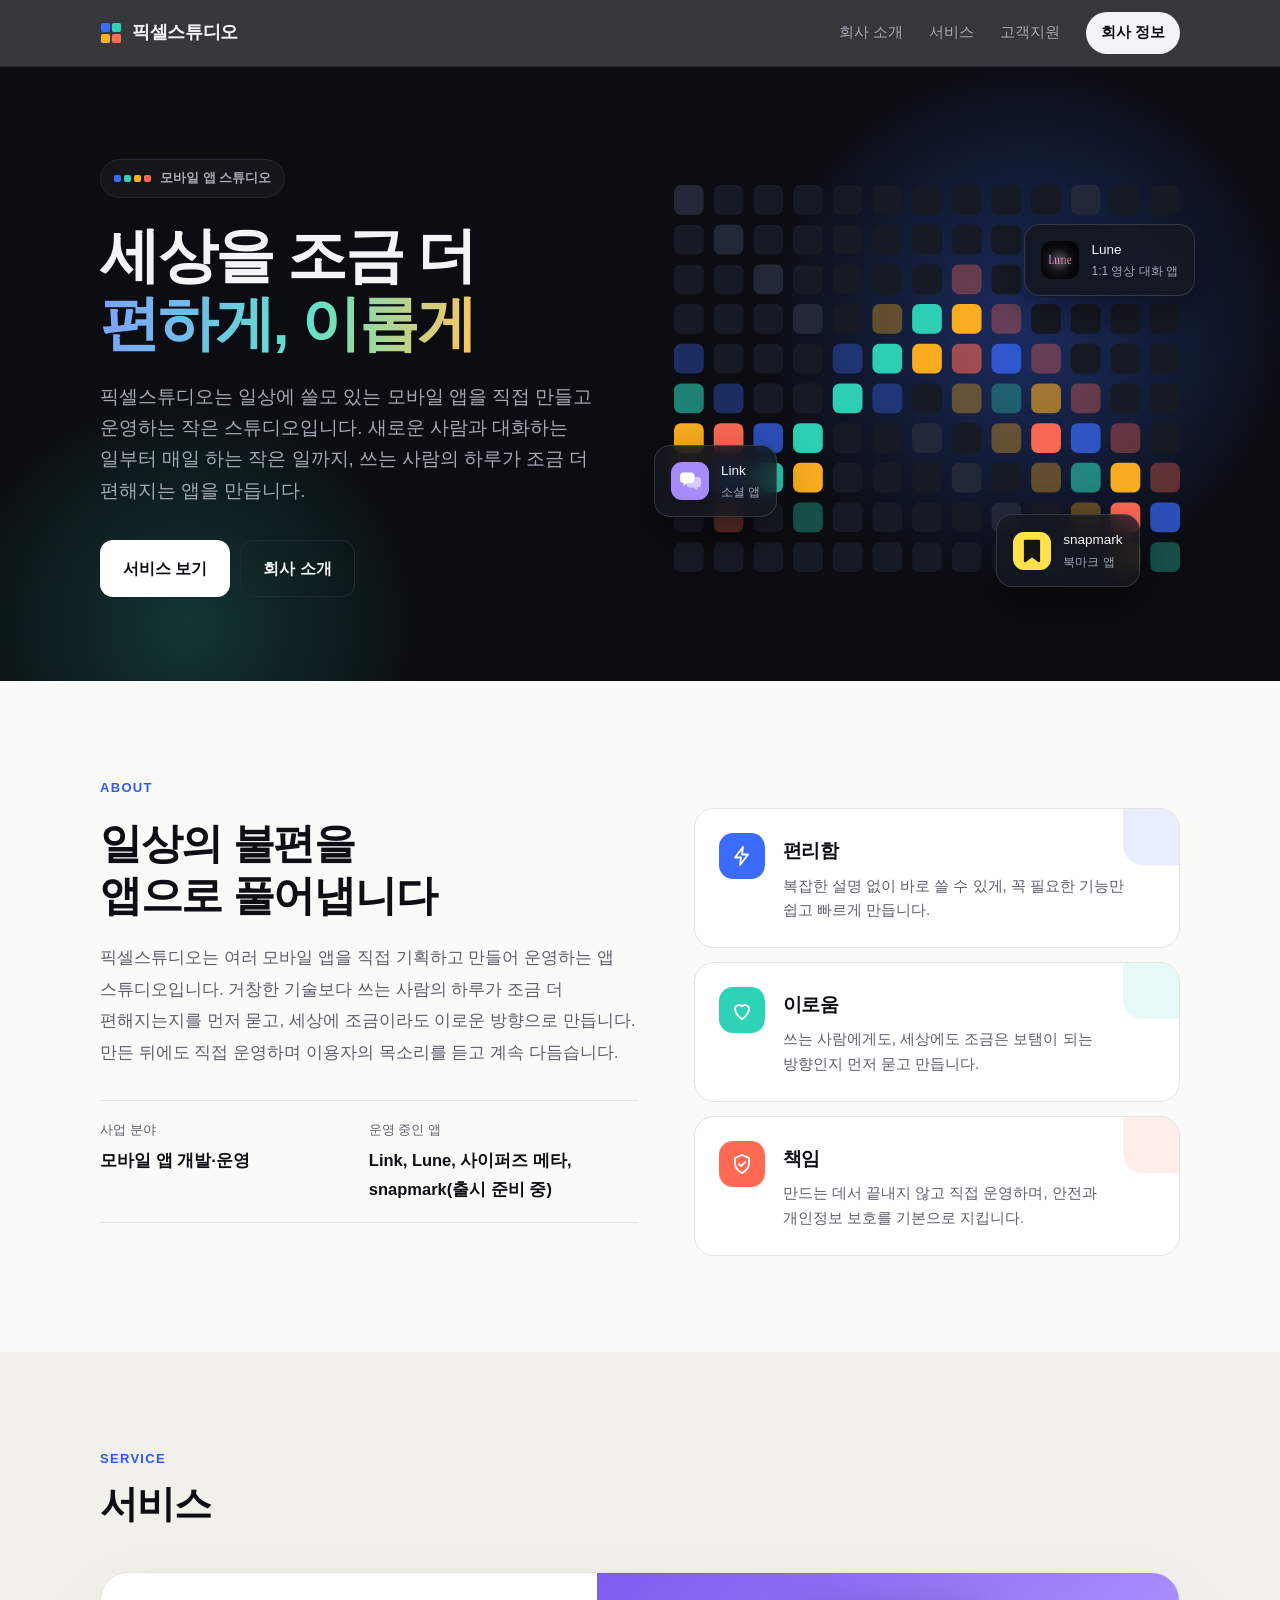
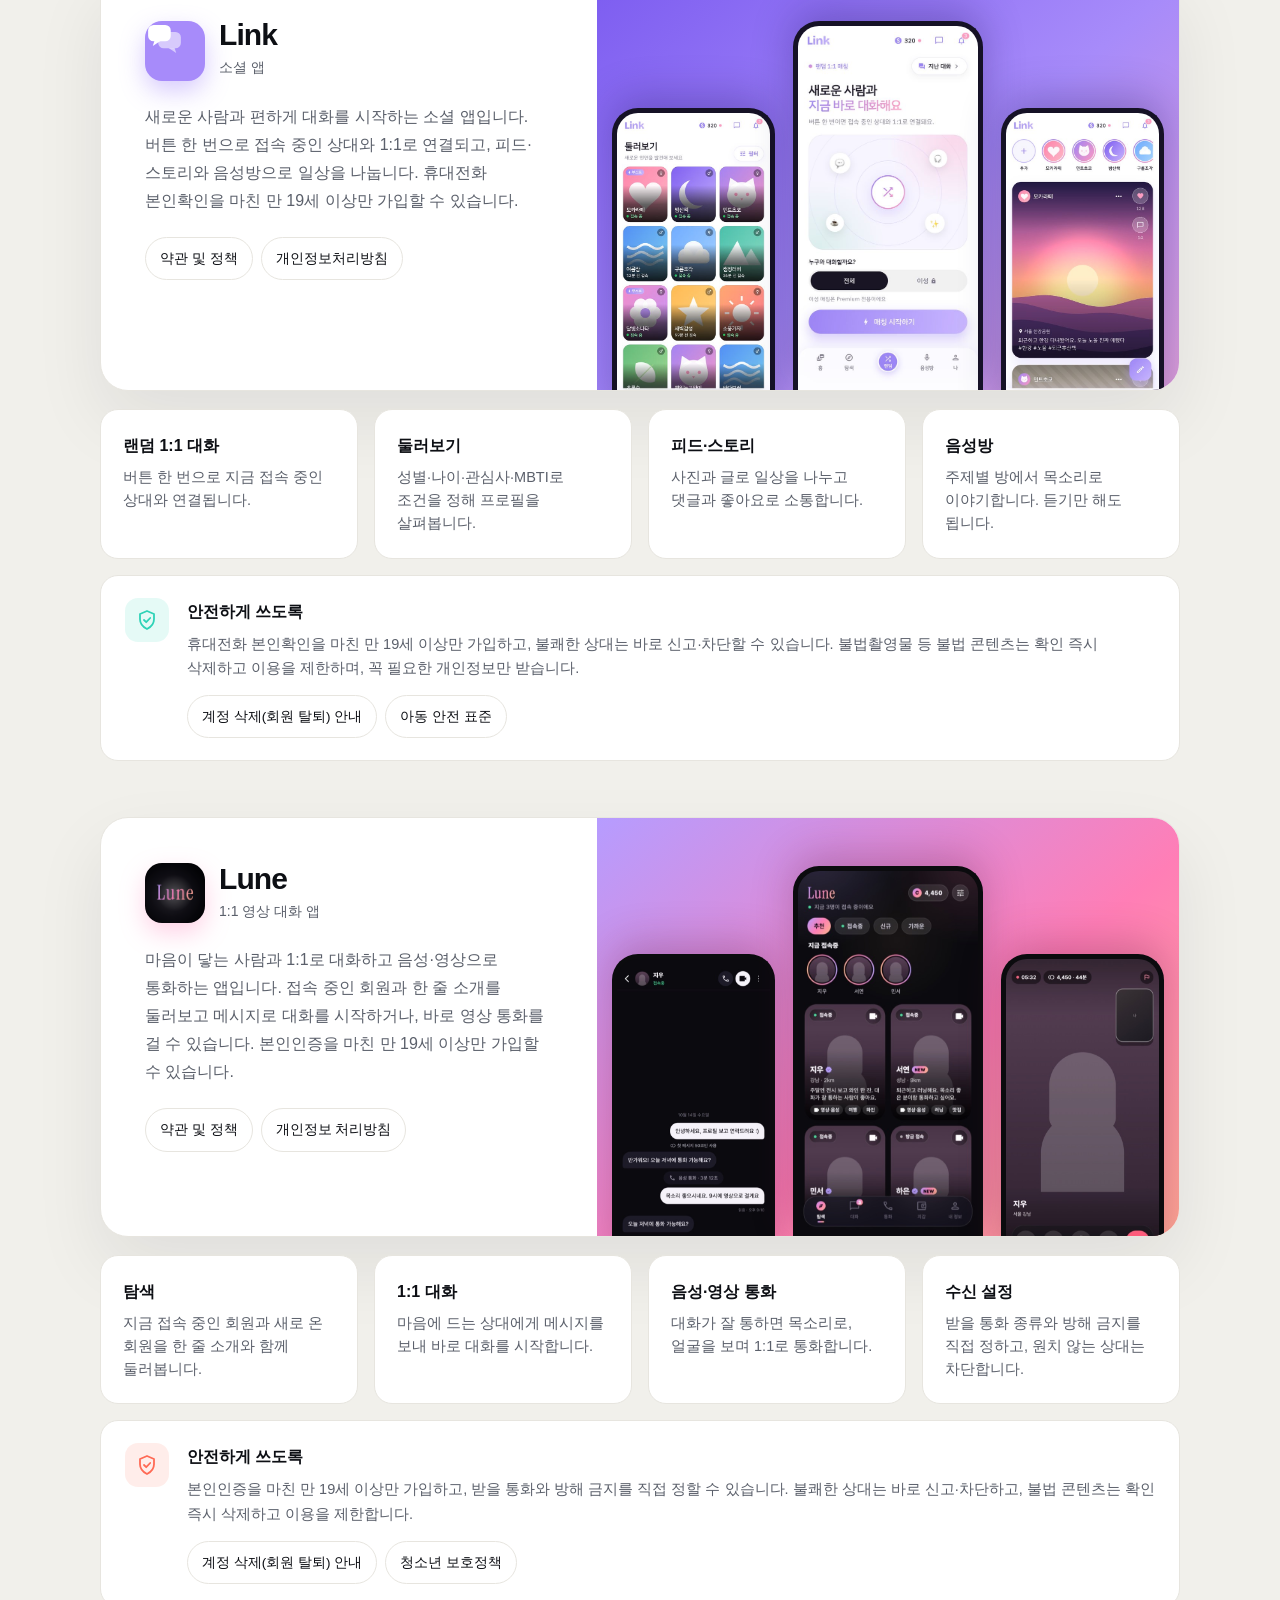
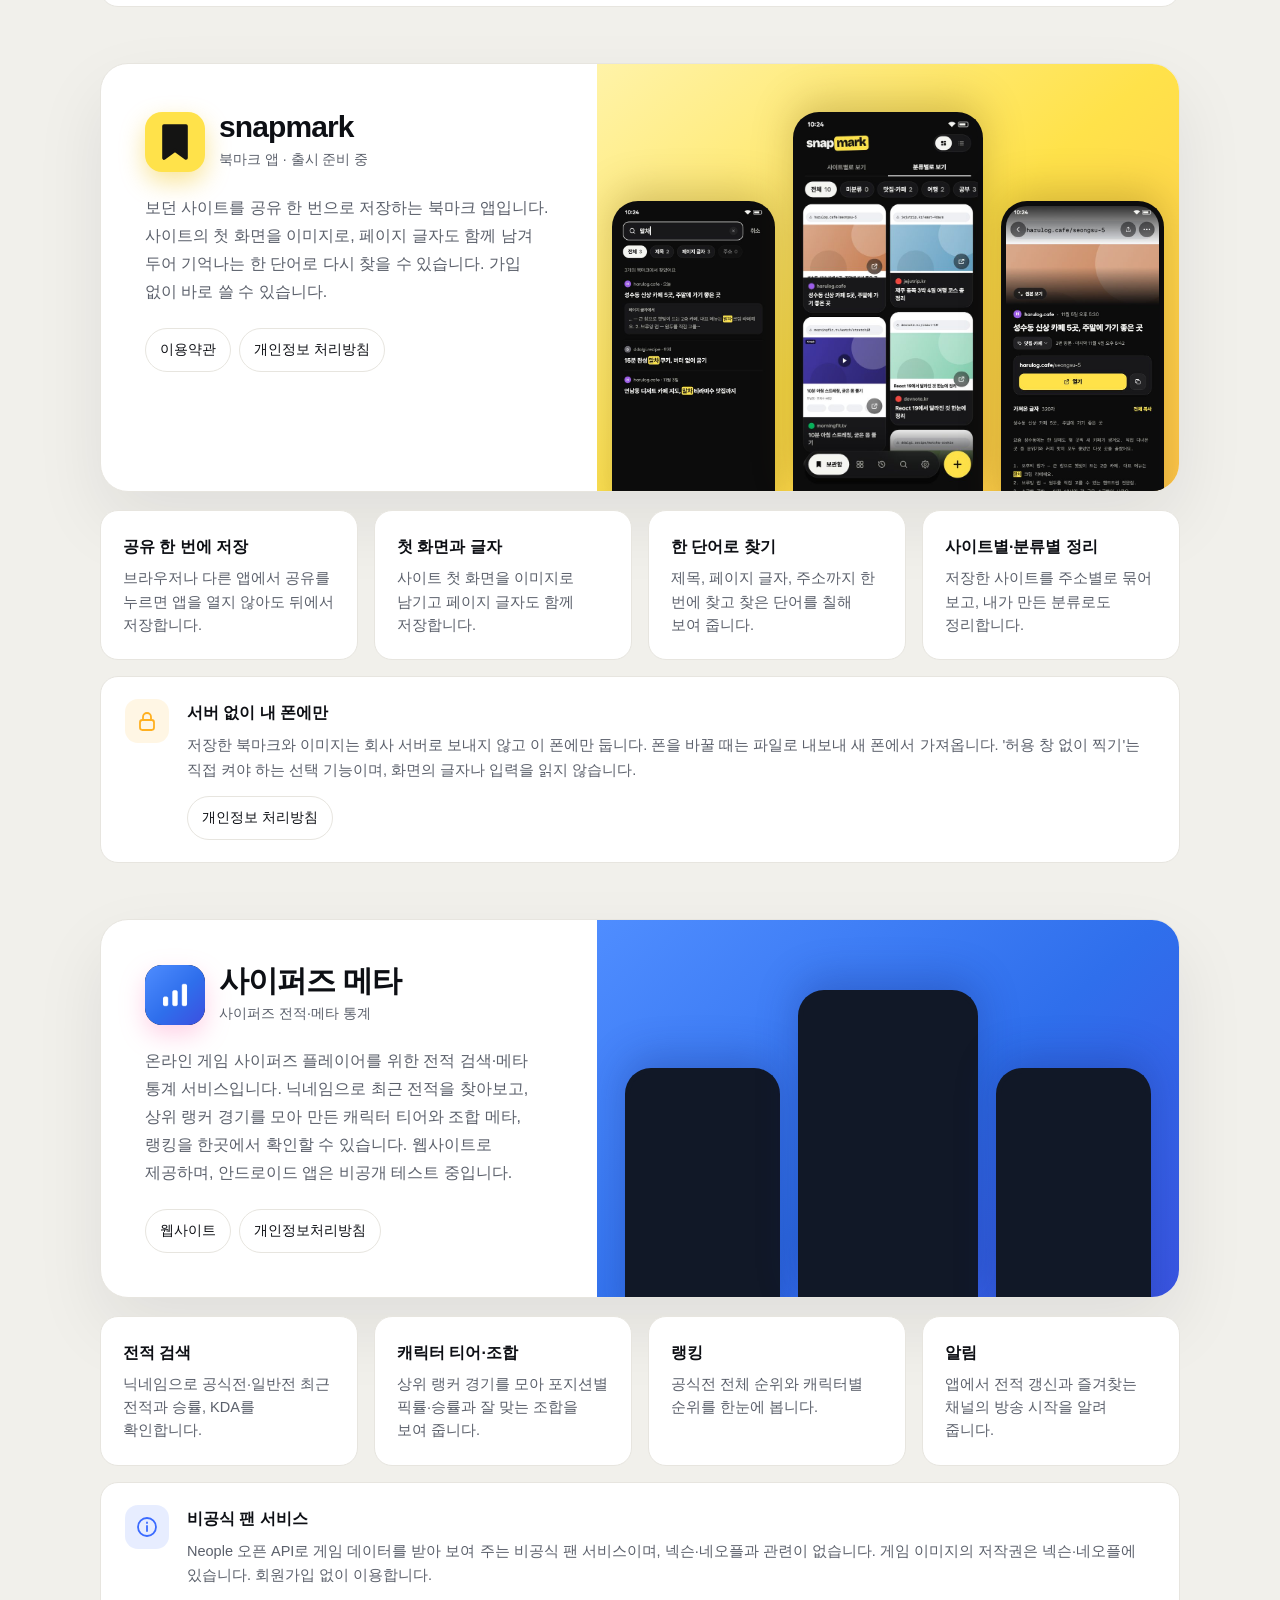
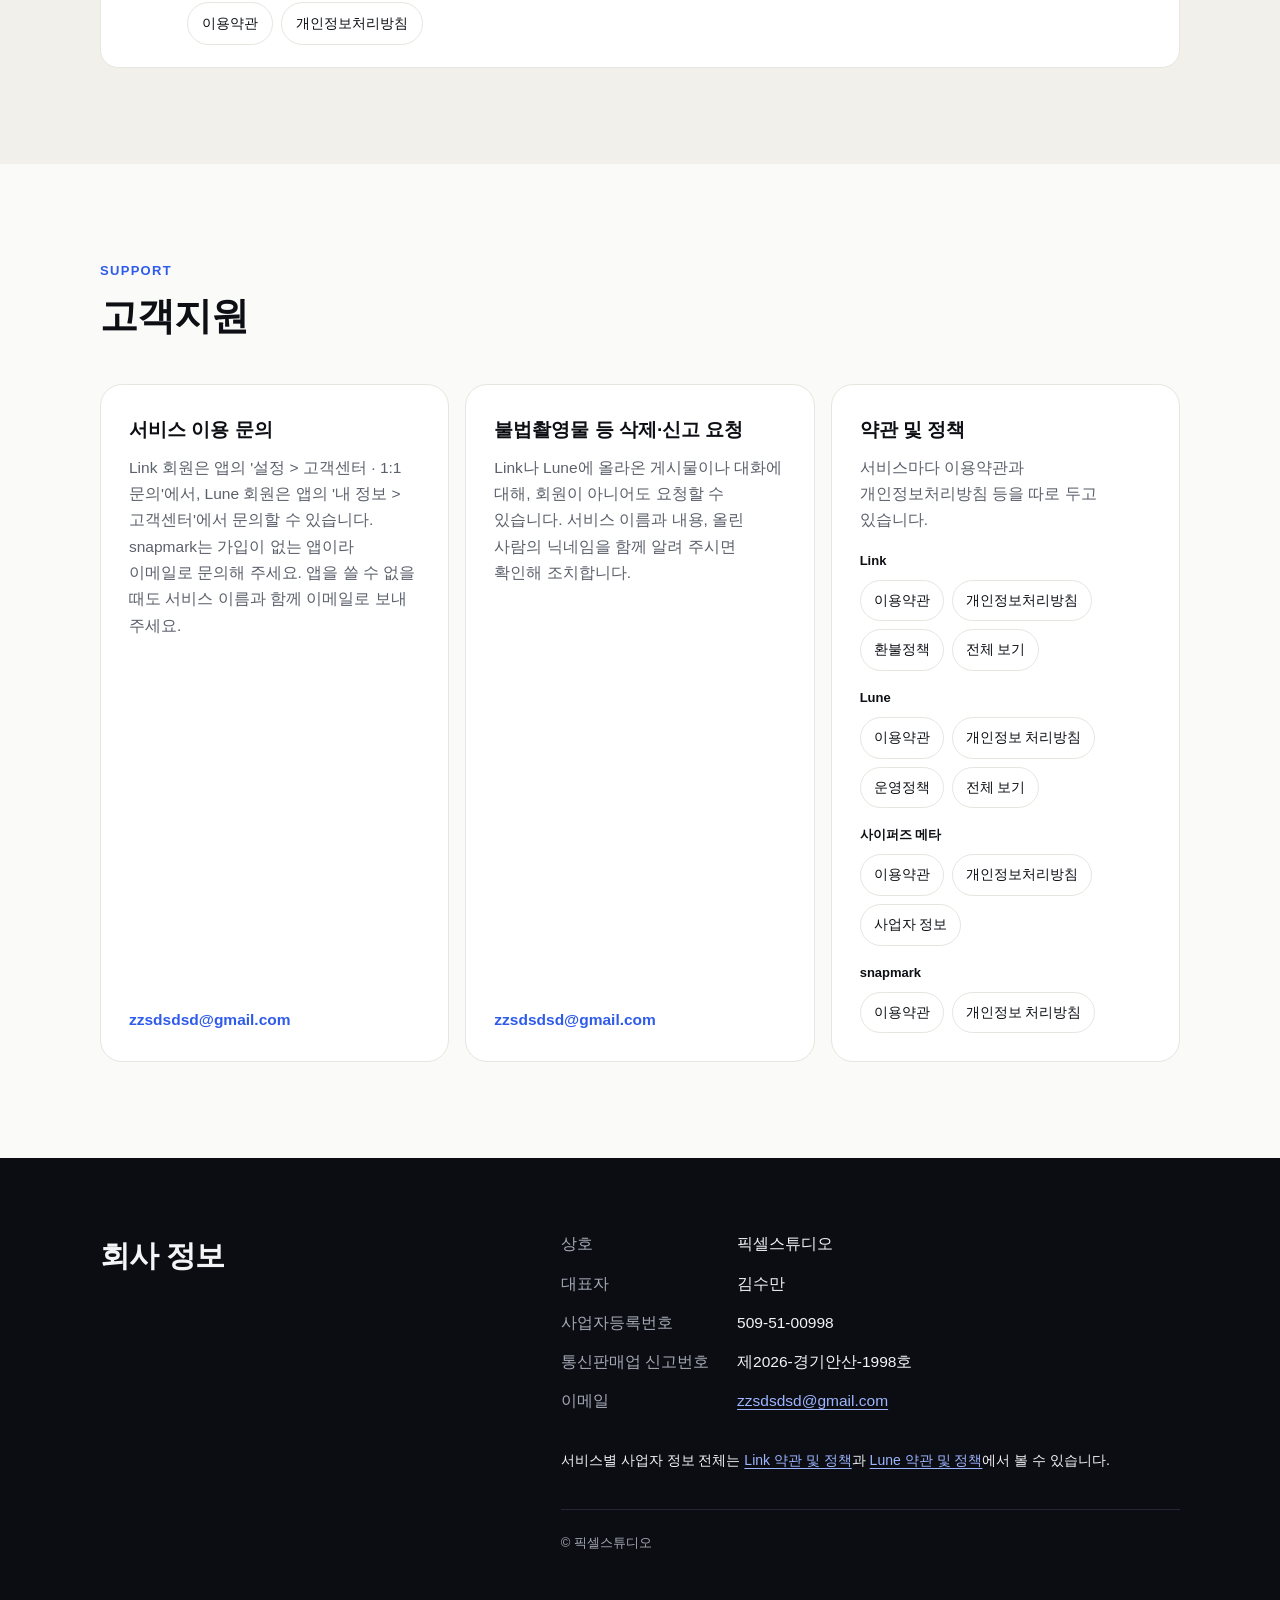
==== commit 963c05e7: "main 병합: snapmark 서비스 소개(PS-8)와 사이퍼즈 메타 추가(PS-9) 충돌 해결 (PS-10) - 서비스 순서: Link → Lune → snapmark → 사이" ====
--- a/index.html
+++ b/index.html
@@ -73,6 +73,19 @@
             <img class="mini-img" src="assets/lune-icon.png" width="38" height="38" alt="Lune" />
             <div>Lune<small>1:1 영상 대화 앱</small></div>
           </div>
+          <div class="float c">
+            <span class="mini snap"
+              ><svg class="smark" viewBox="18 18 72 72" role="img" aria-label="snapmark" xmlns="http://www.w3.org/2000/svg">
+                <path
+                  d="M40.8 34.8h26.4v38.4l-13.2-9.6-13.2 9.6z"
+                  fill="#141413"
+                  stroke="#141413"
+                  stroke-width="4.32"
+                  stroke-linejoin="round"
+                /></svg
+            ></span>
+            <div>snapmark<small>북마크 앱</small></div>
+          </div>
         </div>
       </div>
     </div>
@@ -96,7 +109,7 @@
                 </div>
                 <div>
                   <dt>운영 중인 앱</dt>
-                  <dd>Link, Lune, 사이퍼즈 메타</dd>
+                  <dd>Link, Lune, 사이퍼즈 메타, snapmark(출시 준비 중)</dd>
                 </div>
               </dl>
             </div>
@@ -344,6 +357,101 @@
             </div>
           </aside>
 
+          <!-- snapmark: 서버가 없는 앱이라 정책은 이 사이트의 snapmark/ 폴더에 있다.
+               Google Play 정식(프로덕션) 출시 전까지 이름 옆과 회사 소개에 '출시 준비 중'을 붙인다 -->
+          <div class="product snapmark">
+            <div class="product-info">
+              <div class="product-name">
+                <span class="product-icon snap"
+                  ><svg
+                    class="smark"
+                    viewBox="18 18 72 72"
+                    role="img"
+                    aria-label="snapmark"
+                    xmlns="http://www.w3.org/2000/svg"
+                  >
+                    <path
+                      d="M40.8 34.8h26.4v38.4l-13.2-9.6-13.2 9.6z"
+                      fill="#141413"
+                      stroke="#141413"
+                      stroke-width="4.32"
+                      stroke-linejoin="round"
+                    /></svg
+                ></span>
+                <div>
+                  <h3>snapmark</h3>
+                  <span>북마크 앱 · 출시 준비 중</span>
+                </div>
+              </div>
+              <p>
+                보던 사이트를 공유 한 번으로 저장하는 북마크 앱입니다. 사이트의 첫 화면을 이미지로, 페이지 글자도 함께
+                남겨 두어 기억나는 한 단어로 다시 찾을 수 있습니다. 가입 없이 바로 쓸 수 있습니다.
+              </p>
+              <div class="links">
+                <a href="snapmark/terms.html">이용약관</a><a href="snapmark/privacy.html">개인정보 처리방침</a>
+              </div>
+            </div>
+            <div class="product-shots">
+              <img
+                class="shot side"
+                src="assets/snapmark-shot-search.jpg"
+                width="480"
+                height="1001"
+                loading="lazy"
+                alt="snapmark 앱의 검색 화면"
+              />
+              <img
+                class="shot mid"
+                src="assets/snapmark-shot-library.jpg"
+                width="480"
+                height="1001"
+                loading="lazy"
+                alt="snapmark 앱의 보관함 화면"
+              />
+              <img
+                class="shot side"
+                src="assets/snapmark-shot-detail.jpg"
+                width="480"
+                height="1001"
+                loading="lazy"
+                alt="snapmark 앱의 북마크 상세 화면"
+              />
+            </div>
+          </div>
+          <div class="feats">
+            <div class="feat"><b>공유 한 번에 저장</b><span>브라우저나 다른 앱에서 공유를 누르면 앱을 열지 않아도 뒤에서 저장합니다.</span></div>
+            <div class="feat"><b>첫 화면과 글자</b><span>사이트 첫 화면을 이미지로 남기고 페이지 글자도 함께 저장합니다.</span></div>
+            <div class="feat"><b>한 단어로 찾기</b><span>제목, 페이지 글자, 주소까지 한 번에 찾고 찾은 단어를 칠해 보여 줍니다.</span></div>
+            <div class="feat"><b>사이트별·분류별 정리</b><span>저장한 사이트를 주소별로 묶어 보고, 내가 만든 분류로도 정리합니다.</span></div>
+          </div>
+          <!-- 사람이 만나는 앱이 아니라서, 안전 안내 대신 개인정보를 어디에 두는지 알린다 -->
+          <aside class="safe-note c-amber">
+            <svg
+              class="ico"
+              viewBox="0 0 24 24"
+              fill="none"
+              stroke="currentColor"
+              stroke-width="1.8"
+              stroke-linecap="round"
+              stroke-linejoin="round"
+              aria-hidden="true"
+              xmlns="http://www.w3.org/2000/svg"
+            >
+              <rect x="5" y="11" width="14" height="10" rx="2.4" />
+              <path d="M8 11V8a4 4 0 0 1 8 0v3" />
+            </svg>
+            <div>
+              <b>서버 없이 내 폰에만</b>
+              <p>
+                저장한 북마크와 이미지는 회사 서버로 보내지 않고 이 폰에만 둡니다. 폰을 바꿀 때는 파일로 내보내 새 폰에서
+                가져옵니다. '허용 창 없이 찍기'는 직접 켜야 하는 선택 기능이며, 화면의 글자나 입력을 읽지 않습니다.
+              </p>
+              <div class="links">
+                <a href="snapmark/privacy.html">개인정보 처리방침</a>
+              </div>
+            </div>
+          </aside>
+
           <div class="product cyphers">
             <div class="product-info">
               <div class="product-name">
@@ -435,7 +543,8 @@
               <h3>서비스 이용 문의</h3>
               <p>
                 Link 회원은 앱의 '설정 &gt; 고객센터 · 1:1 문의'에서, Lune 회원은 앱의 '내 정보 &gt; 고객센터'에서
-                문의할 수 있습니다. 앱을 쓸 수 없을 때는 서비스 이름과 함께 이메일로 보내 주세요.
+                문의할 수 있습니다. snapmark는 가입이 없는 앱이라 이메일로 문의해 주세요. 앱을 쓸 수 없을 때도 서비스
+                이름과 함께 이메일로 보내 주세요.
               </p>
               <p class="act">
                 <a href="mailto:zzsdsdsd@gmail.com?subject=%EC%84%9C%EB%B9%84%EC%8A%A4%20%EB%AC%B8%EC%9D%98">zzsdsdsd@gmail.com</a>
--- a/assets/styles.css
+++ b/assets/styles.css
@@ -321,6 +321,10 @@
   right: -3%;
   top: 10%;
 }
+.float.c {
+  right: 8%;
+  bottom: -4%;
+}
 /* Lune 앱 아이콘(이미지) */
 .mini-img {
   display: block;
@@ -341,6 +345,16 @@
 .mini .lmark {
   width: 25px;
   height: 23px;
+}
+/* snapmark 앱 아이콘: 노란 바탕(#FFE24A) 위 책갈피. 그림(.smark)은 아이콘 칸을 꽉 채운다 */
+.mini.snap,
+.product-icon.snap {
+  background: #ffe24a;
+}
+.smark {
+  display: block;
+  width: 100%;
+  height: 100%;
 }
 section.block {
   padding: 96px 0;
@@ -633,6 +647,21 @@
 .safe-note .links {
   margin-top: 14px;
 }
+/* snapmark 서비스 칸: 앱의 강조색 노랑과 어두운 화면(#0C0C0D) 테두리 */
+.product.snapmark {
+  margin-top: 56px;
+}
+.product-icon.snap {
+  box-shadow: 0 10px 24px rgba(240, 190, 0, 0.4);
+}
+.product.snapmark .product-shots {
+  background: linear-gradient(140deg, #fff3a8 0%, #ffe24a 52%, #ffbd4a 115%);
+}
+.product.snapmark .shot {
+  border-color: #0c0c0d;
+  background: #0c0c0d;
+  box-shadow: 0 -10px 40px rgba(90, 60, 0, 0.26);
+}
 .support {
   display: grid;
   grid-template-columns: repeat(3, minmax(0, 1fr));
@@ -760,6 +789,9 @@
   .float.b {
     right: 2%;
   }
+  .float.c {
+    right: 6%;
+  }
   .about,
   .product {
     grid-template-columns: 1fr;
